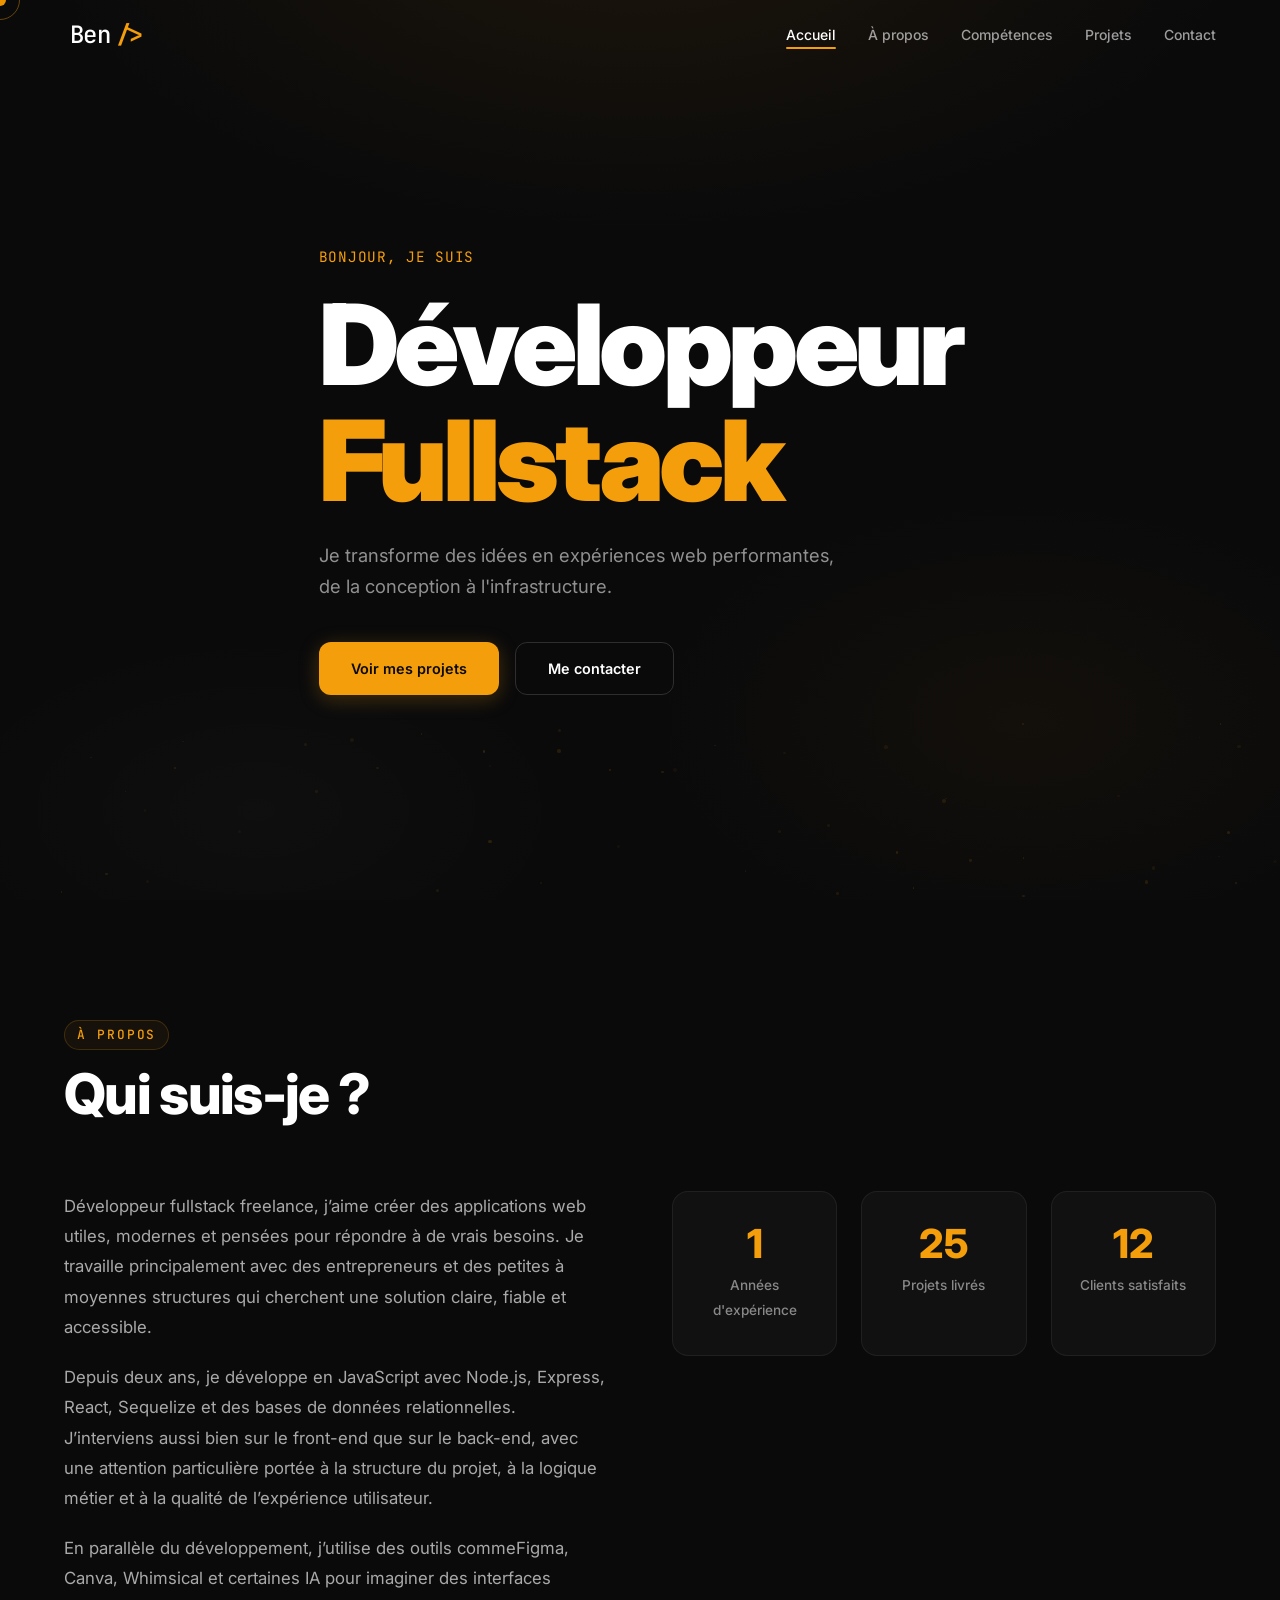
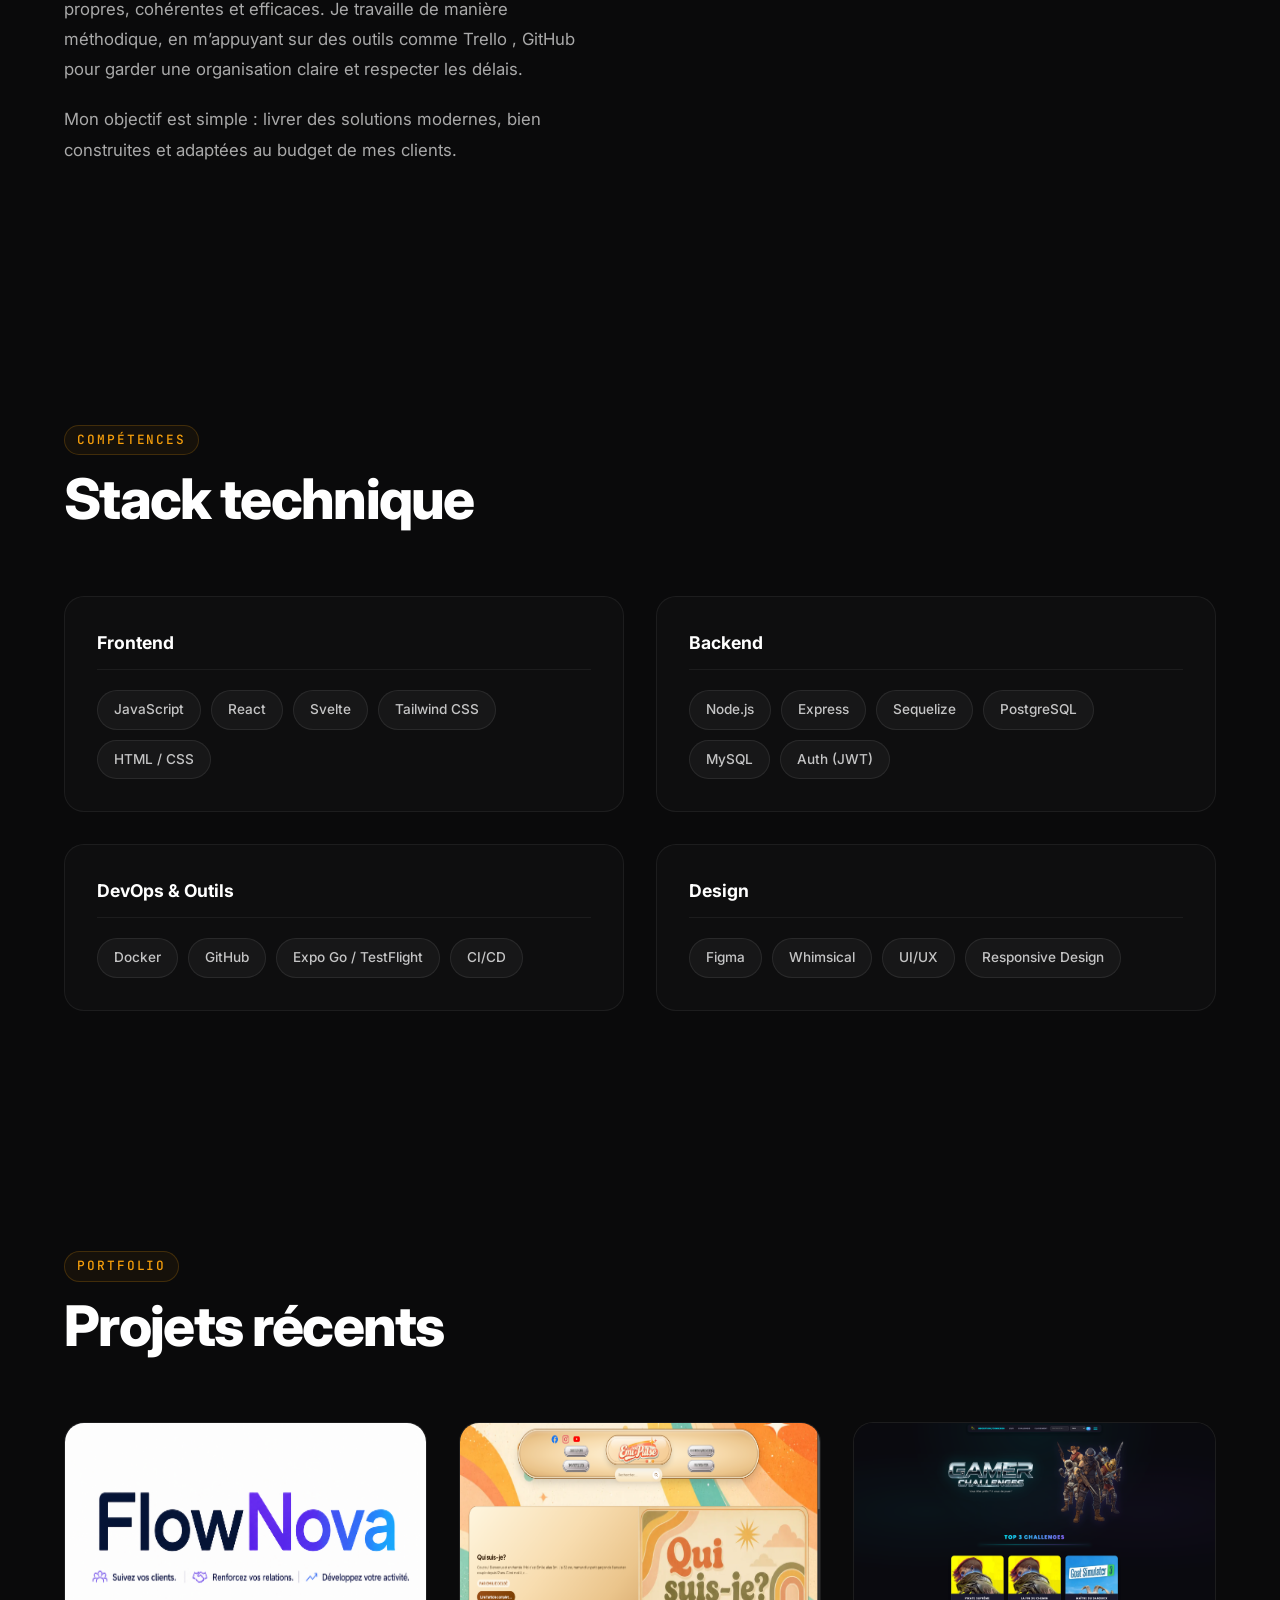
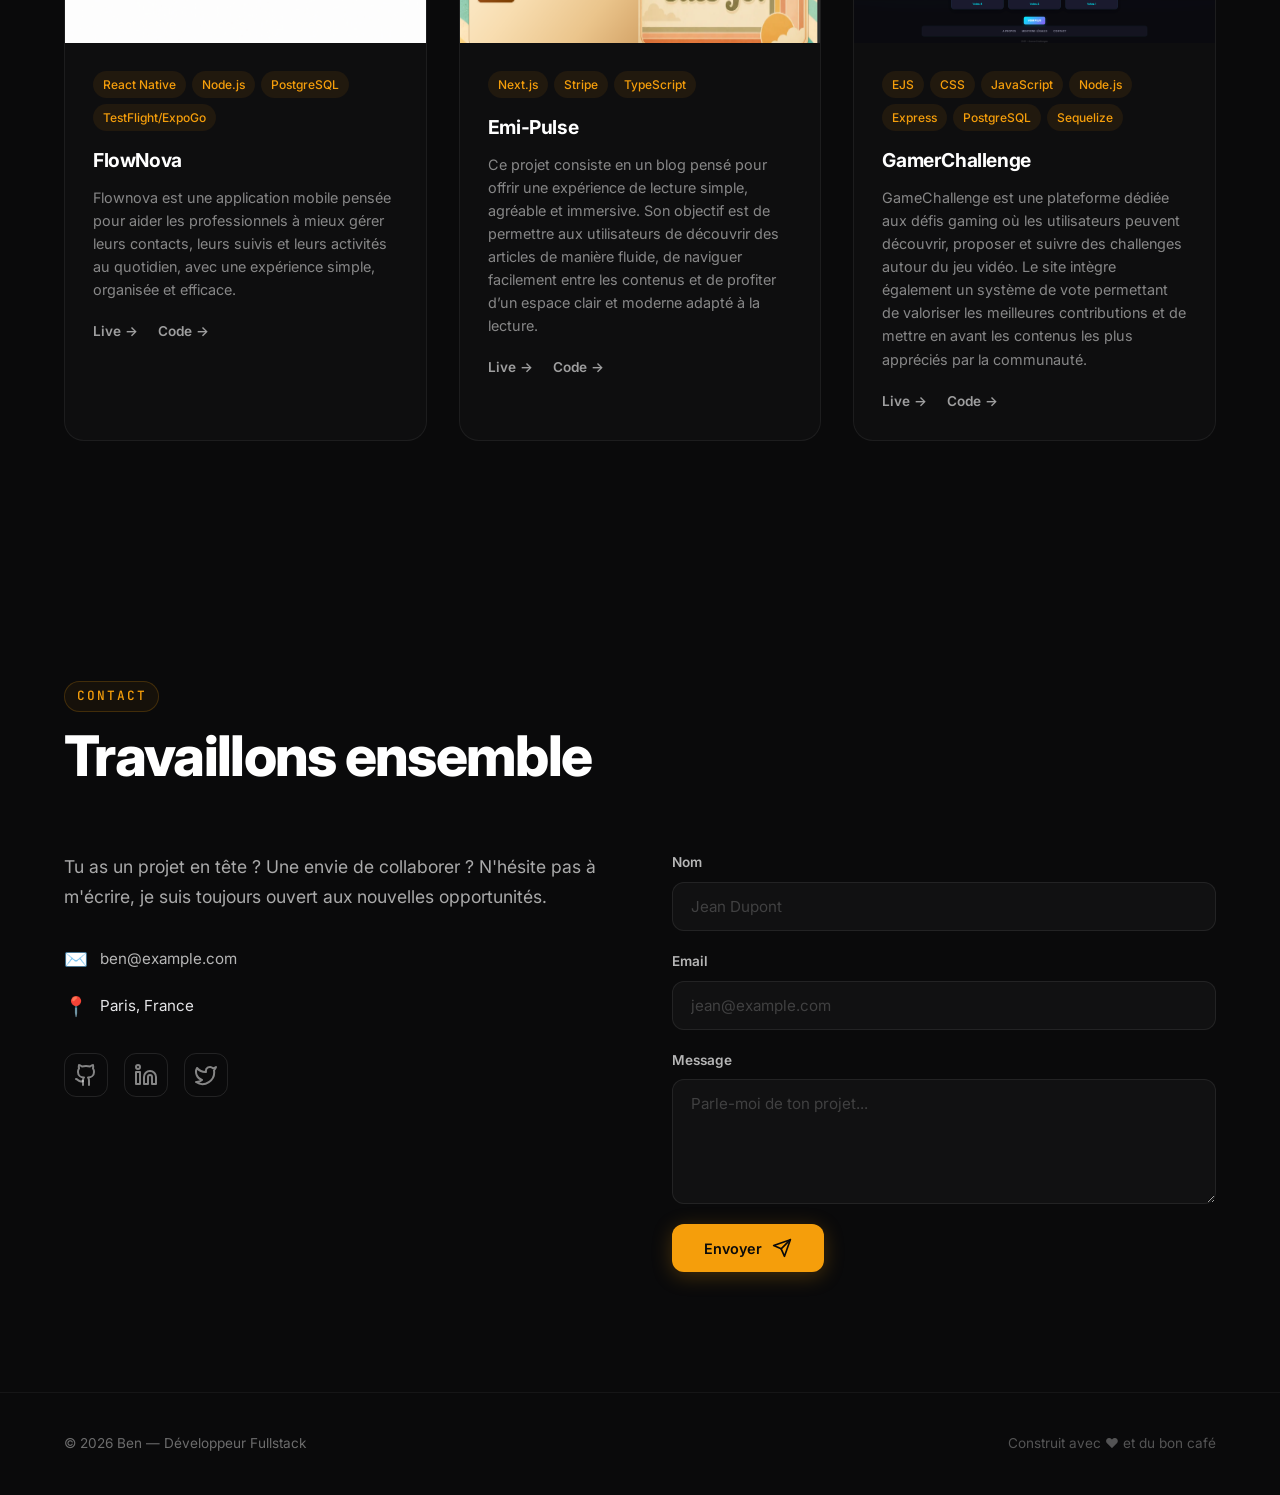
==== index.html @ 27ea61b9 "mise à jour portfolio" ====
<!doctype html>
<html lang="fr">
  <head>
    <meta charset="UTF-8" />
    <meta name="viewport" content="width=device-width, initial-scale=1.0" />
    <title>Portfolio | Développeur Fullstack</title>
    <link rel="icon" type="image/svg+xml" href="favicon.svg" />
    <link rel="stylesheet" href="style.css" />
    <link rel="preconnect" href="https://fonts.googleapis.com" />
    <link rel="preconnect" href="https://fonts.gstatic.com" crossorigin />
    <link
      href="https://fonts.googleapis.com/css2?family=Inter:wght@400;500;600;700;800;900&family=JetBrains+Mono:wght@400;500&display=swap"
      rel="stylesheet"
    />
  </head>
  <body>
    <!-- ===== CURSOR ===== -->
    <div class="cursor" id="cursor"></div>
    <div class="cursor-follower" id="cursorFollower"></div>

    <!-- ===== NAV ===== -->
    <nav class="nav" id="nav">
      <div class="nav__inner container">
        <a href="#" class="nav__logo">
          <span class="nav__logo-bracket"></span>
          <span class="nav__logo-text">Ben</span>
          <span class="nav__logo-bracket">/></span>
        </a>
        <ul class="nav__links" id="navLinks">
          <li><a href="#hero" class="nav__link active">Accueil</a></li>
          <li><a href="#about" class="nav__link">À propos</a></li>
          <li><a href="#skills" class="nav__link">Compétences</a></li>
          <li><a href="#projects" class="nav__link">Projets</a></li>
          <li><a href="#contact" class="nav__link">Contact</a></li>
        </ul>
        <button class="nav__toggle" id="navToggle" aria-label="Menu">
          <span></span><span></span><span></span>
        </button>
      </div>
    </nav>

    <!-- ===== HERO ===== -->
    <section class="hero" id="hero">
      <div class="hero__bg" id="heroBg"></div>
      <div class="hero__particles" id="particles"></div>
      <div class="hero__content container">
        <p class="hero__greeting reveal">Bonjour, je suis</p>
        <h1 class="hero__title reveal">
          <span class="hero__title-line">Développeur</span>
          <span class="hero__title-line hero__title-line--accent"
            >Fullstack</span
          >
        </h1>
        <p class="hero__subtitle reveal">
          Je transforme des idées en expériences web performantes,
          <br class="hide-mobile" />
          de la conception à l'infrastructure.
        </p>
        <div class="hero__actions reveal">
          <a href="#projects" class="btn btn--primary">Voir mes projets</a>
          <a href="#contact" class="btn btn--ghost">Me contacter</a>
        </div>
      </div>
    </section>

    <!-- ===== ABOUT ===== -->
    <section class="about section" id="about">
      <div class="container">
        <div class="section__header reveal">
          <span class="section__tag">À propos</span>
          <h2 class="section__title">Qui suis-je&nbsp;?</h2>
        </div>
        <div class="about__grid">
          <div class="about__text reveal">
            <p>
              Développeur fullstack freelance, j’aime créer des applications web
              utiles, modernes et pensées pour répondre à de vrais besoins. Je
              travaille principalement avec des entrepreneurs et des petites à
              moyennes structures qui cherchent une solution claire, fiable et
              accessible.
            </p>
            <p>
              Depuis deux ans, je développe en JavaScript avec Node.js, Express,
              React, Sequelize et des bases de données relationnelles.
              J’interviens aussi bien sur le front-end que sur le back-end, avec
              une attention particulière portée à la structure du projet, à la
              logique métier et à la qualité de l’expérience utilisateur.
            </p>
            <p>
              En parallèle du développement, j’utilise des outils commeFigma, Canva, Whimsical
              et certaines IA pour imaginer des interfaces propres, cohérentes
              et efficaces. Je travaille de manière méthodique, en m’appuyant
              sur des outils comme Trello , GitHub pour garder une organisation claire et
              respecter les délais.
            </p>
            <p>
              Mon objectif est simple : livrer des solutions modernes, bien
              construites et adaptées au budget de mes clients.
            </p>
          </div>
          <div class="about__stats reveal">
            <div class="stat-card">
              <span class="stat-card__number" data-count="2">0</span>
              <span class="stat-card__label">Années d'expérience</span>
            </div>
            <div class="stat-card">
              <span class="stat-card__number" data-count="30">0</span>
              <span class="stat-card__label">Projets livrés</span>
            </div>
            <div class="stat-card">
              <span class="stat-card__number" data-count="15">0</span>
              <span class="stat-card__label">Clients satisfaits</span>
            </div>
          </div>
        </div>
      </div>
    </section>

    <!-- ===== SKILLS ===== -->
    <section class="skills section" id="skills">
      <div class="container">
        <div class="section__header reveal">
          <span class="section__tag">Compétences</span>
          <h2 class="section__title">Stack technique</h2>
        </div>
        <div class="skills__grid">
          <div class="skill-group reveal">
            <h3 class="skill-group__title">Frontend</h3>
            <div class="skill-group__items">
              <span class="skill-tag">JavaScript</span>
              <span class="skill-tag">React</span>
              <span class="skill-tag">Svelte</span>
              <span class="skill-tag">Tailwind CSS</span>
              <span class="skill-tag">HTML / CSS</span>
            </div>
          </div>
          <div class="skill-group reveal">
            <h3 class="skill-group__title">Backend</h3>
            <div class="skill-group__items">
              <span class="skill-tag">Node.js</span>
              <span class="skill-tag">Express</span>
              <span class="skill-tag">Sequelize</span>
              <span class="skill-tag">PostgreSQL</span>
              <span class="skill-tag">MySQL</span>
              <span class="skill-tag">Auth (JWT)</span>
            </div>
          </div>
          <div class="skill-group reveal">
            <h3 class="skill-group__title">DevOps & Outils</h3>
            <div class="skill-group__items">
              <span class="skill-tag">Docker</span>
              <span class="skill-tag">GitHub</span>
              <span class="skill-tag">Expo Go / TestFlight</span>
              <span class="skill-tag">CI/CD</span>
            </div>
          </div>
          <div class="skill-group reveal">
            <h3 class="skill-group__title">Design</h3>
            <div class="skill-group__items">
              <span class="skill-tag">Figma</span>
              <span class="skill-tag">Whimsical</span>
              <span class="skill-tag">UI/UX</span>
              <span class="skill-tag">Responsive Design</span>
            </div>
          </div>
        </div>
      </div>
    </section>

    <!-- ===== PROJECTS ===== -->
    <section class="projects section" id="projects">
      <div class="container">
        <div class="section__header reveal">
          <span class="section__tag">Portfolio</span>
          <h2 class="section__title">Projets récents</h2>
        </div>
        <div class="projects__grid">
          <article class="project-card reveal">
            <div class="project-card__img">
              <div class="project-card__placeholder" style="--hue: 200">
                <img
                  src="/images/SCREENSHOT_FLOWNOVA.png"
                  alt="Application mobile FlowNova"
                />
              </div>
            </div>
            <div class="project-card__body">
              <div class="project-card__tags">
                <span>React Native</span><span>Node.js</span
                ><span>PostgreSQL</span><span>TestFlight/ExpoGo</span>
              </div>
              <h3 class="project-card__title">FlowNova</h3>
              <p class="project-card__desc">
                Flownova est une application mobile pensée pour aider les professionnels
                à mieux gérer leurs contacts, leurs suivis et leurs activités au
                quotidien, avec une expérience simple, organisée et efficace.
              </p>
              <div class="project-card__links">
                <a href="#" class="project-link">Live <span>→</span></a>
                <a href="#" class="project-link">Code <span>→</span></a>
              </div>
            </div>
          </article>
          <article class="project-card reveal">
            <div class="project-card__img">
              <div class="project-card__placeholder" style="--hue: 280">
                <img src="/images/SCREENSHOT_BLOG.png" alt="Blog" />
              </div>
            </div>
            <div class="project-card__body">
              <div class="project-card__tags">
                <span>Next.js</span><span>Stripe</span><span>TypeScript</span>
              </div>
              <h3 class="project-card__title">Emi-Pulse</h3>
              <p class="project-card__desc">
                Ce projet consiste en un blog pensé pour offrir une expérience
                de lecture simple, agréable et immersive. Son objectif est de
                permettre aux utilisateurs de découvrir des articles de manière
                fluide, de naviguer facilement entre les contenus et de profiter
                d’un espace clair et moderne adapté à la lecture.
              </p>
              <div class="project-card__links">
                <a
                  href="https://www.emi-pulse.fr"
                  class="project-link"
                  target="_blank"
                  rel="noopener noreferrer"
                >
                  Live <span>→</span>
                </a>
                <a
                  href="https://github.com/Gesland-Benjamin/BLOG"
                  class="project-link"
                  target="_blank"
                  rel="noopener noreferrer"
                >
                  Code <span>→</span>
                </a>
              </div>
            </div>
          </article>
          <article class="project-card reveal">
            <div class="project-card__img">
              <div class="project-card__placeholder" style="--hue: 340">
                <img
                  src="/images/SCREENSHOT_GAMERCHALLENGE.png"
                  alt="GamerChallenge"
                />
              </div>
            </div>
            <div class="project-card__body">
              <div class="project-card__tags">
                <span>EJS</span>
                <span>CSS</span>
                <span>JavaScript</span>
                <span>Node.js</span>
                <span>Express</span>
                <span>PostgreSQL</span>
                <span>Sequelize</span>
              </div>
              <h3 class="project-card__title">GamerChallenge</h3>
              <p class="project-card__desc">
                GameChallenge est une plateforme dédiée aux défis gaming où les
                utilisateurs peuvent découvrir, proposer et suivre des
                challenges autour du jeu vidéo. Le site intègre également un
                système de vote permettant de valoriser les meilleures
                contributions et de mettre en avant les contenus les plus
                appréciés par la communauté.
              </p>
              <div class="project-card__links">
                <a href="#" class="project-link">Live <span>→</span></a>
                <a href="#" class="project-link">Code <span>→</span></a>
              </div>
            </div>
          </article>
        </div>
      </div>
    </section>

    <!-- ===== CONTACT ===== -->
    <section class="contact section" id="contact">
      <div class="container">
        <div class="section__header reveal">
          <span class="section__tag">Contact</span>
          <h2 class="section__title">Travaillons ensemble</h2>
        </div>
        <div class="contact__grid">
          <div class="contact__info reveal">
            <p>
              Tu as un projet en tête&nbsp;? Une envie de collaborer&nbsp;?
              N'hésite pas à m'écrire, je suis toujours ouvert aux nouvelles
              opportunités.
            </p>
            <div class="contact__details">
              <div class="contact__item">
                <span class="contact__icon">✉️</span>
                <a href="mailto:ben@example.com">ben@example.com</a>
              </div>
              <div class="contact__item">
                <span class="contact__icon">📍</span>
                <span>Paris, France</span>
              </div>
            </div>
            <div class="contact__socials">
              <a href="#" class="social-link" aria-label="GitHub">
                <svg
                  width="24"
                  height="24"
                  viewBox="0 0 24 24"
                  fill="none"
                  stroke="currentColor"
                  stroke-width="2"
                  stroke-linecap="round"
                  stroke-linejoin="round"
                >
                  <path
                    d="M15 22v-4a4.8 4.8 0 0 0-1-3.5c3 0 6-2 6-5.5.08-1.25-.27-2.48-1-3.5.28-1.15.28-2.35 0-3.5 0 0-1 0-3 1.5-2.64-.5-5.36-.5-8 0C6 2 5 2 5 2c-.3 1.15-.3 2.35 0 3.5A5.403 5.403 0 0 0 4 9c0 3.5 3 5.5 6 5.5-.39.49-.68 1.05-.85 1.65-.17.6-.22 1.23-.15 1.85v4"
                  />
                  <path d="M9 18c-4.51 2-5-2-7-2" />
                </svg>
              </a>
              <a href="#" class="social-link" aria-label="LinkedIn">
                <svg
                  width="24"
                  height="24"
                  viewBox="0 0 24 24"
                  fill="none"
                  stroke="currentColor"
                  stroke-width="2"
                  stroke-linecap="round"
                  stroke-linejoin="round"
                >
                  <path
                    d="M16 8a6 6 0 0 1 6 6v7h-4v-7a2 2 0 0 0-2-2 2 2 0 0 0-2 2v7h-4v-7a6 6 0 0 1 6-6z"
                  />
                  <rect width="4" height="12" x="2" y="9" />
                  <circle cx="4" cy="4" r="2" />
                </svg>
              </a>
              <a href="#" class="social-link" aria-label="Twitter">
                <svg
                  width="24"
                  height="24"
                  viewBox="0 0 24 24"
                  fill="none"
                  stroke="currentColor"
                  stroke-width="2"
                  stroke-linecap="round"
                  stroke-linejoin="round"
                >
                  <path
                    d="M22 4s-.7 2.1-2 3.4c1.6 10-9.4 17.3-18 11.6 2.2.1 4.4-.6 6-2C3 15.5.5 9.6 3 5c2.2 2.6 5.6 4.1 9 4-.9-4.2 4-6.6 7-3.8 1.1 0 3-1.2 3-1.2z"
                  />
                </svg>
              </a>
            </div>
          </div>
          <form class="contact__form reveal" id="contactForm">
            <div class="form-group">
              <label for="name" class="form-label">Nom</label>
              <input
                type="text"
                id="name"
                class="form-input"
                placeholder="Jean Dupont"
                required
              />
            </div>
            <div class="form-group">
              <label for="email" class="form-label">Email</label>
              <input
                type="email"
                id="email"
                class="form-input"
                placeholder="jean@example.com"
                required
              />
            </div>
            <div class="form-group">
              <label for="message" class="form-label">Message</label>
              <textarea
                id="message"
                class="form-input form-textarea"
                rows="5"
                placeholder="Parle-moi de ton projet..."
                required
              ></textarea>
            </div>
            <button type="submit" class="btn btn--primary form__btn">
              Envoyer
              <svg
                width="20"
                height="20"
                viewBox="0 0 24 24"
                fill="none"
                stroke="currentColor"
                stroke-width="2"
                stroke-linecap="round"
                stroke-linejoin="round"
              >
                <line x1="22" y1="2" x2="11" y2="13" />
                <polygon points="22 2 15 22 11 13 2 9 22 2" />
              </svg>
            </button>
          </form>
        </div>
      </div>
    </section>

    <!-- ===== FOOTER ===== -->
    <footer class="footer">
      <div class="container">
        <div class="footer__inner">
          <p class="footer__copy">&copy; 2026 Ben — Développeur Fullstack</p>
          <p class="footer__tagline">Construit avec ❤️ et du bon café</p>
        </div>
      </div>
    </footer>

    <script src="script.js"></script>
  </body>
</html>
---- style.css ----
/* ========== RESET & BASE ========== */
*,
*::before,
*::after {
  margin: 0;
  padding: 0;
  box-sizing: border-box;
}

html {
  scroll-behavior: smooth;
  font-size: 16px;
  -webkit-font-smoothing: antialiased;
  -moz-osx-font-smoothing: grayscale;
}

body {
  font-family: 'Inter', -apple-system, BlinkMacSystemFont, sans-serif;
  background: #0a0a0b;
  color: #e4e4e7;
  line-height: 1.6;
  cursor: none;
  overflow-x: hidden;
}

::selection {
  background: rgba(245, 158, 11, 0.3);
  color: #fff;
}

a {
  color: inherit;
  text-decoration: none;
}

img {
  max-width: 100%;
  display: block;
}

/* ========== CURSOR ========== */
.cursor {
  position: fixed;
  top: 0;
  left: 0;
  width: 12px;
  height: 12px;
  background: #f59e0b;
  border-radius: 50%;
  pointer-events: none;
  z-index: 9999;
  transform: translate(-50%, -50%);
  transition: width 0.2s, height 0.2s, background 0.2s;
  mix-blend-mode: difference;
}

.cursor-follower {
  position: fixed;
  top: 0;
  left: 0;
  width: 40px;
  height: 40px;
  border: 1.5px solid rgba(245, 158, 11, 0.4);
  border-radius: 50%;
  pointer-events: none;
  z-index: 9998;
  transform: translate(-50%, -50%);
  transition: width 0.3s ease, height 0.3s ease, border-color 0.3s;
}

.cursor--active .cursor {
  width: 8px;
  height: 8px;
  background: #fff;
}

.cursor--active .cursor-follower {
  width: 56px;
  height: 56px;
  border-color: rgba(255, 255, 255, 0.6);
}

/* ========== CONTAINER ========== */
.container {
  max-width: 1200px;
  margin: 0 auto;
  padding: 0 24px;
}

/* ========== NAV ========== */
.nav {
  position: fixed;
  top: 0;
  left: 0;
  right: 0;
  z-index: 1000;
  padding: 16px 0;
  transition: background 0.4s ease, padding 0.4s ease, backdrop-filter 0.4s;
}

.nav--scrolled {
  background: rgba(10, 10, 11, 0.85);
  backdrop-filter: blur(20px) saturate(1.5);
  padding: 10px 0;
  border-bottom: 1px solid rgba(255, 255, 255, 0.05);
}

.nav__inner {
  display: flex;
  align-items: center;
  justify-content: space-between;
}

.nav__logo {
  display: flex;
  align-items: center;
  gap: 2px;
  font-family: 'JetBrains Mono', monospace;
  font-size: 1.5rem;
  font-weight: 500;
}

.nav__logo-bracket {
  color: #f59e0b;
  font-weight: 700;
  transition: transform 0.3s ease;
  display: inline-block;
}

.nav__logo:hover .nav__logo-bracket:first-child {
  transform: translateX(-2px);
}

.nav__logo:hover .nav__logo-bracket:last-child {
  transform: translateX(2px);
}

.nav__logo-text {
  color: #fff;
  letter-spacing: -0.03em;
  margin: 0 4px;
}

.nav__links {
  display: flex;
  list-style: none;
  gap: 32px;
}

.nav__link {
  font-size: 0.875rem;
  font-weight: 500;
  color: rgba(255, 255, 255, 0.6);
  position: relative;
  padding: 4px 0;
  transition: color 0.3s ease;
}

.nav__link::after {
  content: '';
  position: absolute;
  bottom: -2px;
  left: 0;
  width: 0;
  height: 2px;
  background: #f59e0b;
  transition: width 0.3s ease;
  border-radius: 2px;
}

.nav__link:hover,
.nav__link.active {
  color: #fff;
}

.nav__link:hover::after,
.nav__link.active::after {
  width: 100%;
}

.nav__toggle {
  display: none;
  flex-direction: column;
  gap: 5px;
  background: none;
  border: none;
  cursor: pointer;
  padding: 4px;
}

.nav__toggle span {
  display: block;
  width: 24px;
  height: 2px;
  background: #fff;
  border-radius: 2px;
  transition: transform 0.3s ease, opacity 0.3s ease;
}

.nav__toggle--active span:nth-child(1) {
  transform: translateY(7px) rotate(45deg);
}

.nav__toggle--active span:nth-child(2) {
  opacity: 0;
}

.nav__toggle--active span:nth-child(3) {
  transform: translateY(-7px) rotate(-45deg);
}

/* ========== HERO ========== */
.hero {
  position: relative;
  min-height: 100vh;
  display: flex;
  align-items: center;
  overflow: hidden;
}

.hero__bg {
  position: absolute;
  inset: 0;
  background:
    radial-gradient(ellipse 80% 60% at 50% -10%, rgba(245, 158, 11, 0.08) 0%, transparent 60%),
    radial-gradient(ellipse 60% 50% at 80% 80%, rgba(245, 158, 11, 0.04) 0%, transparent 50%),
    radial-gradient(ellipse 50% 40% at 20% 90%, rgba(255, 255, 255, 0.02) 0%, transparent 50%);
}

.hero__particles {
  position: absolute;
  inset: 0;
  pointer-events: none;
  overflow: hidden;
}

.particle {
  position: absolute;
  width: 3px;
  height: 3px;
  background: rgba(245, 158, 11, 0.4);
  border-radius: 50%;
  animation: particleFloat linear infinite;
}

@keyframes particleFloat {
  0% {
    transform: translateY(0) translateX(0);
    opacity: 0;
  }
  10% {
    opacity: 1;
  }
  90% {
    opacity: 1;
  }
  100% {
    transform: translateY(-100vh) translateX(40px);
    opacity: 0;
  }
}

.hero__content {
  position: relative;
  z-index: 2;
  padding: 120px 0 80px;
}

.hero__greeting {
  font-family: 'JetBrains Mono', monospace;
  font-size: 0.9rem;
  color: #f59e0b;
  margin-bottom: 20px;
  letter-spacing: 0.05em;
  text-transform: uppercase;
  opacity: 0;
  animation: fadeInUp 0.6s ease forwards;
}

.hero__title {
  display: flex;
  flex-direction: column;
  gap: 4px;
  margin-bottom: 24px;
}

.hero__title-line {
  font-size: clamp(3rem, 10vw, 7rem);
  font-weight: 900;
  line-height: 1;
  letter-spacing: -0.04em;
  color: #fff;
  opacity: 0;
  animation: fadeInUp 0.6s ease 0.15s forwards;
}

.hero__title-line--accent {
  color: #f59e0b;
  animation: fadeInUp 0.6s ease 0.3s forwards;
}

.hero__subtitle {
  font-size: 1.15rem;
  color: rgba(255, 255, 255, 0.55);
  max-width: 560px;
  margin-bottom: 40px;
  line-height: 1.7;
  opacity: 0;
  animation: fadeInUp 0.6s ease 0.45s forwards;
}

.hero__actions {
  display: flex;
  gap: 16px;
  flex-wrap: wrap;
  opacity: 0;
  animation: fadeInUp 0.6s ease 0.6s forwards;
}

.hero__scroll {
  position: absolute;
  bottom: 40px;
  left: 50%;
  transform: translateX(-50%);
  display: flex;
  flex-direction: column;
  align-items: center;
  gap: 8px;
  color: rgba(255, 255, 255, 0.35);
  font-size: 0.75rem;
  font-weight: 500;
  letter-spacing: 0.1em;
  text-transform: uppercase;
  animation: fadeInUp 0.6s ease 0.8s forwards;
  opacity: 0;
}

.hero__scroll-line {
  width: 1px;
  height: 40px;
  background: linear-gradient(to bottom, rgba(255, 255, 255, 0.3), transparent);
  animation: scrollPulse 2s ease-in-out infinite;
}

@keyframes scrollPulse {
  0%, 100% { opacity: 0.3; transform: scaleY(1); }
  50% { opacity: 1; transform: scaleY(1.5); }
}

/* ========== BUTTONS ========== */
.btn {
  display: inline-flex;
  align-items: center;
  gap: 10px;
  padding: 14px 32px;
  font-family: 'Inter', sans-serif;
  font-size: 0.9rem;
  font-weight: 600;
  border-radius: 12px;
  border: none;
  cursor: none;
  transition: all 0.3s ease;
  position: relative;
  overflow: hidden;
}

.btn--primary {
  background: #f59e0b;
  color: #0a0a0b;
  box-shadow: 0 4px 20px rgba(245, 158, 11, 0.25);
}

.btn--primary:hover {
  background: #d97706;
  transform: translateY(-2px);
  box-shadow: 0 8px 30px rgba(245, 158, 11, 0.35);
}

.btn--ghost {
  background: transparent;
  color: #fff;
  border: 1.5px solid rgba(255, 255, 255, 0.15);
}

.btn--ghost:hover {
  border-color: rgba(255, 255, 255, 0.4);
  background: rgba(255, 255, 255, 0.05);
  transform: translateY(-2px);
}

/* ========== SECTION ========== */
.section {
  padding: 120px 0;
  position: relative;
}

.section__header {
  margin-bottom: 64px;
}

.section__tag {
  display: inline-block;
  font-family: 'JetBrains Mono', monospace;
  font-size: 0.8rem;
  font-weight: 500;
  color: #f59e0b;
  text-transform: uppercase;
  letter-spacing: 0.15em;
  margin-bottom: 12px;
  padding: 4px 12px;
  border: 1px solid rgba(245, 158, 11, 0.2);
  border-radius: 100px;
  background: rgba(245, 158, 11, 0.05);
}

.section__title {
  font-size: clamp(2rem, 5vw, 3.5rem);
  font-weight: 800;
  color: #fff;
  letter-spacing: -0.03em;
  line-height: 1.15;
}

/* ========== ABOUT ========== */
.about__grid {
  display: grid;
  grid-template-columns: 1fr 1fr;
  gap: 64px;
  align-items: start;
}

.about__text p {
  color: rgba(255, 255, 255, 0.65);
  margin-bottom: 20px;
  font-size: 1.05rem;
  line-height: 1.8;
}

.about__text strong {
  color: #fff;
  font-weight: 600;
}

.about__stats {
  display: grid;
  grid-template-columns: repeat(3, 1fr);
  gap: 24px;
}

.stat-card {
  background: rgba(255, 255, 255, 0.03);
  border: 1px solid rgba(255, 255, 255, 0.06);
  border-radius: 16px;
  padding: 32px 20px;
  text-align: center;
  transition: border-color 0.3s ease, transform 0.3s ease;
}

.stat-card:hover {
  border-color: rgba(245, 158, 11, 0.3);
  transform: translateY(-4px);
}

.stat-card__number {
  display: block;
  font-size: 2.5rem;
  font-weight: 800;
  color: #f59e0b;
  line-height: 1;
  margin-bottom: 8px;
}

.stat-card__label {
  font-size: 0.85rem;
  color: rgba(255, 255, 255, 0.5);
  font-weight: 500;
}

/* ========== SKILLS ========== */
.skills__grid {
  display: grid;
  grid-template-columns: repeat(2, 1fr);
  gap: 32px;
}

.skill-group {
  background: rgba(255, 255, 255, 0.02);
  border: 1px solid rgba(255, 255, 255, 0.06);
  border-radius: 20px;
  padding: 32px;
  transition: border-color 0.3s ease, transform 0.3s ease;
}

.skill-group:hover {
  border-color: rgba(245, 158, 11, 0.2);
  transform: translateY(-2px);
}

.skill-group__title {
  font-size: 1.1rem;
  font-weight: 700;
  color: #fff;
  margin-bottom: 20px;
  padding-bottom: 12px;
  border-bottom: 1px solid rgba(255, 255, 255, 0.06);
}

.skill-group__items {
  display: flex;
  flex-wrap: wrap;
  gap: 10px;
}

.skill-tag {
  padding: 8px 16px;
  background: rgba(255, 255, 255, 0.04);
  border: 1px solid rgba(255, 255, 255, 0.08);
  border-radius: 100px;
  font-size: 0.85rem;
  font-weight: 500;
  color: rgba(255, 255, 255, 0.75);
  transition: all 0.3s ease;
}

.skill-tag:hover {
  background: rgba(245, 158, 11, 0.1);
  border-color: rgba(245, 158, 11, 0.3);
  color: #f59e0b;
}

/* ========== PROJECTS ========== */
.projects__grid {
  display: grid;
  grid-template-columns: repeat(3, 1fr);
  gap: 32px;
}

.project-card {
  background: rgba(255, 255, 255, 0.02);
  border: 1px solid rgba(255, 255, 255, 0.06);
  border-radius: 20px;
  overflow: hidden;
  transition: all 0.4s ease;
}

.project-card:hover {
  transform: translateY(-8px);
  border-color: rgba(245, 158, 11, 0.2);
  box-shadow: 0 20px 60px rgba(0, 0, 0, 0.4);
}

.project-card__img {
  position: relative;
  overflow: hidden;
  
}

.project-card__placeholder {
  width: 100%;
  aspect-ratio: 16/9;
  height: 220px; /* fallback for older browsers */
  overflow: hidden;
  display: flex;
  align-items: center;
  justify-content: center;
  font-size: 3rem;
  transition: transform 0.5s ease;
  background: rgba(255, 255, 255, 0.02);
}

.project-card__placeholder img {
  width: 100%;
  height: 100%;
  display: block;
}



.project-card__body {
  padding: 28px;
}

.project-card__tags {
  display: flex;
  flex-wrap: wrap;
  gap: 6px;
  margin-bottom: 14px;
}

.project-card__tags span {
  padding: 4px 10px;
  font-size: 0.75rem;
  font-weight: 500;
  background: rgba(245, 158, 11, 0.08);
  color: #f59e0b;
  border-radius: 100px;
}

.project-card__title {
  font-size: 1.2rem;
  font-weight: 700;
  color: #fff;
  margin-bottom: 10px;
  letter-spacing: -0.02em;
}

.project-card__desc {
  font-size: 0.9rem;
  color: rgba(255, 255, 255, 0.5);
  line-height: 1.6;
  margin-bottom: 20px;
}

.project-card__links {
  display: flex;
  gap: 20px;
}

.project-link {
  font-size: 0.85rem;
  font-weight: 600;
  color: rgba(255, 255, 255, 0.6);
  display: inline-flex;
  align-items: center;
  gap: 4px;
  transition: color 0.3s ease;
}

.project-link:hover {
  color: #f59e0b;
}

.project-link span {
  transition: transform 0.3s ease;
}

.project-link:hover span {
  transform: translateX(4px);
}

/* ========== CONTACT ========== */
.contact__grid {
  display: grid;
  grid-template-columns: 1fr 1fr;
  gap: 64px;
}

.contact__info p {
  font-size: 1.1rem;
  color: rgba(255, 255, 255, 0.65);
  line-height: 1.7;
  margin-bottom: 32px;
}

.contact__details {
  display: flex;
  flex-direction: column;
  gap: 16px;
  margin-bottom: 32px;
}

.contact__item {
  display: flex;
  align-items: center;
  gap: 12px;
  font-size: 0.95rem;
}

.contact__icon {
  font-size: 1.2rem;
}

.contact__item a {
  color: rgba(255, 255, 255, 0.7);
  transition: color 0.3s ease;
}

.contact__item a:hover {
  color: #f59e0b;
}

.contact__socials {
  display: flex;
  gap: 16px;
}

.social-link {
  width: 44px;
  height: 44px;
  display: flex;
  align-items: center;
  justify-content: center;
  border: 1px solid rgba(255, 255, 255, 0.1);
  border-radius: 12px;
  color: rgba(255, 255, 255, 0.5);
  transition: all 0.3s ease;
}

.social-link:hover {
  border-color: #f59e0b;
  color: #f59e0b;
  transform: translateY(-3px);
  box-shadow: 0 4px 20px rgba(245, 158, 11, 0.15);
}

.contact__form {
  display: flex;
  flex-direction: column;
  gap: 20px;
}

.form-group {
  display: flex;
  flex-direction: column;
  gap: 8px;
}

.form-label {
  font-size: 0.85rem;
  font-weight: 600;
  color: rgba(255, 255, 255, 0.7);
}

.form-input {
  padding: 14px 18px;
  background: rgba(255, 255, 255, 0.03);
  border: 1px solid rgba(255, 255, 255, 0.08);
  border-radius: 12px;
  font-family: 'Inter', sans-serif;
  font-size: 0.95rem;
  color: #fff;
  outline: none;
  transition: all 0.3s ease;
}

.form-input::placeholder {
  color: rgba(255, 255, 255, 0.2);
}

.form-input:focus {
  border-color: #f59e0b;
  background: rgba(245, 158, 11, 0.05);
  box-shadow: 0 0 0 3px rgba(245, 158, 11, 0.1);
}

.form-textarea {
  resize: vertical;
  min-height: 120px;
}

.form__btn {
  align-self: flex-start;
  cursor: none;
}

/* ========== FOOTER ========== */
.footer {
  border-top: 1px solid rgba(255, 255, 255, 0.05);
  padding: 40px 0;
}

.footer__inner {
  display: flex;
  justify-content: space-between;
  align-items: center;
}

.footer__copy {
  font-size: 0.85rem;
  color: rgba(255, 255, 255, 0.4);
}

.footer__tagline {
  font-size: 0.85rem;
  color: rgba(255, 255, 255, 0.3);
}

/* ========== REVEAL ANIMATION ========== */
.reveal {
  opacity: 0;
  transform: translateY(30px);
  transition: opacity 0.8s ease, transform 0.8s ease;
}

.reveal--visible {
  opacity: 1;
  transform: translateY(0);
}

.reveal--visible:nth-child(2) { transition-delay: 0.1s; }
.reveal--visible:nth-child(3) { transition-delay: 0.2s; }

/* ========== ANIMATIONS ========== */
@keyframes fadeInUp {
  to {
    opacity: 1;
    transform: translateY(0);
  }
}

/* ========== RESPONSIVE ========== */
@media (max-width: 1024px) {
  .about__grid {
    grid-template-columns: 1fr;
    gap: 40px;
  }

  .projects__grid {
    grid-template-columns: 1fr 1fr;
  }

  .contact__grid {
    grid-template-columns: 1fr;
    gap: 48px;
  }
}

@media (max-width: 768px) {
  body {
    cursor: auto;
  }

  .cursor,
  .cursor-follower {
    display: none;
  }

  .btn {
    cursor: pointer;
  }

  .form__btn {
    cursor: pointer;
  }

  .nav__links {
    position: fixed;
    top: 0;
    right: -100%;
    width: 75%;
    max-width: 320px;
    height: 100vh;
    background: rgba(10, 10, 11, 0.98);
    backdrop-filter: blur(20px);
    flex-direction: column;
    justify-content: center;
    align-items: center;
    gap: 40px;
    transition: right 0.4s ease;
    border-left: 1px solid rgba(255, 255, 255, 0.06);
  }

  .nav__links--open {
    right: 0;
  }

  .nav__link {
    font-size: 1.2rem;
  }

  .nav__toggle {
    display: flex;
  }

  .section {
    padding: 80px 0;
  }

  .hero__title-line {
    font-size: clamp(2.5rem, 15vw, 4rem);
  }

  .hero__subtitle {
    font-size: 1rem;
  }

  .about__stats {
    grid-template-columns: 1fr;
  }

  .skills__grid {
    grid-template-columns: 1fr;
  }

  .projects__grid {
    grid-template-columns: 1fr;
  }

  .footer__inner {
    flex-direction: column;
    gap: 8px;
    text-align: center;
  }

  .hide-mobile {
    display: none;
  }
}

@media (max-width: 480px) {
  .container {
    padding: 0 16px;
  }

  .hero__actions {
    flex-direction: column;
  }

  .btn {
    width: 100%;
    justify-content: center;
  }
}

/* ========== SCROLLBAR ========== */
::-webkit-scrollbar {
  width: 6px;
}

::-webkit-scrollbar-track {
  background: #0a0a0b;
}

::-webkit-scrollbar-thumb {
  background: rgba(245, 158, 11, 0.3);
  border-radius: 3px;
}

::-webkit-scrollbar-thumb:hover {
  background: rgba(245, 158, 11, 0.5);
}
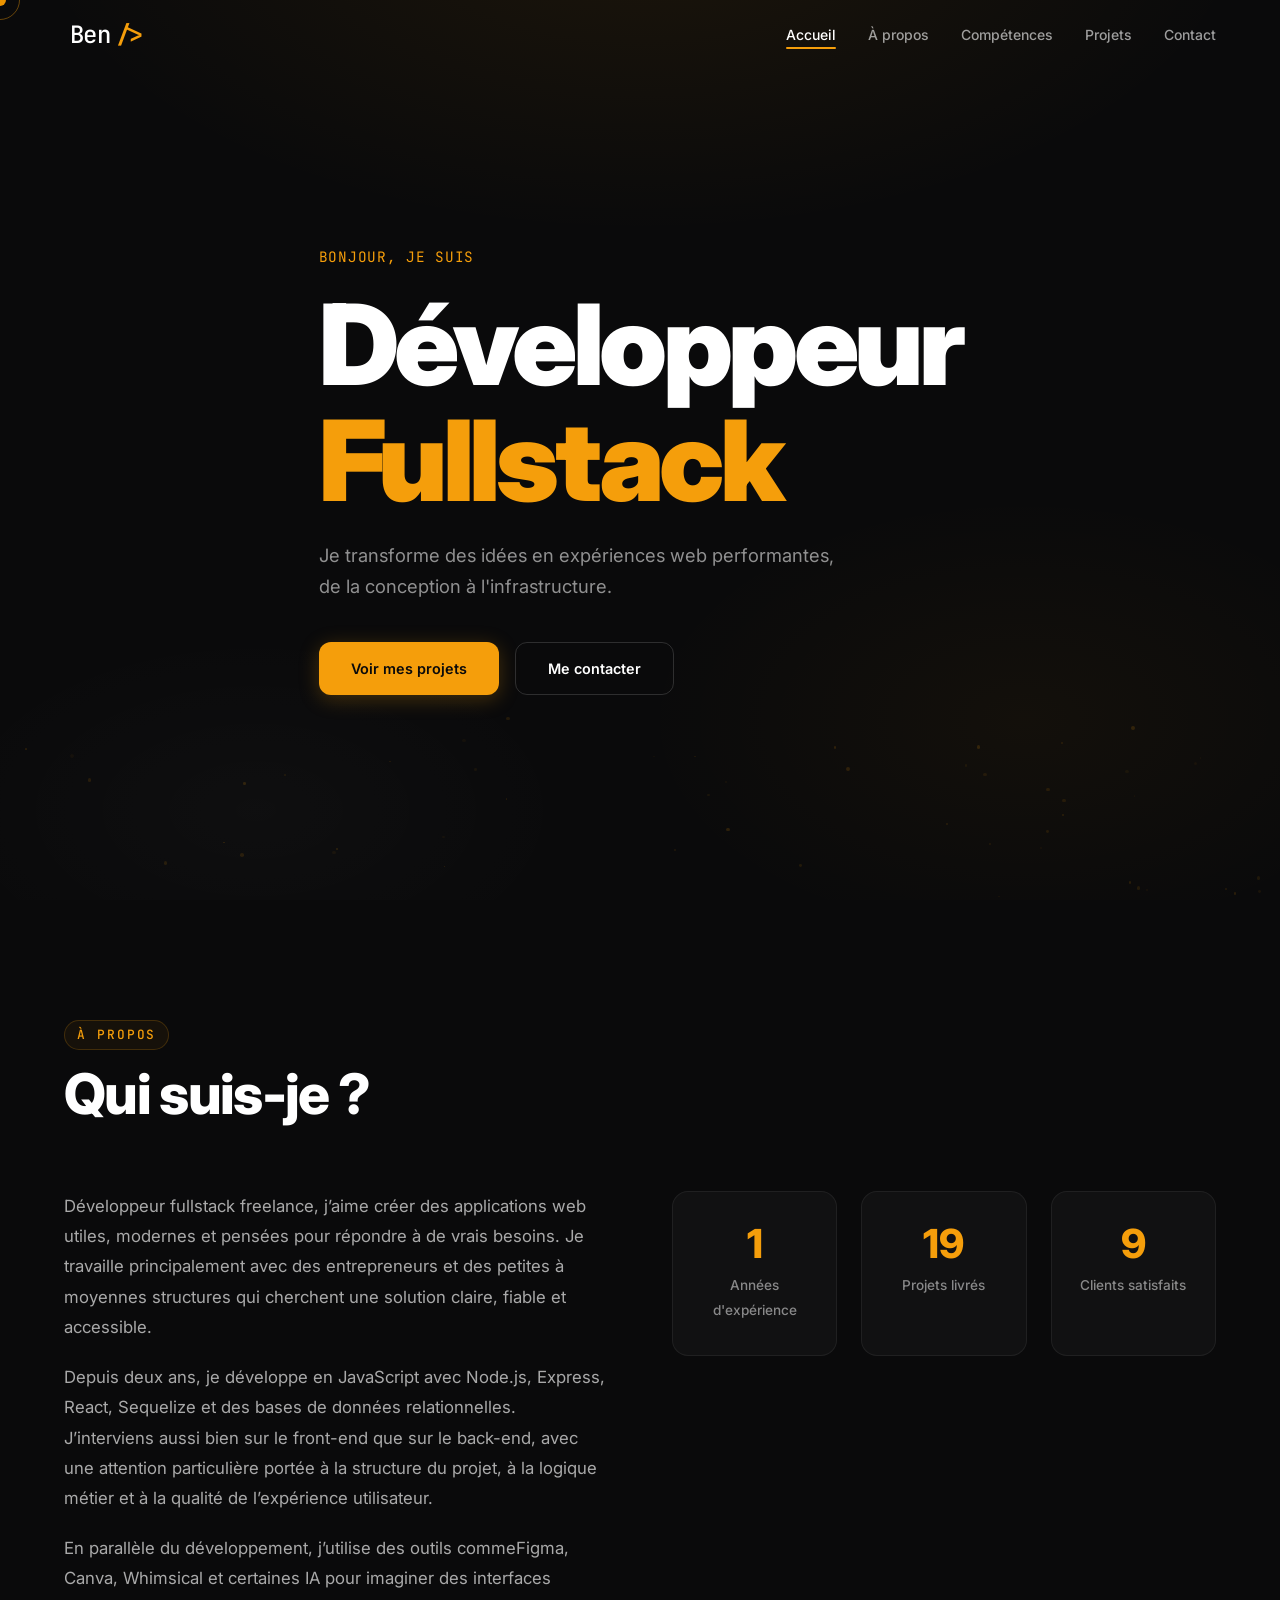
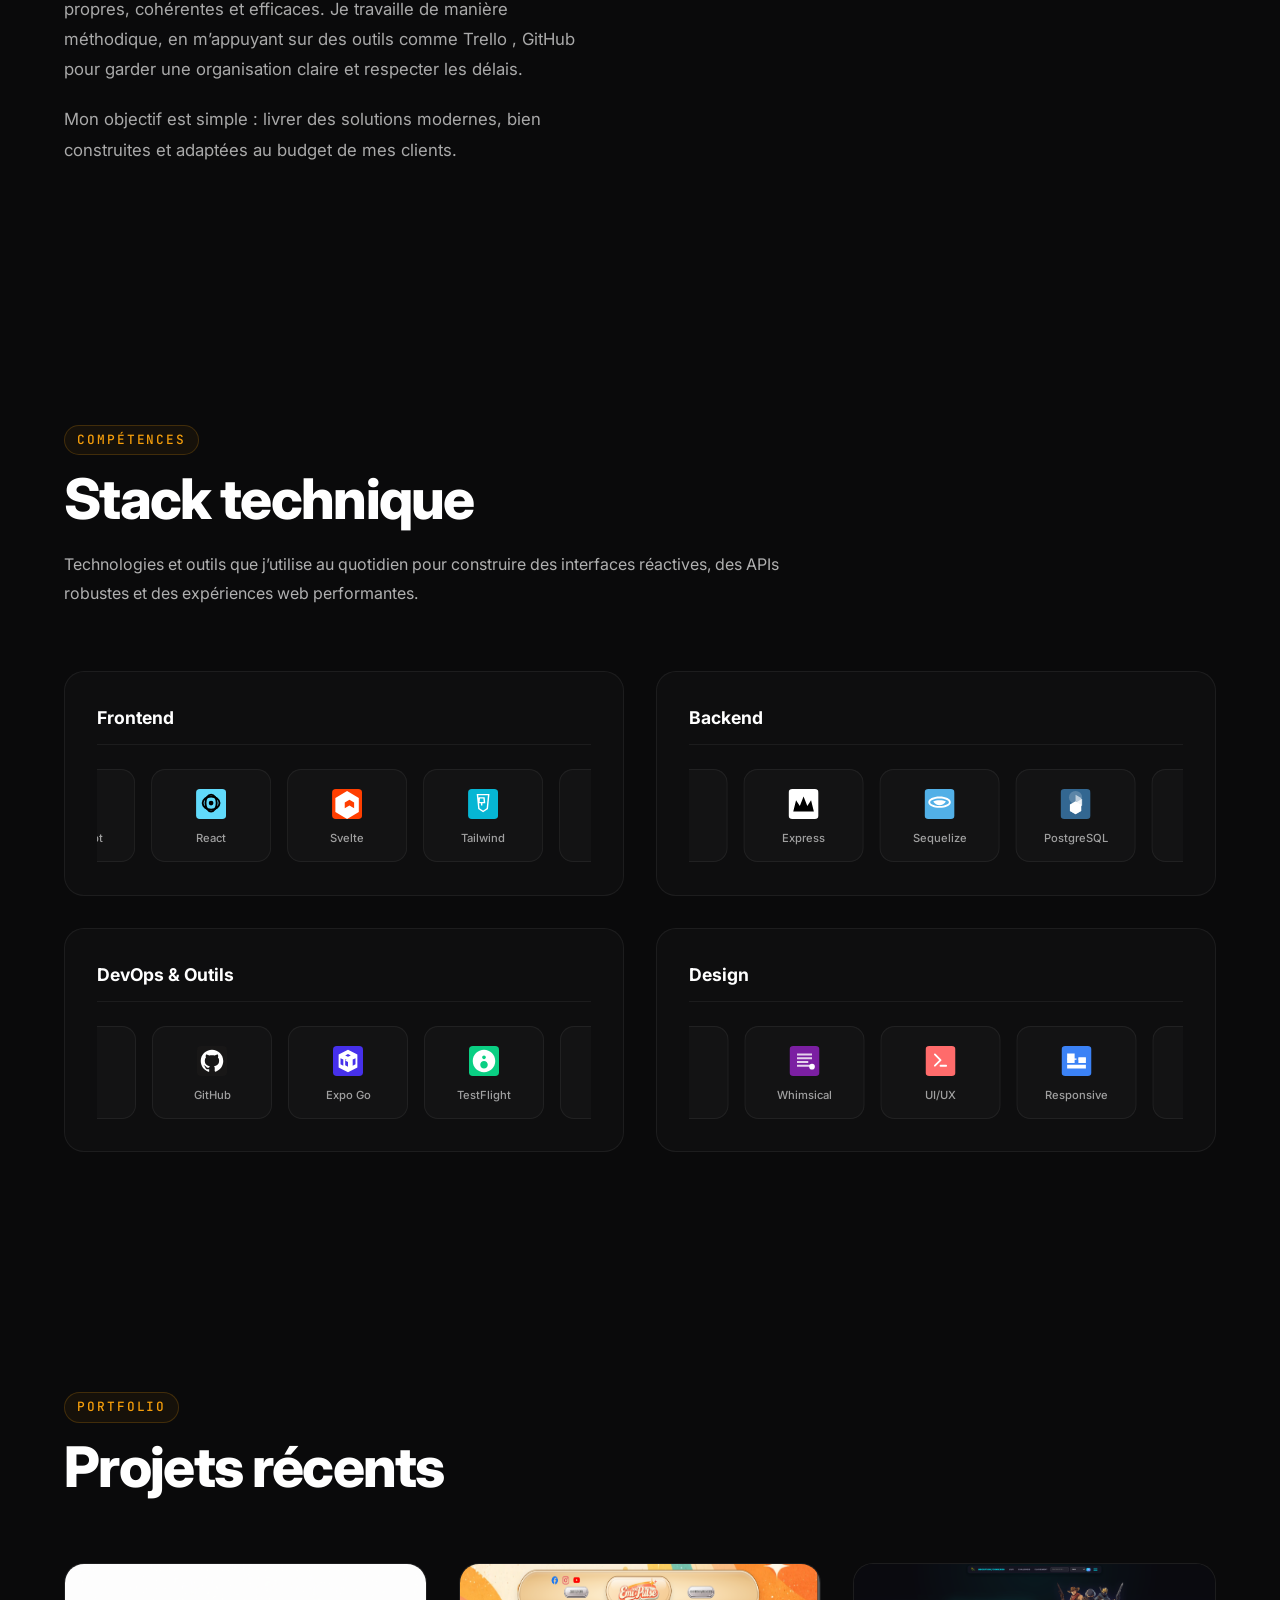
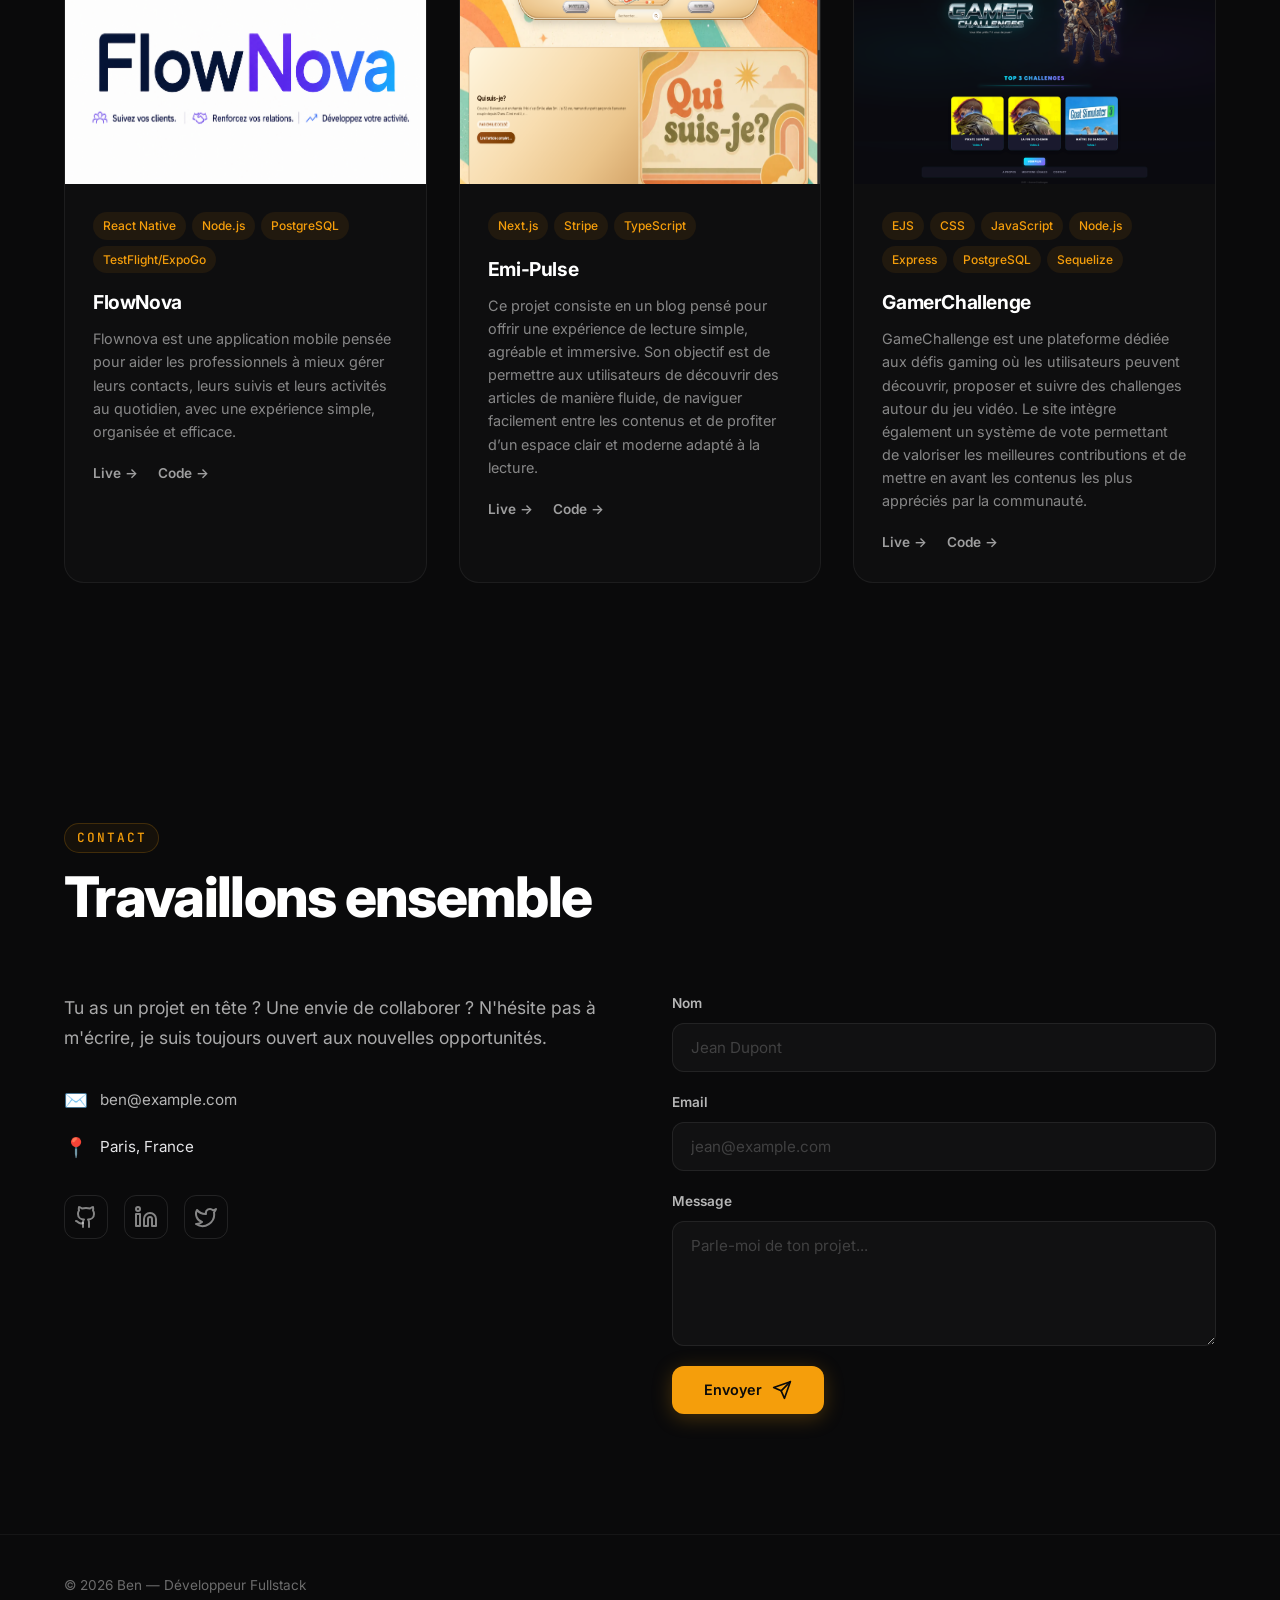
==== commit b008f96d: "ajout carroousel stack technoiques" ====
--- a/index.html
+++ b/index.html
@@ -122,45 +122,185 @@
         <div class="section__header reveal">
           <span class="section__tag">Compétences</span>
           <h2 class="section__title">Stack technique</h2>
+          <p class="skills__intro">
+            Technologies et outils que j’utilise au quotidien pour construire des
+            interfaces réactives, des APIs robustes et des expériences web
+            performantes.
+          </p>
         </div>
         <div class="skills__grid">
+          <!-- Frontend -->
           <div class="skill-group reveal">
             <h3 class="skill-group__title">Frontend</h3>
-            <div class="skill-group__items">
-              <span class="skill-tag">JavaScript</span>
-              <span class="skill-tag">React</span>
-              <span class="skill-tag">Svelte</span>
-              <span class="skill-tag">Tailwind CSS</span>
-              <span class="skill-tag">HTML / CSS</span>
-            </div>
-          </div>
+            <div class="skill-logo-grid">
+              <div class="skill-logo-card">
+                <div class="skill-logo-card__icon">
+                  <svg viewBox="0 0 32 32" fill="none" xmlns="http://www.w3.org/2000/svg"><rect width="32" height="32" rx="4" fill="#F7DF1E"/><path d="M21.469 23.907c.772.772 1.49 1.424 2.932 1.424 1.222 0 2.005-.615 2.005-1.468 0-.983-.797-1.33-2.145-1.902l-.732-.314c-2.12-.907-3.52-2.04-3.52-4.435 0-2.205 1.67-3.886 4.285-3.886 1.84 0 3.162.647 4.106 2.33l-2.24 1.446c-.486-.87-1.03-1.213-1.866-1.213-.862 0-1.41.55-1.41 1.213 0 .878.55 1.235 1.818 1.78l.732.314c2.48 1.07 3.88 2.16 3.88 4.615 0 2.645-2.07 4.094-4.85 4.094-2.72 0-4.475-1.305-5.332-3.02l2.293-1.352zM13.043 24.356c.542.543 1.038 1.003 1.996 1.003 1.03 0 1.68-.4 1.68-1.966v-10.27h3.154v10.27c0 3.236-1.895 4.704-4.66 4.704-2.488 0-3.937-1.28-4.67-2.82l2.5-1.92z" fill="#000"/></svg>
+                </div>
+                <span class="skill-logo-card__label">JavaScript</span>
+              </div>
+              <div class="skill-logo-card">
+                <div class="skill-logo-card__icon">
+                  <svg viewBox="0 0 32 32" fill="none" xmlns="http://www.w3.org/2000/svg"><rect width="32" height="32" rx="4" fill="#61DAFB"/><circle cx="16" cy="15" r="2.5" fill="#000"/><path d="M16 22c-4.97 0-9-3.13-9-7s4.03-7 9-7 9 3.13 9 7-4.03 7-9 7z" stroke="#000" stroke-width="2" fill="none"/><path d="M10 15c0 4.97 2.68 9 6 9s6-4.03 6-9" stroke="#000" stroke-width="2" fill="none"/><path d="M10 15c0-4.97 2.68-9 6-9s6 4.03 6 9" stroke="#000" stroke-width="2" fill="none"/></svg>
+                </div>
+                <span class="skill-logo-card__label">React</span>
+              </div>
+              <div class="skill-logo-card">
+                <div class="skill-logo-card__icon">
+                  <svg viewBox="0 0 32 32" fill="none" xmlns="http://www.w3.org/2000/svg"><rect width="32" height="32" rx="4" fill="#FF3E00"/><path d="M16 2l12.5 7.5v15L16 32 3.5 24.5v-15L16 2zm7.5 12.5l-5-3-5 3v6l5-3 5 3v-6zM12 22.5l-2.5-1.5V16l2.5 1.5v5z" fill="#fff"/></svg>
+                </div>
+                <span class="skill-logo-card__label">Svelte</span>
+              </div>
+              <div class="skill-logo-card">
+                <div class="skill-logo-card__icon">
+                  <svg viewBox="0 0 32 32" fill="none" xmlns="http://www.w3.org/2000/svg"><rect width="32" height="32" rx="4" fill="#06B6D4"/><path d="M10 6l1.5 15L16 24l4.5-3L22 6H10zm4.5 8.5h-3l.5-5h5l.5 5h-3zm0 0v3" stroke="#fff" stroke-width="1.5" fill="none"/></svg>
+                </div>
+                <span class="skill-logo-card__label">Tailwind</span>
+              </div>
+              <div class="skill-logo-card">
+                <div class="skill-logo-card__icon">
+                  <svg viewBox="0 0 32 32" fill="none" xmlns="http://www.w3.org/2000/svg"><rect width="32" height="32" rx="4" fill="#E34F26"/><path d="M7 4l2 22 7 3 7-3 2-22H7zm17 4l-.3 3H12.5l.3 3.5h11l-.7 8L16 24l-7.3-2-.4-4h3.6l.2 2 4 1 4-1 .3-4H8.3L7 8h17z" fill="#fff"/></svg>
+                </div>
+                <span class="skill-logo-card__label">HTML5</span>
+              </div>
+              <div class="skill-logo-card">
+                <div class="skill-logo-card__icon">
+                  <svg viewBox="0 0 32 32" fill="none" xmlns="http://www.w3.org/2000/svg"><rect width="32" height="32" rx="4" fill="#1572B6"/><path d="M7 4l2 22 7 3 7-3 2-22H7zm17 4l-.3 3H12.3l.3 3.5h11l-.7 8L16 24l-7.3-2-.4-4h3.6l.2 2 4 1 4-1 .3-4H8.3L7 8h17z" fill="#fff"/></svg>
+                </div>
+                <span class="skill-logo-card__label">CSS3</span>
+              </div>
+              <div class="skill-logo-card">
+                <div class="skill-logo-card__icon">
+                  <svg viewBox="0 0 32 32" fill="none" xmlns="http://www.w3.org/2000/svg"><rect width="32" height="32" rx="4" fill="#3178C6"/><path d="M10 8h12v4H12v4h10v4H10v-4h6v-4H10V8z" fill="#fff"/></svg>
+                </div>
+                <span class="skill-logo-card__label">TypeScript</span>
+              </div>
+              <div class="skill-logo-card">
+                <div class="skill-logo-card__icon">
+                  <svg viewBox="0 0 32 32" fill="none" xmlns="http://www.w3.org/2000/svg"><rect width="32" height="32" rx="4" fill="#000"/><path d="M10 22v-12h12v12H10zm9-8h-2.5v2.5H19V14zm0 4.5h-2.5V20H19v-1.5z" fill="#fff"/><path d="M14 14h-4v8h4v-8z" fill="#fff" opacity="0.75"/></svg>
+                </div>
+                <span class="skill-logo-card__label">Next.js</span>
+              </div>
+            </div>
+          </div>
+          <!-- Backend -->
           <div class="skill-group reveal">
             <h3 class="skill-group__title">Backend</h3>
-            <div class="skill-group__items">
-              <span class="skill-tag">Node.js</span>
-              <span class="skill-tag">Express</span>
-              <span class="skill-tag">Sequelize</span>
-              <span class="skill-tag">PostgreSQL</span>
-              <span class="skill-tag">MySQL</span>
-              <span class="skill-tag">Auth (JWT)</span>
-            </div>
-          </div>
+            <div class="skill-logo-grid">
+              <div class="skill-logo-card">
+                <div class="skill-logo-card__icon">
+                  <svg viewBox="0 0 32 32" fill="none" xmlns="http://www.w3.org/2000/svg"><rect width="32" height="32" rx="4" fill="#339933"/><path d="M11.5 7l-9 9v5.5l9 9h5.5l9-9v-5.5l-9-9h-5.5z" fill="#fff"/><path d="M12 22l-2-2 4-4-4-4 2-2 6 6-6 6zM20 22l-2 2-6-6 6-6 2 2-4 4 4 4z" fill="#339933"/></svg>
+                </div>
+                <span class="skill-logo-card__label">Node.js</span>
+              </div>
+              <div class="skill-logo-card">
+                <div class="skill-logo-card__icon">
+                  <svg viewBox="0 0 32 32" fill="none" xmlns="http://www.w3.org/2000/svg"><rect width="32" height="32" rx="4" fill="#fff"/><path d="M5 24l3-12 4 6 4-10 4 10 4-6 3 12H5z" fill="#000"/></svg>
+                </div>
+                <span class="skill-logo-card__label">Express</span>
+              </div>
+              <div class="skill-logo-card">
+                <div class="skill-logo-card__icon">
+                  <svg viewBox="0 0 32 32" fill="none" xmlns="http://www.w3.org/2000/svg"><rect width="32" height="32" rx="4" fill="#52B0E7"/><path d="M16 8C9.5 8 4 10.5 4 14s5.5 6 12 6 12-2.5 12-6-5.5-6-12-6zm0 10c-5.5 0-10-2-10-4s4.5-4 10-4 10 2 10 4-4.5 4-10 4zm0-6c-2.8 0-5.2.5-6.8 1.2 1.6 2.5 4.2 4 6.8 4s5.2-1.5 6.8-4C21.2 12.5 18.8 12 16 12z" fill="#fff"/></svg>
+                </div>
+                <span class="skill-logo-card__label">Sequelize</span>
+              </div>
+              <div class="skill-logo-card">
+                <div class="skill-logo-card__icon">
+                  <svg viewBox="0 0 32 32" fill="none" xmlns="http://www.w3.org/2000/svg"><rect width="32" height="32" rx="4" fill="#336791"/><path d="M22 16.5l-6 3.5v7l6-3.5v-7zM16 20l-6-3.5v7l6 3.5V20zM10 16.5l6 3.5 6-3.5-6-3.5-6 3.5z" fill="#fff"/><path d="M16 27l6-3.5v-7l-6 3.5v7zM10 23.5l6 3.5v-7l-6-3.5v7zM16 13l6 3.5v-7L16 6v7z" fill="#fff" opacity="0.6"/><circle cx="16" cy="9" r="7" fill="#fff" opacity="0.2"/><path d="M23 10.5l-6 3.5v7l6-3.5v-7z" fill="#fff" opacity="0.8"/></svg>
+                </div>
+                <span class="skill-logo-card__label">PostgreSQL</span>
+              </div>
+              <div class="skill-logo-card">
+                <div class="skill-logo-card__icon">
+                  <svg viewBox="0 0 32 32" fill="none" xmlns="http://www.w3.org/2000/svg"><rect width="32" height="32" rx="4" fill="#00758F"/><path d="M13 26l-1 3h6l-1-3H13z" fill="#F29111"/><path d="M22 14c-1 3-2 8-4 12h-4c-2-4-3-9-4-12l4-2 2-6 2 6 4 2z" fill="#005C75"/><circle cx="16" cy="6" r="2" fill="#F29111"/></svg>
+                </div>
+                <span class="skill-logo-card__label">MySQL</span>
+              </div>
+              <div class="skill-logo-card">
+                <div class="skill-logo-card__icon">
+                  <svg viewBox="0 0 32 32" fill="none" xmlns="http://www.w3.org/2000/svg"><rect width="32" height="32" rx="4" fill="#000"/><path d="M16 7a4 4 0 014 4h-2a2 2 0 00-4 0H4v2h10a2 2 0 004 0h10v-2H20a4 4 0 00-4-4z" fill="#FF4081"/><path d="M16 25a4 4 0 01-4-4h2a2 2 0 014 0h10v-2H18a2 2 0 00-4 0H4v2h10a4 4 0 004 4z" fill="#00E676"/></svg>
+                </div>
+                <span class="skill-logo-card__label">JWT</span>
+              </div>
+            </div>
+          </div>
+          <!-- DevOps & Outils -->
           <div class="skill-group reveal">
             <h3 class="skill-group__title">DevOps & Outils</h3>
-            <div class="skill-group__items">
-              <span class="skill-tag">Docker</span>
-              <span class="skill-tag">GitHub</span>
-              <span class="skill-tag">Expo Go / TestFlight</span>
-              <span class="skill-tag">CI/CD</span>
-            </div>
-          </div>
+            <div class="skill-logo-grid">
+              <div class="skill-logo-card">
+                <div class="skill-logo-card__icon">
+                  <svg viewBox="0 0 32 32" fill="none" xmlns="http://www.w3.org/2000/svg"><rect width="32" height="32" rx="4" fill="#2496ED"/><path d="M25 19c-1.2 0-2.2.5-3 1.2l-4.5-2.2c.3-.7.5-1.4.5-2s-.2-1.3-.5-2l4.5-2.2c.8.7 1.8 1.2 3 1.2 2.5 0 4.5-2 4.5-4.5S27.5 4 25 4s-4.5 2-4.5 4.5c0 .7.2 1.4.5 2l-4.5 2.2c-.8-.7-1.8-1.2-3-1.2-1.2 0-2.2.5-3 1.2L6 10.5c.3-.6.5-1.3.5-2C6.5 6 4.5 4 2 4S-2.5 6-2.5 8.5 -0.5 13 2 13c1.2 0 2.2-.5 3-1.2l4.5 2.2c-.3.7-.5 1.4-.5 2s.2 1.3.5 2L5 18.2c-.8-.7-1.8-1.2-3-1.2-2.5 0-4.5 2-4.5 4.5S-0.5 26 2 26s4.5-2 4.5-4.5c0-.7-.2-1.4-.5-2l4.5-2.2c.8.7 1.8 1.2 3 1.2 1.2 0 2.2-.5 3-1.2l4.5 2.2c-.3.6-.5 1.3-.5 2C21 24.5 23 26.5 25 26.5s4.5-2 4.5-4.5S27.5 19 25 19z" fill="#fff"/></svg>
+                </div>
+                <span class="skill-logo-card__label">Docker</span>
+              </div>
+              <div class="skill-logo-card">
+                <div class="skill-logo-card__icon">
+                  <svg viewBox="0 0 32 32" fill="none" xmlns="http://www.w3.org/2000/svg"><rect width="32" height="32" rx="4" fill="#181717"/><path d="M16 4C9.373 4 4 9.373 4 16c0 5.302 3.438 9.8 8.207 11.387.6.113.793-.26.793-.578 0-.285-.01-1.04-.015-2.04-3.338.724-4.042-1.61-4.042-1.61-.546-1.387-1.333-1.756-1.333-1.756-1.09-.745.082-.73.082-.73 1.205.085 1.84 1.237 1.84 1.237 1.07 1.834 2.807 1.304 3.492.997.108-.775.418-1.305.762-1.604-2.665-.305-5.467-1.334-5.467-5.933 0-1.31.465-2.38 1.235-3.22-.135-.303-.54-1.523.105-3.176 0 0 1.005-.322 3.3 1.23.96-.267 1.98-.399 3-.405 1.02.006 2.04.138 3 .405 2.28-1.552 3.285-1.23 3.285-1.23.645 1.653.24 2.873.12 3.176.765.84 1.23 1.91 1.23 3.22 0 4.61-2.805 5.625-5.475 5.92.42.36.81 1.096.81 2.22 0 1.606-.015 2.896-.015 3.286 0 .315.192.694.8.576C24.565 25.795 28 21.3 28 16c0-6.627-5.373-12-12-12z" fill="#fff"/></svg>
+                </div>
+                <span class="skill-logo-card__label">GitHub</span>
+              </div>
+              <div class="skill-logo-card">
+                <div class="skill-logo-card__icon">
+                  <svg viewBox="0 0 32 32" fill="none" xmlns="http://www.w3.org/2000/svg"><rect width="32" height="32" rx="4" fill="#4630EB"/><path d="M16 4L6 9v14l10 5 10-5V9l-10-5zm0 4.5l3 1.5-3 1.5-3-1.5 3-1.5zM8 19.5V13l3 1.5v6.5l-3-1.5zm16 0l-3 1.5v-6.5l3-1.5v6.5zm-8 2.5l-3-1.5v-6.5l3 1.5v6.5zm0-5l3-1.5-3-1.5-3 1.5 3 1.5z" fill="#fff"/></svg>
+                </div>
+                <span class="skill-logo-card__label">Expo Go</span>
+              </div>
+              <div class="skill-logo-card">
+                <div class="skill-logo-card__icon">
+                  <svg viewBox="0 0 32 32" fill="none" xmlns="http://www.w3.org/2000/svg"><rect width="32" height="32" rx="4" fill="#0ACF83"/><path d="M16 4C9.37 4 4 9.37 4 16s5.37 12 12 12 12-5.37 12-12S22.63 4 16 4zm0 6c1.1 0 2 .9 2 2s-.9 2-2 2-2-.9-2-2 .9-2 2-2zm0 14c-2.21 0-4-1.79-4-4s1.79-4 4-4 4 1.79 4 4-1.79 4-4 4z" fill="#fff"/></svg>
+                </div>
+                <span class="skill-logo-card__label">TestFlight</span>
+              </div>
+              <div class="skill-logo-card">
+                <div class="skill-logo-card__icon">
+                  <svg viewBox="0 0 32 32" fill="none" xmlns="http://www.w3.org/2000/svg"><rect width="32" height="32" rx="4" fill="#FC6D26"/><path d="M16 4L4 20h6l6-9.5L22 20h6L16 4z" fill="#fff"/><path d="M16 16.5L12 24h8l-4-7.5z" fill="#E24329"/></svg>
+                </div>
+                <span class="skill-logo-card__label">CI/CD</span>
+              </div>
+              <div class="skill-logo-card">
+                <div class="skill-logo-card__icon">
+                  <svg viewBox="0 0 32 32" fill="none" xmlns="http://www.w3.org/2000/svg"><rect width="32" height="32" rx="4" fill="#F1502F"/><path d="M11 8l10 8-10 8V8z" fill="#fff"/></svg>
+                </div>
+                <span class="skill-logo-card__label">Git</span>
+              </div>
+              <div class="skill-logo-card">
+                <div class="skill-logo-card__icon">
+                  <svg viewBox="0 0 32 32" fill="none" xmlns="http://www.w3.org/2000/svg"><rect width="32" height="32" rx="4" fill="#0052CC"/><rect x="8" y="10" width="4" height="12" rx="1" fill="#fff"/><rect x="14" y="10" width="4" height="5" rx="1" fill="#fff"/><rect x="20" y="10" width="4" height="8" rx="1" fill="#fff"/></svg>
+                </div>
+                <span class="skill-logo-card__label">Trello</span>
+              </div>
+            </div>
+          </div>
+          <!-- Design -->
           <div class="skill-group reveal">
             <h3 class="skill-group__title">Design</h3>
-            <div class="skill-group__items">
-              <span class="skill-tag">Figma</span>
-              <span class="skill-tag">Whimsical</span>
-              <span class="skill-tag">UI/UX</span>
-              <span class="skill-tag">Responsive Design</span>
+            <div class="skill-logo-grid">
+              <div class="skill-logo-card">
+                <div class="skill-logo-card__icon">
+                  <svg viewBox="0 0 32 32" fill="none" xmlns="http://www.w3.org/2000/svg"><rect width="32" height="32" rx="4" fill="#F24E1E"/><path d="M16 16c0-2.21 1.79-4 4-4s4 1.79 4 4-1.79 4-4 4-4-1.79-4-4z" fill="#FF7262"/><path d="M8 24c0-2.21 1.79-4 4-4h4v4c0 2.21-1.79 4-4 4s-4-1.79-4-4z" fill="#A259FF"/><path d="M16 8v8h4c2.21 0 4-1.79 4-4s-1.79-4-4-4h-4z" fill="#F24E1E"/><path d="M8 12c0 2.21 1.79 4 4 4h4V8h-4c-2.21 0-4 1.79-4 4z" fill="#0ACF83"/></svg>
+                </div>
+                <span class="skill-logo-card__label">Figma</span>
+              </div>
+              <div class="skill-logo-card">
+                <div class="skill-logo-card__icon">
+                  <svg viewBox="0 0 32 32" fill="none" xmlns="http://www.w3.org/2000/svg"><rect width="32" height="32" rx="4" fill="#7B1FA2"/><path d="M8 8h16v2H8V8zm0 4h16v2H8v-2zm0 4h12v2H8v-2zm0 4h14v2H8v-2z" fill="#fff" opacity="0.8"/><circle cx="24" cy="22" r="3" fill="#fff"/></svg>
+                </div>
+                <span class="skill-logo-card__label">Whimsical</span>
+              </div>
+              <div class="skill-logo-card">
+                <div class="skill-logo-card__icon">
+                  <svg viewBox="0 0 32 32" fill="none" xmlns="http://www.w3.org/2000/svg"><rect width="32" height="32" rx="4" fill="#FF6B6B"/><path d="M10 9l6 6-6 6" stroke="#fff" stroke-width="2" stroke-linecap="round" stroke-linejoin="round"/><path d="M16 21h6" stroke="#fff" stroke-width="2" stroke-linecap="round"/></svg>
+                </div>
+                <span class="skill-logo-card__label">UI/UX</span>
+              </div>
+              <div class="skill-logo-card">
+                <div class="skill-logo-card__icon">
+                  <svg viewBox="0 0 32 32" fill="none" xmlns="http://www.w3.org/2000/svg"><rect width="32" height="32" rx="4" fill="#3B82F6"/><path d="M6 18h8V8H6v10zm0 6h20v-4H6v4zm12-6h8v-6h-8v6z" fill="#fff"/><path d="M6 14h10M18 14h8" stroke="#fff" stroke-width="1.5"/></svg>
+                </div>
+                <span class="skill-logo-card__label">Responsive</span>
+              </div>
             </div>
           </div>
         </div>
@@ -412,7 +552,7 @@
       <div class="container">
         <div class="footer__inner">
           <p class="footer__copy">&copy; 2026 Ben — Développeur Fullstack</p>
-          <p class="footer__tagline">Construit avec ❤️ et du bon café</p>
+        
         </div>
       </div>
     </footer>
--- a/style.css
+++ b/style.css
@@ -421,6 +421,14 @@
   line-height: 1.15;
 }
 
+.skills__intro {
+  max-width: 720px;
+  margin-top: 18px;
+  color: rgba(255, 255, 255, 0.68);
+  font-size: 1rem;
+  line-height: 1.8;
+}
+
 /* ========== ABOUT ========== */
 .about__grid {
   display: grid;
@@ -489,6 +497,7 @@
   border-radius: 20px;
   padding: 32px;
   transition: border-color 0.3s ease, transform 0.3s ease;
+  overflow: hidden;
 }
 
 .skill-group:hover {
@@ -500,31 +509,84 @@
   font-size: 1.1rem;
   font-weight: 700;
   color: #fff;
-  margin-bottom: 20px;
+  margin-bottom: 24px;
   padding-bottom: 12px;
   border-bottom: 1px solid rgba(255, 255, 255, 0.06);
 }
 
-.skill-group__items {
-  display: flex;
-  flex-wrap: wrap;
+@keyframes skill-carousel {
+  0% {
+    transform: translateX(0);
+  }
+  100% {
+    transform: translateX(-50%);
+  }
+}
+
+.skill-logo-grid {
+  position: relative;
+  overflow: hidden;
+}
+
+.skill-logo-track {
+  display: flex;
+  gap: 16px;
+  align-items: center;
+  will-change: transform;
+}
+
+.skill-logo-grid:hover .skill-logo-track {
+  animation-play-state: paused;
+}
+
+.skill-logo-track > .skill-logo-card {
+  flex: 0 0 auto;
+  min-width: 120px;
+}
+
+.skill-logo-card {
+  display: flex;
+  flex-direction: column;
+  align-items: center;
   gap: 10px;
-}
-
-.skill-tag {
-  padding: 8px 16px;
-  background: rgba(255, 255, 255, 0.04);
-  border: 1px solid rgba(255, 255, 255, 0.08);
-  border-radius: 100px;
-  font-size: 0.85rem;
+  padding: 16px 8px;
+  background: rgba(255, 255, 255, 0.025);
+  border: 1px solid rgba(255, 255, 255, 0.06);
+  border-radius: 14px;
+  transition: all 0.3s ease;
+}
+
+.skill-logo-card:hover {
+  background: rgba(245, 158, 11, 0.06);
+  border-color: rgba(245, 158, 11, 0.25);
+  transform: translateY(-3px);
+  box-shadow: 0 8px 24px rgba(0, 0, 0, 0.3);
+}
+
+.skill-logo-card__icon {
+  width: 36px;
+  height: 36px;
+  display: flex;
+  align-items: center;
+  justify-content: center;
+}
+
+.skill-logo-card__icon svg {
+  width: 30px;
+  height: 30px;
+  display: block;
+}
+
+.skill-logo-card__label {
+  font-size: 0.7rem;
   font-weight: 500;
-  color: rgba(255, 255, 255, 0.75);
-  transition: all 0.3s ease;
-}
-
-.skill-tag:hover {
-  background: rgba(245, 158, 11, 0.1);
-  border-color: rgba(245, 158, 11, 0.3);
+  color: rgba(255, 255, 255, 0.6);
+  text-align: center;
+  line-height: 1.2;
+  transition: color 0.3s ease;
+}
+
+.skill-logo-card:hover .skill-logo-card__label {
   color: #f59e0b;
 }
 
@@ -812,6 +874,19 @@
   .contact__grid {
     grid-template-columns: 1fr;
     gap: 48px;
+  }
+
+  .skills__grid {
+    display: grid;
+    grid-template-columns: repeat(2, 1fr);
+    gap: 32px;
+  }
+
+  .skill-logo-grid {
+    display: grid;
+    grid-template-columns: repeat(auto-fill, minmax(72px, 1fr));
+    gap: 12px;
+    animation: none;
   }
 }
 
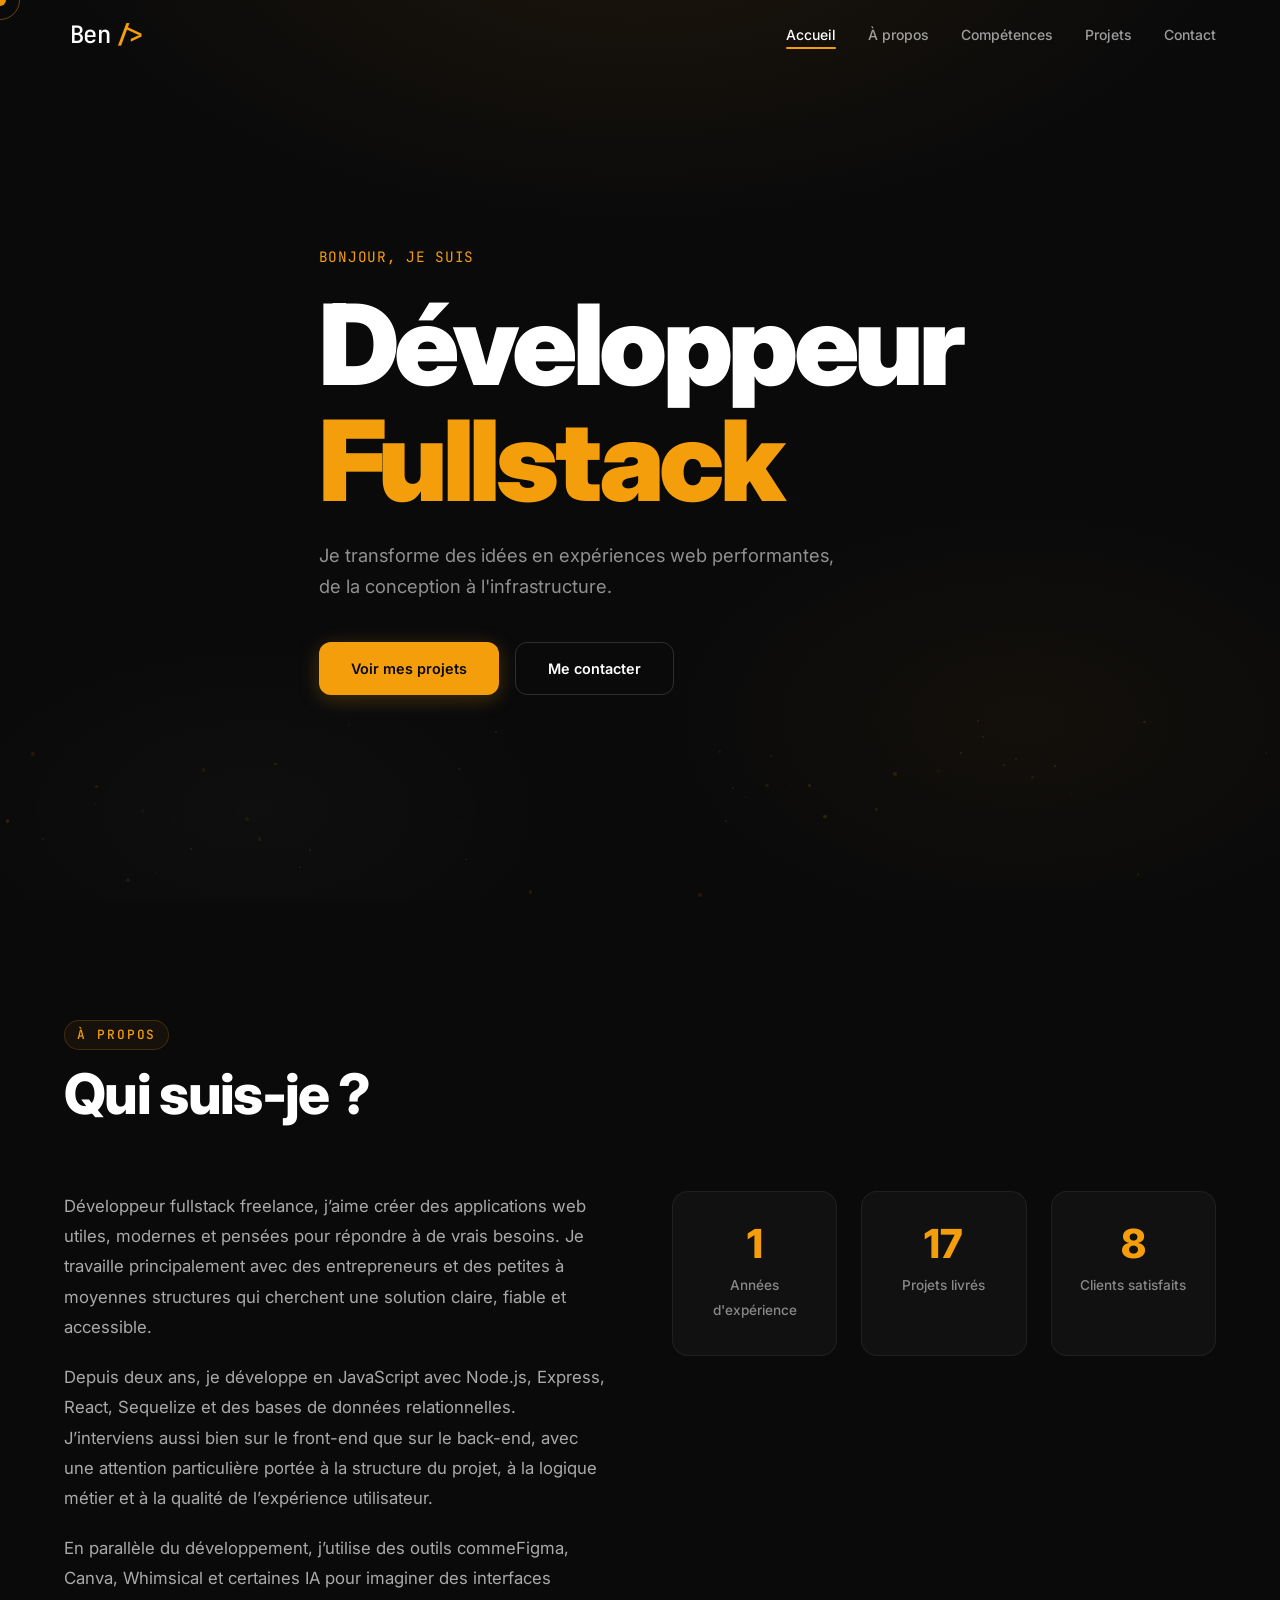
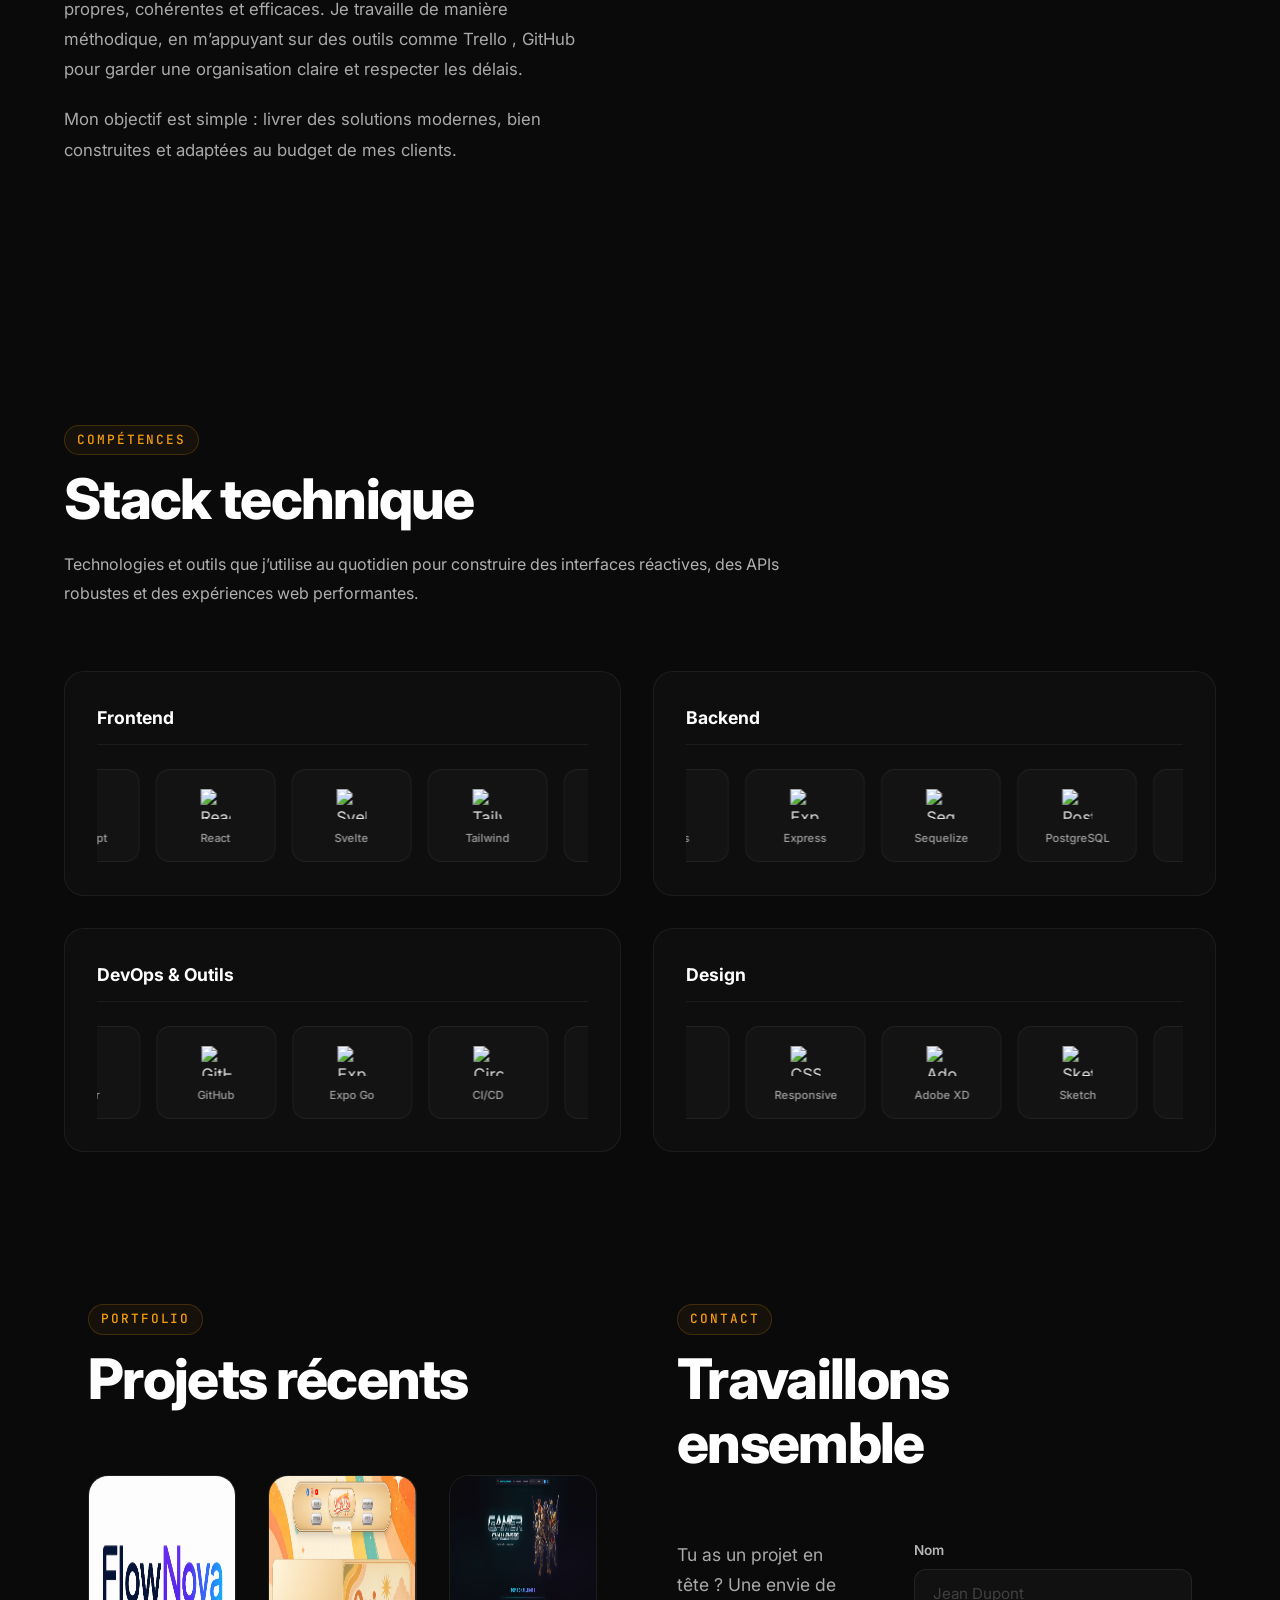
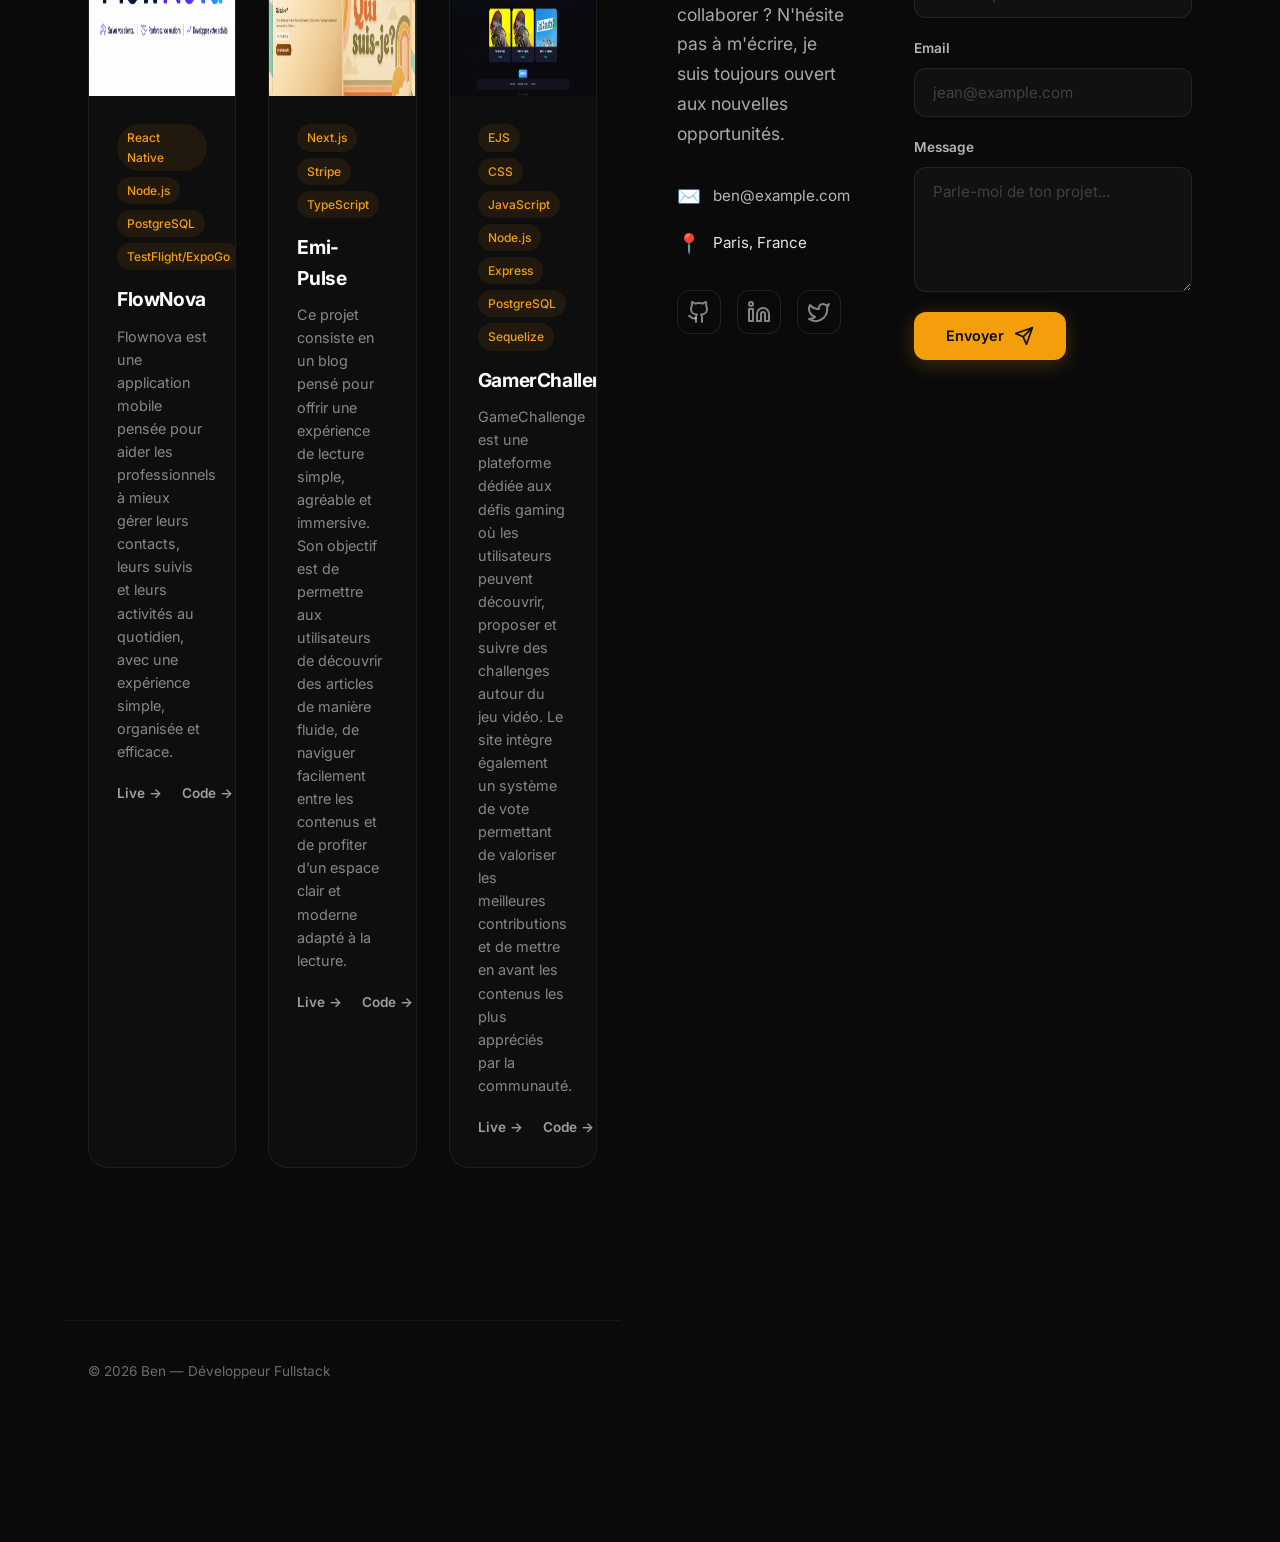
==== commit f1ce9138: "ajout des logos originaux stact techniques" ====
--- a/index.html
+++ b/index.html
@@ -135,49 +135,49 @@
             <div class="skill-logo-grid">
               <div class="skill-logo-card">
                 <div class="skill-logo-card__icon">
-                  <svg viewBox="0 0 32 32" fill="none" xmlns="http://www.w3.org/2000/svg"><rect width="32" height="32" rx="4" fill="#F7DF1E"/><path d="M21.469 23.907c.772.772 1.49 1.424 2.932 1.424 1.222 0 2.005-.615 2.005-1.468 0-.983-.797-1.33-2.145-1.902l-.732-.314c-2.12-.907-3.52-2.04-3.52-4.435 0-2.205 1.67-3.886 4.285-3.886 1.84 0 3.162.647 4.106 2.33l-2.24 1.446c-.486-.87-1.03-1.213-1.866-1.213-.862 0-1.41.55-1.41 1.213 0 .878.55 1.235 1.818 1.78l.732.314c2.48 1.07 3.88 2.16 3.88 4.615 0 2.645-2.07 4.094-4.85 4.094-2.72 0-4.475-1.305-5.332-3.02l2.293-1.352zM13.043 24.356c.542.543 1.038 1.003 1.996 1.003 1.03 0 1.68-.4 1.68-1.966v-10.27h3.154v10.27c0 3.236-1.895 4.704-4.66 4.704-2.488 0-3.937-1.28-4.67-2.82l2.5-1.92z" fill="#000"/></svg>
+                  <img src="https://cdn.jsdelivr.net/npm/simple-icons@latest/icons/javascript.svg" alt="JavaScript logo" />
                 </div>
                 <span class="skill-logo-card__label">JavaScript</span>
               </div>
               <div class="skill-logo-card">
                 <div class="skill-logo-card__icon">
-                  <svg viewBox="0 0 32 32" fill="none" xmlns="http://www.w3.org/2000/svg"><rect width="32" height="32" rx="4" fill="#61DAFB"/><circle cx="16" cy="15" r="2.5" fill="#000"/><path d="M16 22c-4.97 0-9-3.13-9-7s4.03-7 9-7 9 3.13 9 7-4.03 7-9 7z" stroke="#000" stroke-width="2" fill="none"/><path d="M10 15c0 4.97 2.68 9 6 9s6-4.03 6-9" stroke="#000" stroke-width="2" fill="none"/><path d="M10 15c0-4.97 2.68-9 6-9s6 4.03 6 9" stroke="#000" stroke-width="2" fill="none"/></svg>
+                  <img src="https://cdn.jsdelivr.net/npm/simple-icons@latest/icons/react.svg" alt="React logo" />
                 </div>
                 <span class="skill-logo-card__label">React</span>
               </div>
               <div class="skill-logo-card">
                 <div class="skill-logo-card__icon">
-                  <svg viewBox="0 0 32 32" fill="none" xmlns="http://www.w3.org/2000/svg"><rect width="32" height="32" rx="4" fill="#FF3E00"/><path d="M16 2l12.5 7.5v15L16 32 3.5 24.5v-15L16 2zm7.5 12.5l-5-3-5 3v6l5-3 5 3v-6zM12 22.5l-2.5-1.5V16l2.5 1.5v5z" fill="#fff"/></svg>
+                  <img src="https://cdn.jsdelivr.net/npm/simple-icons@latest/icons/svelte.svg" alt="Svelte logo" />
                 </div>
                 <span class="skill-logo-card__label">Svelte</span>
               </div>
               <div class="skill-logo-card">
                 <div class="skill-logo-card__icon">
-                  <svg viewBox="0 0 32 32" fill="none" xmlns="http://www.w3.org/2000/svg"><rect width="32" height="32" rx="4" fill="#06B6D4"/><path d="M10 6l1.5 15L16 24l4.5-3L22 6H10zm4.5 8.5h-3l.5-5h5l.5 5h-3zm0 0v3" stroke="#fff" stroke-width="1.5" fill="none"/></svg>
+                  <img src="https://cdn.jsdelivr.net/npm/simple-icons@latest/icons/tailwindcss.svg" alt="Tailwind logo" />
                 </div>
                 <span class="skill-logo-card__label">Tailwind</span>
               </div>
               <div class="skill-logo-card">
                 <div class="skill-logo-card__icon">
-                  <svg viewBox="0 0 32 32" fill="none" xmlns="http://www.w3.org/2000/svg"><rect width="32" height="32" rx="4" fill="#E34F26"/><path d="M7 4l2 22 7 3 7-3 2-22H7zm17 4l-.3 3H12.5l.3 3.5h11l-.7 8L16 24l-7.3-2-.4-4h3.6l.2 2 4 1 4-1 .3-4H8.3L7 8h17z" fill="#fff"/></svg>
+                  <img src="https://cdn.jsdelivr.net/npm/simple-icons@latest/icons/html5.svg" alt="HTML5 logo" />
                 </div>
                 <span class="skill-logo-card__label">HTML5</span>
               </div>
               <div class="skill-logo-card">
                 <div class="skill-logo-card__icon">
-                  <svg viewBox="0 0 32 32" fill="none" xmlns="http://www.w3.org/2000/svg"><rect width="32" height="32" rx="4" fill="#1572B6"/><path d="M7 4l2 22 7 3 7-3 2-22H7zm17 4l-.3 3H12.3l.3 3.5h11l-.7 8L16 24l-7.3-2-.4-4h3.6l.2 2 4 1 4-1 .3-4H8.3L7 8h17z" fill="#fff"/></svg>
+                  <img src="https://cdn.jsdelivr.net/npm/simple-icons@latest/icons/css3.svg" alt="CSS3 logo" />
                 </div>
                 <span class="skill-logo-card__label">CSS3</span>
               </div>
               <div class="skill-logo-card">
                 <div class="skill-logo-card__icon">
-                  <svg viewBox="0 0 32 32" fill="none" xmlns="http://www.w3.org/2000/svg"><rect width="32" height="32" rx="4" fill="#3178C6"/><path d="M10 8h12v4H12v4h10v4H10v-4h6v-4H10V8z" fill="#fff"/></svg>
+                  <img src="https://cdn.jsdelivr.net/npm/simple-icons@latest/icons/typescript.svg" alt="TypeScript logo" />
                 </div>
                 <span class="skill-logo-card__label">TypeScript</span>
               </div>
               <div class="skill-logo-card">
                 <div class="skill-logo-card__icon">
-                  <svg viewBox="0 0 32 32" fill="none" xmlns="http://www.w3.org/2000/svg"><rect width="32" height="32" rx="4" fill="#000"/><path d="M10 22v-12h12v12H10zm9-8h-2.5v2.5H19V14zm0 4.5h-2.5V20H19v-1.5z" fill="#fff"/><path d="M14 14h-4v8h4v-8z" fill="#fff" opacity="0.75"/></svg>
+                  <img src="https://cdn.jsdelivr.net/npm/simple-icons@latest/icons/nextdotjs.svg" alt="Next.js logo" />
                 </div>
                 <span class="skill-logo-card__label">Next.js</span>
               </div>
@@ -189,85 +189,79 @@
             <div class="skill-logo-grid">
               <div class="skill-logo-card">
                 <div class="skill-logo-card__icon">
-                  <svg viewBox="0 0 32 32" fill="none" xmlns="http://www.w3.org/2000/svg"><rect width="32" height="32" rx="4" fill="#339933"/><path d="M11.5 7l-9 9v5.5l9 9h5.5l9-9v-5.5l-9-9h-5.5z" fill="#fff"/><path d="M12 22l-2-2 4-4-4-4 2-2 6 6-6 6zM20 22l-2 2-6-6 6-6 2 2-4 4 4 4z" fill="#339933"/></svg>
+                  <img src="https://cdn.jsdelivr.net/npm/simple-icons@latest/icons/nodedotjs.svg" alt="Node.js logo" />
                 </div>
                 <span class="skill-logo-card__label">Node.js</span>
               </div>
               <div class="skill-logo-card">
                 <div class="skill-logo-card__icon">
-                  <svg viewBox="0 0 32 32" fill="none" xmlns="http://www.w3.org/2000/svg"><rect width="32" height="32" rx="4" fill="#fff"/><path d="M5 24l3-12 4 6 4-10 4 10 4-6 3 12H5z" fill="#000"/></svg>
+                  <img src="https://cdn.jsdelivr.net/npm/simple-icons@latest/icons/express.svg" alt="Express logo" />
                 </div>
                 <span class="skill-logo-card__label">Express</span>
               </div>
               <div class="skill-logo-card">
                 <div class="skill-logo-card__icon">
-                  <svg viewBox="0 0 32 32" fill="none" xmlns="http://www.w3.org/2000/svg"><rect width="32" height="32" rx="4" fill="#52B0E7"/><path d="M16 8C9.5 8 4 10.5 4 14s5.5 6 12 6 12-2.5 12-6-5.5-6-12-6zm0 10c-5.5 0-10-2-10-4s4.5-4 10-4 10 2 10 4-4.5 4-10 4zm0-6c-2.8 0-5.2.5-6.8 1.2 1.6 2.5 4.2 4 6.8 4s5.2-1.5 6.8-4C21.2 12.5 18.8 12 16 12z" fill="#fff"/></svg>
+                  <img src="https://cdn.jsdelivr.net/npm/simple-icons@latest/icons/sequelize.svg" alt="Sequelize logo" />
                 </div>
                 <span class="skill-logo-card__label">Sequelize</span>
               </div>
               <div class="skill-logo-card">
                 <div class="skill-logo-card__icon">
-                  <svg viewBox="0 0 32 32" fill="none" xmlns="http://www.w3.org/2000/svg"><rect width="32" height="32" rx="4" fill="#336791"/><path d="M22 16.5l-6 3.5v7l6-3.5v-7zM16 20l-6-3.5v7l6 3.5V20zM10 16.5l6 3.5 6-3.5-6-3.5-6 3.5z" fill="#fff"/><path d="M16 27l6-3.5v-7l-6 3.5v7zM10 23.5l6 3.5v-7l-6-3.5v7zM16 13l6 3.5v-7L16 6v7z" fill="#fff" opacity="0.6"/><circle cx="16" cy="9" r="7" fill="#fff" opacity="0.2"/><path d="M23 10.5l-6 3.5v7l6-3.5v-7z" fill="#fff" opacity="0.8"/></svg>
+                  <img src="https://cdn.jsdelivr.net/npm/simple-icons@latest/icons/postgresql.svg" alt="PostgreSQL logo" />
                 </div>
                 <span class="skill-logo-card__label">PostgreSQL</span>
               </div>
               <div class="skill-logo-card">
                 <div class="skill-logo-card__icon">
-                  <svg viewBox="0 0 32 32" fill="none" xmlns="http://www.w3.org/2000/svg"><rect width="32" height="32" rx="4" fill="#00758F"/><path d="M13 26l-1 3h6l-1-3H13z" fill="#F29111"/><path d="M22 14c-1 3-2 8-4 12h-4c-2-4-3-9-4-12l4-2 2-6 2 6 4 2z" fill="#005C75"/><circle cx="16" cy="6" r="2" fill="#F29111"/></svg>
+                  <img src="https://cdn.jsdelivr.net/npm/simple-icons@latest/icons/mysql.svg" alt="MySQL logo" />
                 </div>
                 <span class="skill-logo-card__label">MySQL</span>
               </div>
               <div class="skill-logo-card">
                 <div class="skill-logo-card__icon">
-                  <svg viewBox="0 0 32 32" fill="none" xmlns="http://www.w3.org/2000/svg"><rect width="32" height="32" rx="4" fill="#000"/><path d="M16 7a4 4 0 014 4h-2a2 2 0 00-4 0H4v2h10a2 2 0 004 0h10v-2H20a4 4 0 00-4-4z" fill="#FF4081"/><path d="M16 25a4 4 0 01-4-4h2a2 2 0 014 0h10v-2H18a2 2 0 00-4 0H4v2h10a4 4 0 004 4z" fill="#00E676"/></svg>
+                  <img src="https://cdn.jsdelivr.net/npm/simple-icons@latest/icons/jsonwebtokens.svg" alt="JWT logo" />
                 </div>
                 <span class="skill-logo-card__label">JWT</span>
               </div>
             </div>
           </div>
-          <!-- DevOps & Outils -->
+                    <!-- DevOps & Outils -->
           <div class="skill-group reveal">
             <h3 class="skill-group__title">DevOps & Outils</h3>
             <div class="skill-logo-grid">
               <div class="skill-logo-card">
                 <div class="skill-logo-card__icon">
-                  <svg viewBox="0 0 32 32" fill="none" xmlns="http://www.w3.org/2000/svg"><rect width="32" height="32" rx="4" fill="#2496ED"/><path d="M25 19c-1.2 0-2.2.5-3 1.2l-4.5-2.2c.3-.7.5-1.4.5-2s-.2-1.3-.5-2l4.5-2.2c.8.7 1.8 1.2 3 1.2 2.5 0 4.5-2 4.5-4.5S27.5 4 25 4s-4.5 2-4.5 4.5c0 .7.2 1.4.5 2l-4.5 2.2c-.8-.7-1.8-1.2-3-1.2-1.2 0-2.2.5-3 1.2L6 10.5c.3-.6.5-1.3.5-2C6.5 6 4.5 4 2 4S-2.5 6-2.5 8.5 -0.5 13 2 13c1.2 0 2.2-.5 3-1.2l4.5 2.2c-.3.7-.5 1.4-.5 2s.2 1.3.5 2L5 18.2c-.8-.7-1.8-1.2-3-1.2-2.5 0-4.5 2-4.5 4.5S-0.5 26 2 26s4.5-2 4.5-4.5c0-.7-.2-1.4-.5-2l4.5-2.2c.8.7 1.8 1.2 3 1.2 1.2 0 2.2-.5 3-1.2l4.5 2.2c-.3.6-.5 1.3-.5 2C21 24.5 23 26.5 25 26.5s4.5-2 4.5-4.5S27.5 19 25 19z" fill="#fff"/></svg>
+                  <img src="https://cdn.jsdelivr.net/npm/simple-icons@latest/icons/docker.svg" alt="Docker logo" />
                 </div>
                 <span class="skill-logo-card__label">Docker</span>
               </div>
               <div class="skill-logo-card">
                 <div class="skill-logo-card__icon">
-                  <svg viewBox="0 0 32 32" fill="none" xmlns="http://www.w3.org/2000/svg"><rect width="32" height="32" rx="4" fill="#181717"/><path d="M16 4C9.373 4 4 9.373 4 16c0 5.302 3.438 9.8 8.207 11.387.6.113.793-.26.793-.578 0-.285-.01-1.04-.015-2.04-3.338.724-4.042-1.61-4.042-1.61-.546-1.387-1.333-1.756-1.333-1.756-1.09-.745.082-.73.082-.73 1.205.085 1.84 1.237 1.84 1.237 1.07 1.834 2.807 1.304 3.492.997.108-.775.418-1.305.762-1.604-2.665-.305-5.467-1.334-5.467-5.933 0-1.31.465-2.38 1.235-3.22-.135-.303-.54-1.523.105-3.176 0 0 1.005-.322 3.3 1.23.96-.267 1.98-.399 3-.405 1.02.006 2.04.138 3 .405 2.28-1.552 3.285-1.23 3.285-1.23.645 1.653.24 2.873.12 3.176.765.84 1.23 1.91 1.23 3.22 0 4.61-2.805 5.625-5.475 5.92.42.36.81 1.096.81 2.22 0 1.606-.015 2.896-.015 3.286 0 .315.192.694.8.576C24.565 25.795 28 21.3 28 16c0-6.627-5.373-12-12-12z" fill="#fff"/></svg>
+                  <img src="https://cdn.jsdelivr.net/npm/simple-icons@latest/icons/github.svg" alt="GitHub logo" />
                 </div>
                 <span class="skill-logo-card__label">GitHub</span>
               </div>
               <div class="skill-logo-card">
                 <div class="skill-logo-card__icon">
-                  <svg viewBox="0 0 32 32" fill="none" xmlns="http://www.w3.org/2000/svg"><rect width="32" height="32" rx="4" fill="#4630EB"/><path d="M16 4L6 9v14l10 5 10-5V9l-10-5zm0 4.5l3 1.5-3 1.5-3-1.5 3-1.5zM8 19.5V13l3 1.5v6.5l-3-1.5zm16 0l-3 1.5v-6.5l3-1.5v6.5zm-8 2.5l-3-1.5v-6.5l3 1.5v6.5zm0-5l3-1.5-3-1.5-3 1.5 3 1.5z" fill="#fff"/></svg>
+                  <img src="https://cdn.jsdelivr.net/npm/simple-icons@latest/icons/expo.svg" alt="Expo Go logo" />
                 </div>
                 <span class="skill-logo-card__label">Expo Go</span>
               </div>
               <div class="skill-logo-card">
                 <div class="skill-logo-card__icon">
-                  <svg viewBox="0 0 32 32" fill="none" xmlns="http://www.w3.org/2000/svg"><rect width="32" height="32" rx="4" fill="#0ACF83"/><path d="M16 4C9.37 4 4 9.37 4 16s5.37 12 12 12 12-5.37 12-12S22.63 4 16 4zm0 6c1.1 0 2 .9 2 2s-.9 2-2 2-2-.9-2-2 .9-2 2-2zm0 14c-2.21 0-4-1.79-4-4s1.79-4 4-4 4 1.79 4 4-1.79 4-4 4z" fill="#fff"/></svg>
-                </div>
-                <span class="skill-logo-card__label">TestFlight</span>
-              </div>
-              <div class="skill-logo-card">
-                <div class="skill-logo-card__icon">
-                  <svg viewBox="0 0 32 32" fill="none" xmlns="http://www.w3.org/2000/svg"><rect width="32" height="32" rx="4" fill="#FC6D26"/><path d="M16 4L4 20h6l6-9.5L22 20h6L16 4z" fill="#fff"/><path d="M16 16.5L12 24h8l-4-7.5z" fill="#E24329"/></svg>
+                  <img src="https://cdn.jsdelivr.net/npm/simple-icons@latest/icons/circleci.svg" alt="CircleCI logo" />
                 </div>
                 <span class="skill-logo-card__label">CI/CD</span>
               </div>
               <div class="skill-logo-card">
                 <div class="skill-logo-card__icon">
-                  <svg viewBox="0 0 32 32" fill="none" xmlns="http://www.w3.org/2000/svg"><rect width="32" height="32" rx="4" fill="#F1502F"/><path d="M11 8l10 8-10 8V8z" fill="#fff"/></svg>
+                  <img src="https://cdn.jsdelivr.net/npm/simple-icons@latest/icons/git.svg" alt="Git logo" />
                 </div>
                 <span class="skill-logo-card__label">Git</span>
               </div>
               <div class="skill-logo-card">
                 <div class="skill-logo-card__icon">
-                  <svg viewBox="0 0 32 32" fill="none" xmlns="http://www.w3.org/2000/svg"><rect width="32" height="32" rx="4" fill="#0052CC"/><rect x="8" y="10" width="4" height="12" rx="1" fill="#fff"/><rect x="14" y="10" width="4" height="5" rx="1" fill="#fff"/><rect x="20" y="10" width="4" height="8" rx="1" fill="#fff"/></svg>
+                  <img src="https://cdn.jsdelivr.net/npm/simple-icons@latest/icons/trello.svg" alt="Trello logo" />
                 </div>
                 <span class="skill-logo-card__label">Trello</span>
               </div>
@@ -279,35 +273,31 @@
             <div class="skill-logo-grid">
               <div class="skill-logo-card">
                 <div class="skill-logo-card__icon">
-                  <svg viewBox="0 0 32 32" fill="none" xmlns="http://www.w3.org/2000/svg"><rect width="32" height="32" rx="4" fill="#F24E1E"/><path d="M16 16c0-2.21 1.79-4 4-4s4 1.79 4 4-1.79 4-4 4-4-1.79-4-4z" fill="#FF7262"/><path d="M8 24c0-2.21 1.79-4 4-4h4v4c0 2.21-1.79 4-4 4s-4-1.79-4-4z" fill="#A259FF"/><path d="M16 8v8h4c2.21 0 4-1.79 4-4s-1.79-4-4-4h-4z" fill="#F24E1E"/><path d="M8 12c0 2.21 1.79 4 4 4h4V8h-4c-2.21 0-4 1.79-4 4z" fill="#0ACF83"/></svg>
-                </div>
-                <span class="skill-logo-card__label">Figma</span>
-              </div>
-              <div class="skill-logo-card">
-                <div class="skill-logo-card__icon">
-                  <svg viewBox="0 0 32 32" fill="none" xmlns="http://www.w3.org/2000/svg"><rect width="32" height="32" rx="4" fill="#7B1FA2"/><path d="M8 8h16v2H8V8zm0 4h16v2H8v-2zm0 4h12v2H8v-2zm0 4h14v2H8v-2z" fill="#fff" opacity="0.8"/><circle cx="24" cy="22" r="3" fill="#fff"/></svg>
-                </div>
-                <span class="skill-logo-card__label">Whimsical</span>
-              </div>
-              <div class="skill-logo-card">
-                <div class="skill-logo-card__icon">
-                  <svg viewBox="0 0 32 32" fill="none" xmlns="http://www.w3.org/2000/svg"><rect width="32" height="32" rx="4" fill="#FF6B6B"/><path d="M10 9l6 6-6 6" stroke="#fff" stroke-width="2" stroke-linecap="round" stroke-linejoin="round"/><path d="M16 21h6" stroke="#fff" stroke-width="2" stroke-linecap="round"/></svg>
+                  <img src="https://cdn.jsdelivr.net/npm/simple-icons@latest/icons/figma.svg" alt="Figma logo" />
                 </div>
                 <span class="skill-logo-card__label">UI/UX</span>
               </div>
               <div class="skill-logo-card">
                 <div class="skill-logo-card__icon">
-                  <svg viewBox="0 0 32 32" fill="none" xmlns="http://www.w3.org/2000/svg"><rect width="32" height="32" rx="4" fill="#3B82F6"/><path d="M6 18h8V8H6v10zm0 6h20v-4H6v4zm12-6h8v-6h-8v6z" fill="#fff"/><path d="M6 14h10M18 14h8" stroke="#fff" stroke-width="1.5"/></svg>
+                  <img src="https://cdn.jsdelivr.net/npm/simple-icons@latest/icons/css3.svg" alt="CSS3 logo" />
                 </div>
                 <span class="skill-logo-card__label">Responsive</span>
               </div>
-            </div>
-          </div>
-        </div>
-      </div>
-    </section>
-
-    <!-- ===== PROJECTS ===== -->
+              <div class="skill-logo-card">
+                <div class="skill-logo-card__icon">
+                  <img src="https://cdn.jsdelivr.net/npm/simple-icons@latest/icons/adobexd.svg" alt="Adobe XD logo" />
+                </div>
+                <span class="skill-logo-card__label">Adobe XD</span>
+              </div>
+              <div class="skill-logo-card">
+                <div class="skill-logo-card__icon">
+                  <img src="https://cdn.jsdelivr.net/npm/simple-icons@latest/icons/sketch.svg" alt="Sketch logo" />
+                </div>
+                <span class="skill-logo-card__label">Sketch</span>
+              </div>
+            </div>
+          </div>
+<!-- ===== PROJECTS ===== -->
     <section class="projects section" id="projects">
       <div class="container">
         <div class="section__header reveal">
--- a/style.css
+++ b/style.css
@@ -569,6 +569,19 @@
   display: flex;
   align-items: center;
   justify-content: center;
+}
+
+.skill-logo-card__icon svg {
+  width: 30px;
+  height: 30px;
+  display: block;
+}
+
+.skill-logo-card__icon img {
+  width: 30px;
+  height: 30px;
+  display: block;
+  object-fit: contain;
 }
 
 .skill-logo-card__icon svg {
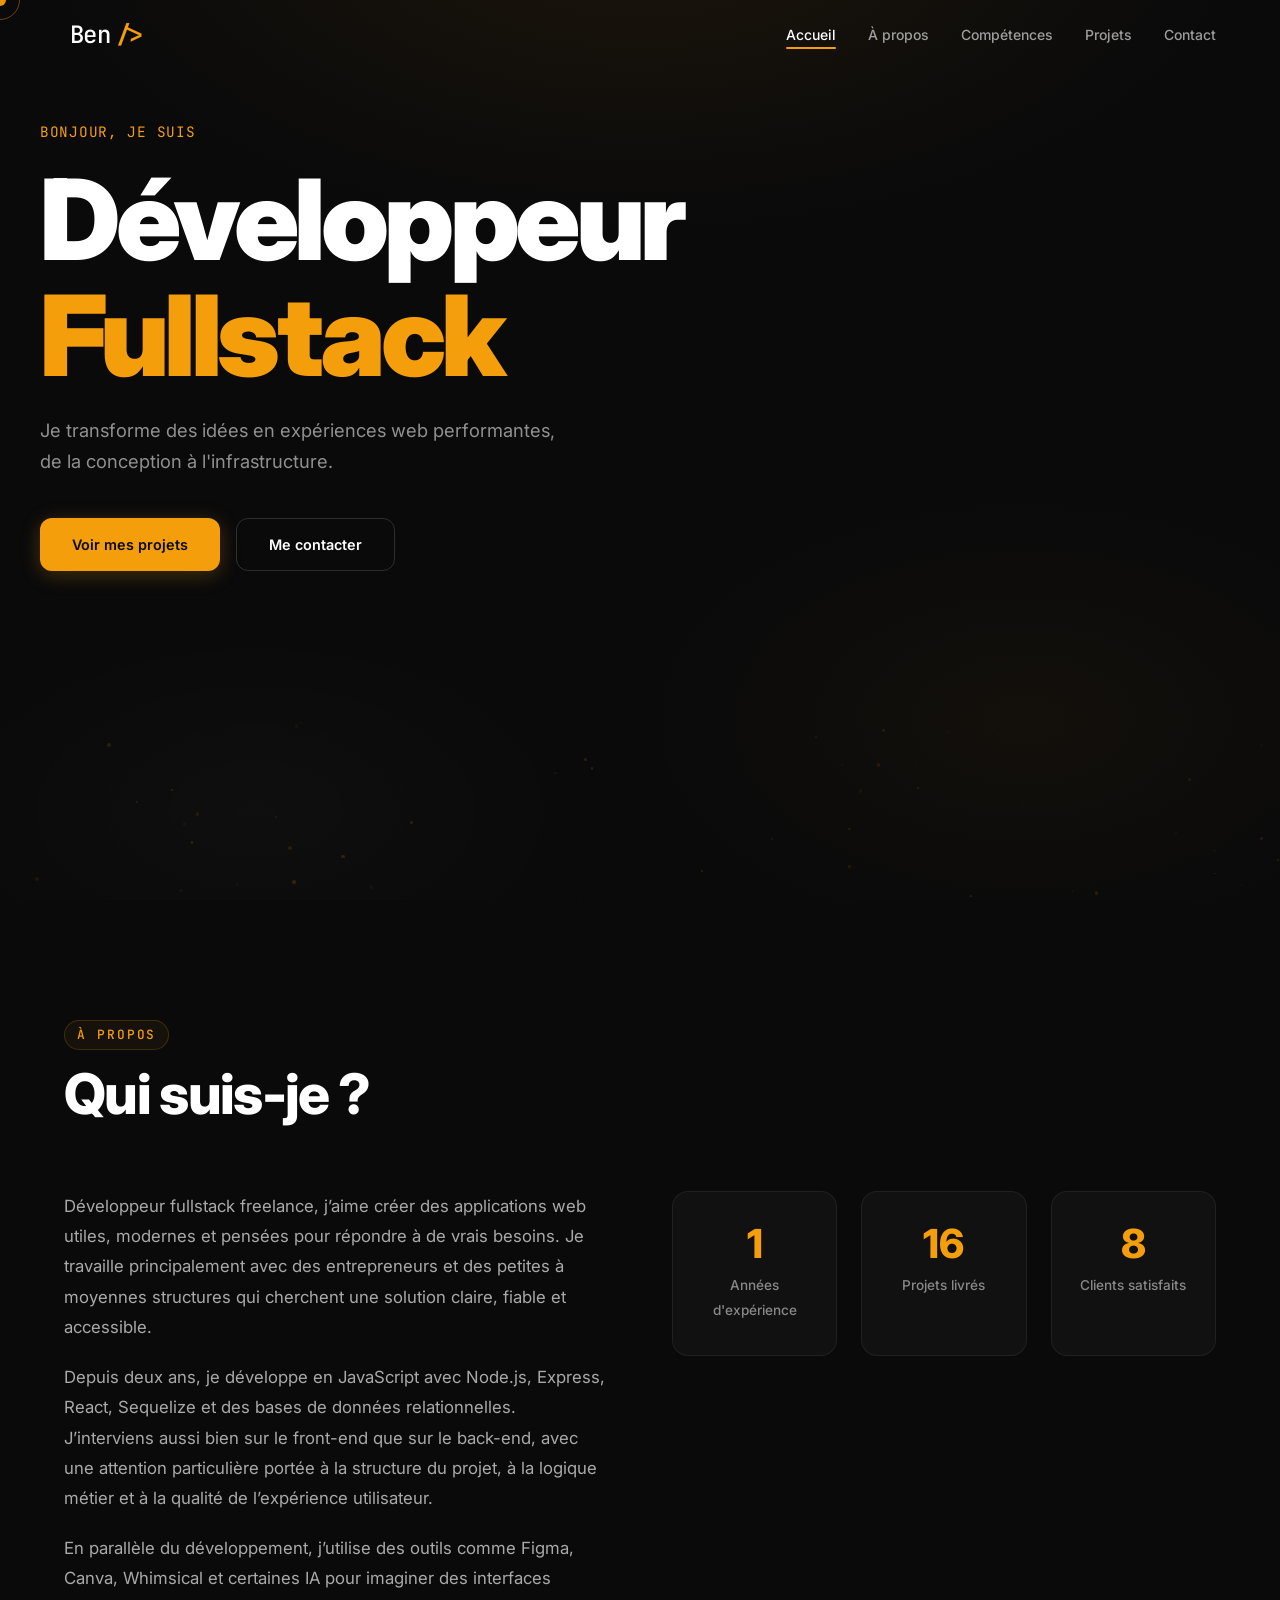
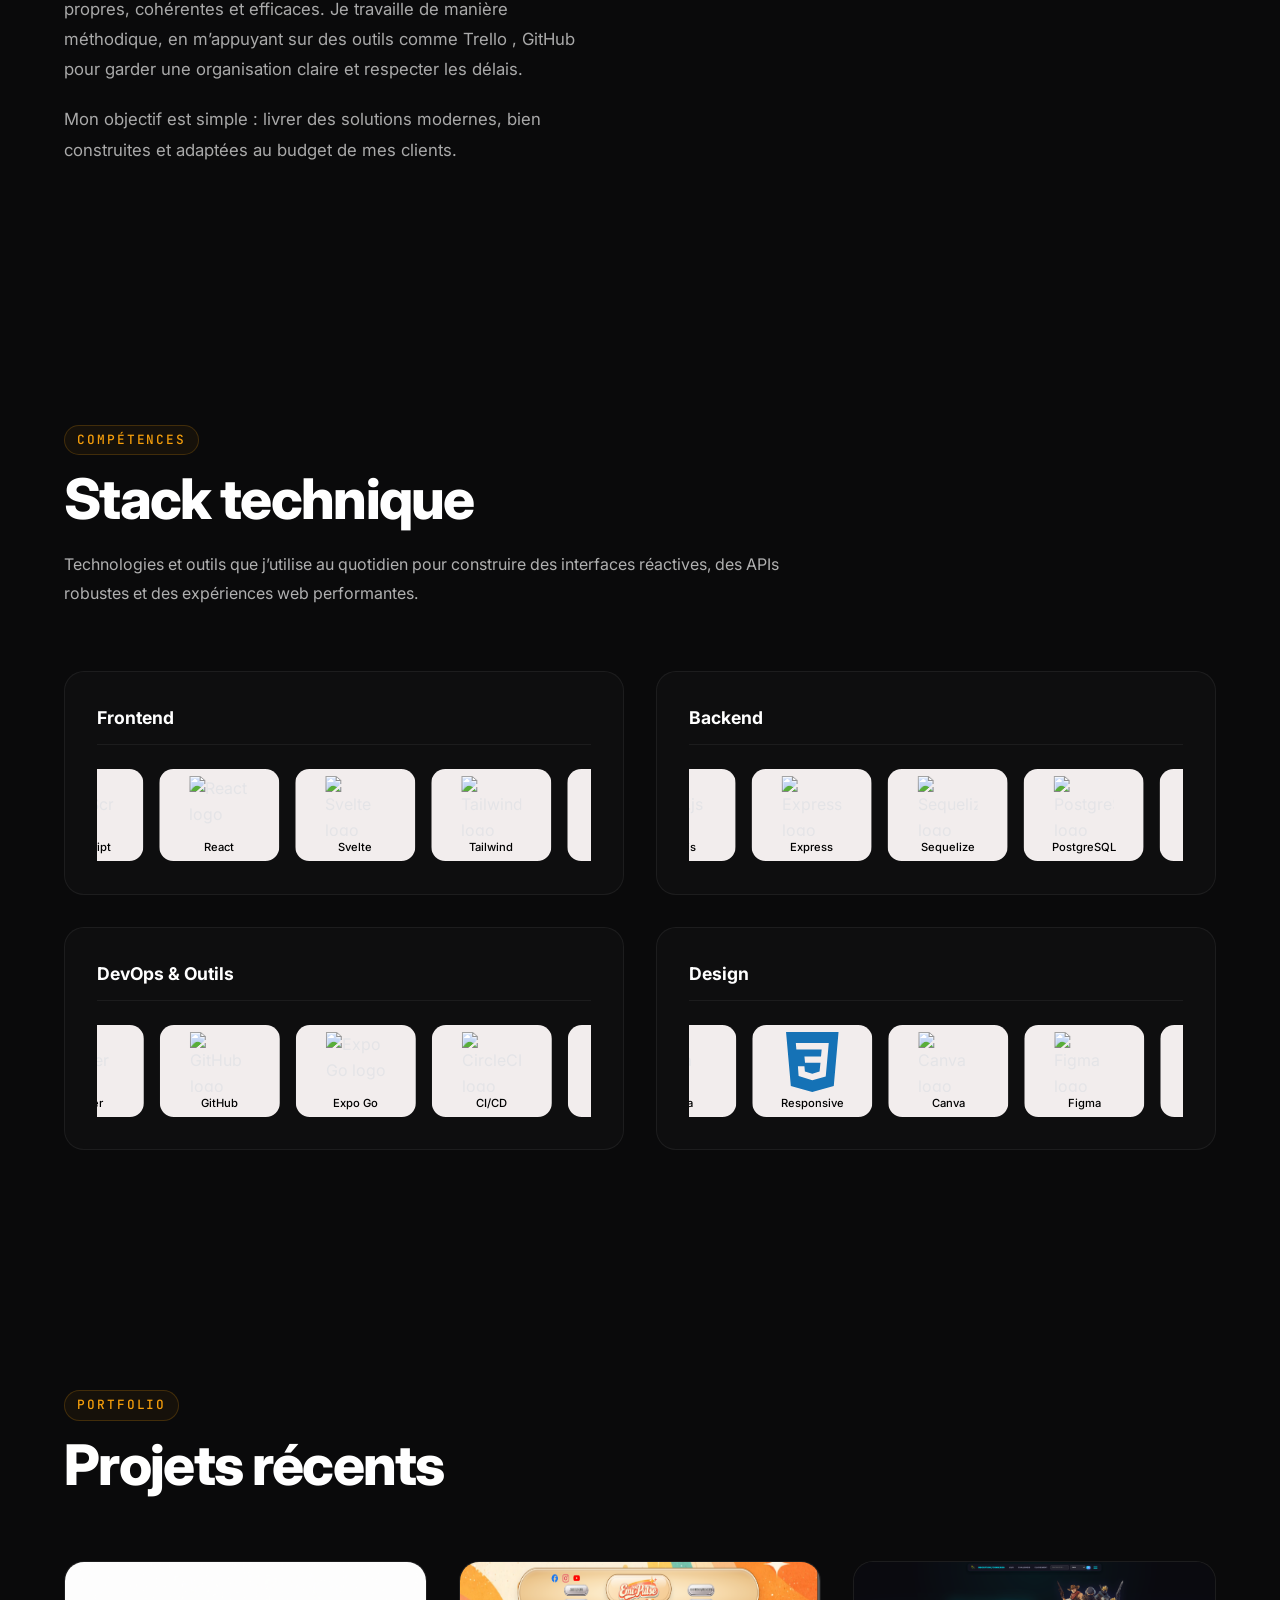
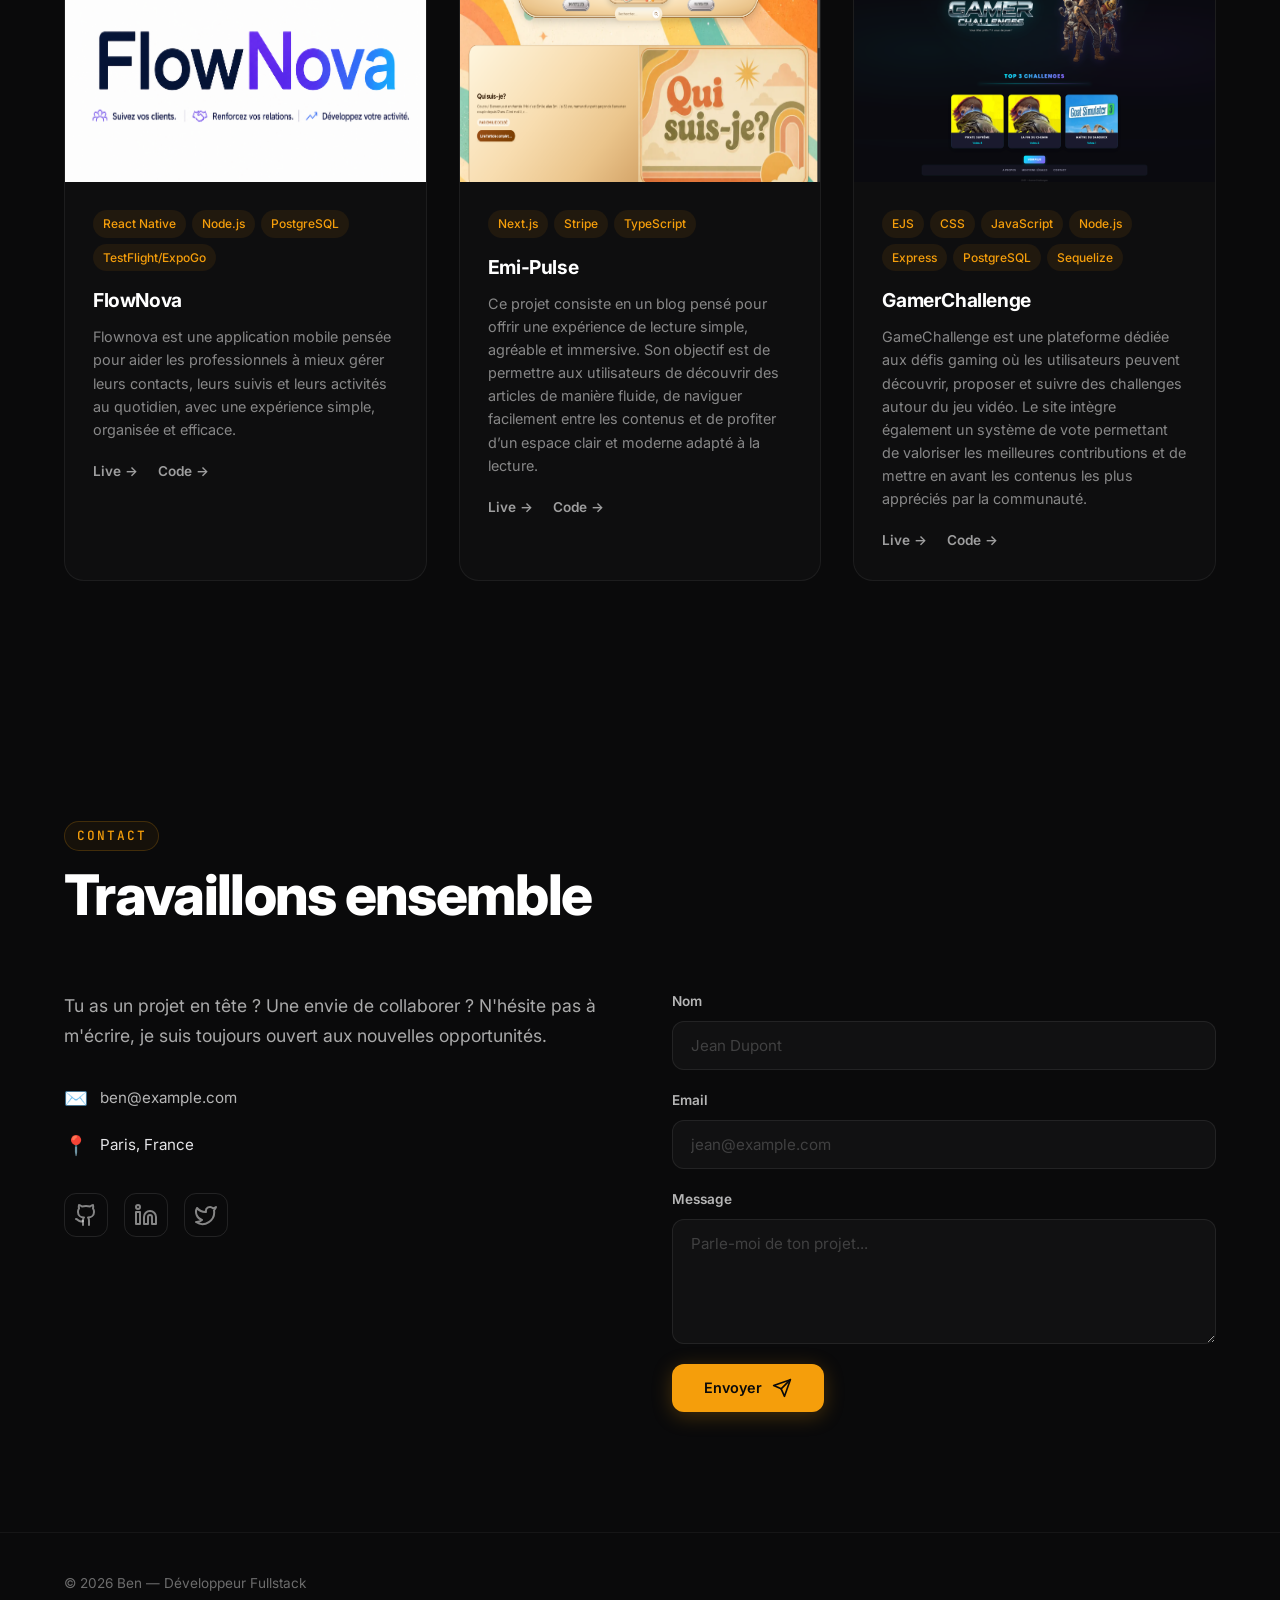
==== commit 6a2391cc: "ajout logo technos original" ====
--- a/index.html
+++ b/index.html
@@ -87,7 +87,7 @@
               logique métier et à la qualité de l’expérience utilisateur.
             </p>
             <p>
-              En parallèle du développement, j’utilise des outils commeFigma, Canva, Whimsical
+              En parallèle du développement, j’utilise des outils comme Figma, Canva, Whimsical
               et certaines IA pour imaginer des interfaces propres, cohérentes
               et efficaces. Je travaille de manière méthodique, en m’appuyant
               sur des outils comme Trello , GitHub pour garder une organisation claire et
@@ -135,49 +135,49 @@
             <div class="skill-logo-grid">
               <div class="skill-logo-card">
                 <div class="skill-logo-card__icon">
-                  <img src="https://cdn.jsdelivr.net/npm/simple-icons@latest/icons/javascript.svg" alt="JavaScript logo" />
+                  <img src="https://cdn.simpleicons.org/javascript/F7DF1E" alt="JavaScript logo" />
                 </div>
                 <span class="skill-logo-card__label">JavaScript</span>
               </div>
               <div class="skill-logo-card">
                 <div class="skill-logo-card__icon">
-                  <img src="https://cdn.jsdelivr.net/npm/simple-icons@latest/icons/react.svg" alt="React logo" />
+                  <img src="https://cdn.simpleicons.org/react/61DAFB" alt="React logo" />
                 </div>
                 <span class="skill-logo-card__label">React</span>
               </div>
               <div class="skill-logo-card">
                 <div class="skill-logo-card__icon">
-                  <img src="https://cdn.jsdelivr.net/npm/simple-icons@latest/icons/svelte.svg" alt="Svelte logo" />
+                  <img src="https://cdn.simpleicons.org/svelte/FF3E00" alt="Svelte logo" />
                 </div>
                 <span class="skill-logo-card__label">Svelte</span>
               </div>
               <div class="skill-logo-card">
                 <div class="skill-logo-card__icon">
-                  <img src="https://cdn.jsdelivr.net/npm/simple-icons@latest/icons/tailwindcss.svg" alt="Tailwind logo" />
+                  <img src="https://cdn.simpleicons.org/tailwindcss/06B6D4" alt="Tailwind logo" />
                 </div>
                 <span class="skill-logo-card__label">Tailwind</span>
               </div>
               <div class="skill-logo-card">
                 <div class="skill-logo-card__icon">
-                  <img src="https://cdn.jsdelivr.net/npm/simple-icons@latest/icons/html5.svg" alt="HTML5 logo" />
+                  <img src="https://cdn.simpleicons.org/html5/E34F26" alt="HTML5 logo" />
                 </div>
                 <span class="skill-logo-card__label">HTML5</span>
               </div>
               <div class="skill-logo-card">
                 <div class="skill-logo-card__icon">
-                  <img src="https://cdn.jsdelivr.net/npm/simple-icons@latest/icons/css3.svg" alt="CSS3 logo" />
+                  <img src="images/css3.svg" alt="CSS3 logo" />
                 </div>
                 <span class="skill-logo-card__label">CSS3</span>
               </div>
               <div class="skill-logo-card">
                 <div class="skill-logo-card__icon">
-                  <img src="https://cdn.jsdelivr.net/npm/simple-icons@latest/icons/typescript.svg" alt="TypeScript logo" />
+                  <img src="https://cdn.simpleicons.org/typescript/3178C6" alt="TypeScript logo" />
                 </div>
                 <span class="skill-logo-card__label">TypeScript</span>
               </div>
               <div class="skill-logo-card">
                 <div class="skill-logo-card__icon">
-                  <img src="https://cdn.jsdelivr.net/npm/simple-icons@latest/icons/nextdotjs.svg" alt="Next.js logo" />
+                  <img src="https://cdn.simpleicons.org/nextdotjs/F59E0B" alt="Next.js logo" />
                 </div>
                 <span class="skill-logo-card__label">Next.js</span>
               </div>
@@ -189,37 +189,37 @@
             <div class="skill-logo-grid">
               <div class="skill-logo-card">
                 <div class="skill-logo-card__icon">
-                  <img src="https://cdn.jsdelivr.net/npm/simple-icons@latest/icons/nodedotjs.svg" alt="Node.js logo" />
+                  <img src="https://cdn.simpleicons.org/nodedotjs/5FA04E" alt="Node.js logo" />
                 </div>
                 <span class="skill-logo-card__label">Node.js</span>
               </div>
               <div class="skill-logo-card">
                 <div class="skill-logo-card__icon">
-                  <img src="https://cdn.jsdelivr.net/npm/simple-icons@latest/icons/express.svg" alt="Express logo" />
+                  <img src="https://cdn.simpleicons.org/express/00A8E1" alt="Express logo" />
                 </div>
                 <span class="skill-logo-card__label">Express</span>
               </div>
               <div class="skill-logo-card">
                 <div class="skill-logo-card__icon">
-                  <img src="https://cdn.jsdelivr.net/npm/simple-icons@latest/icons/sequelize.svg" alt="Sequelize logo" />
+                  <img src="https://cdn.simpleicons.org/sequelize/52B0E7" alt="Sequelize logo" />
                 </div>
                 <span class="skill-logo-card__label">Sequelize</span>
               </div>
               <div class="skill-logo-card">
                 <div class="skill-logo-card__icon">
-                  <img src="https://cdn.jsdelivr.net/npm/simple-icons@latest/icons/postgresql.svg" alt="PostgreSQL logo" />
+                  <img src="https://cdn.simpleicons.org/postgresql/4169E1" alt="PostgreSQL logo" />
                 </div>
                 <span class="skill-logo-card__label">PostgreSQL</span>
               </div>
               <div class="skill-logo-card">
                 <div class="skill-logo-card__icon">
-                  <img src="https://cdn.jsdelivr.net/npm/simple-icons@latest/icons/mysql.svg" alt="MySQL logo" />
+                  <img src="https://cdn.simpleicons.org/mysql/4479A1" alt="MySQL logo" />
                 </div>
                 <span class="skill-logo-card__label">MySQL</span>
               </div>
               <div class="skill-logo-card">
                 <div class="skill-logo-card__icon">
-                  <img src="https://cdn.jsdelivr.net/npm/simple-icons@latest/icons/jsonwebtokens.svg" alt="JWT logo" />
+                  <img src="https://cdn.simpleicons.org/jsonwebtokens/FFB020" alt="JWT logo" />
                 </div>
                 <span class="skill-logo-card__label">JWT</span>
               </div>
@@ -231,37 +231,37 @@
             <div class="skill-logo-grid">
               <div class="skill-logo-card">
                 <div class="skill-logo-card__icon">
-                  <img src="https://cdn.jsdelivr.net/npm/simple-icons@latest/icons/docker.svg" alt="Docker logo" />
+                  <img src="https://cdn.simpleicons.org/docker/2496ED" alt="Docker logo" />
                 </div>
                 <span class="skill-logo-card__label">Docker</span>
               </div>
               <div class="skill-logo-card">
                 <div class="skill-logo-card__icon">
-                  <img src="https://cdn.jsdelivr.net/npm/simple-icons@latest/icons/github.svg" alt="GitHub logo" />
+                  <img src="https://cdn.simpleicons.org/github/6E5494" alt="GitHub logo" />
                 </div>
                 <span class="skill-logo-card__label">GitHub</span>
               </div>
               <div class="skill-logo-card">
                 <div class="skill-logo-card__icon">
-                  <img src="https://cdn.jsdelivr.net/npm/simple-icons@latest/icons/expo.svg" alt="Expo Go logo" />
+                  <img src="https://cdn.simpleicons.org/expo/1C2024" alt="Expo Go logo" />
                 </div>
                 <span class="skill-logo-card__label">Expo Go</span>
               </div>
               <div class="skill-logo-card">
                 <div class="skill-logo-card__icon">
-                  <img src="https://cdn.jsdelivr.net/npm/simple-icons@latest/icons/circleci.svg" alt="CircleCI logo" />
+                  <img src="https://cdn.simpleicons.org/circleci/06B6D4" alt="CircleCI logo" />
                 </div>
                 <span class="skill-logo-card__label">CI/CD</span>
               </div>
               <div class="skill-logo-card">
                 <div class="skill-logo-card__icon">
-                  <img src="https://cdn.jsdelivr.net/npm/simple-icons@latest/icons/git.svg" alt="Git logo" />
+                  <img src="https://cdn.simpleicons.org/git/F05032" alt="Git logo" />
                 </div>
                 <span class="skill-logo-card__label">Git</span>
               </div>
               <div class="skill-logo-card">
                 <div class="skill-logo-card__icon">
-                  <img src="https://cdn.jsdelivr.net/npm/simple-icons@latest/icons/trello.svg" alt="Trello logo" />
+                  <img src="https://cdn.simpleicons.org/trello/0052CC" alt="Trello logo" />
                 </div>
                 <span class="skill-logo-card__label">Trello</span>
               </div>
@@ -273,32 +273,30 @@
             <div class="skill-logo-grid">
               <div class="skill-logo-card">
                 <div class="skill-logo-card__icon">
-                  <img src="https://cdn.jsdelivr.net/npm/simple-icons@latest/icons/figma.svg" alt="Figma logo" />
-                </div>
-                <span class="skill-logo-card__label">UI/UX</span>
-              </div>
-              <div class="skill-logo-card">
-                <div class="skill-logo-card__icon">
-                  <img src="https://cdn.jsdelivr.net/npm/simple-icons@latest/icons/css3.svg" alt="CSS3 logo" />
+                  <img src="https://cdn.simpleicons.org/figma/F24E1E" alt="Figma logo" />
+                </div>
+                <span class="skill-logo-card__label">Figma</span>
+              </div>
+              <div class="skill-logo-card">
+                <div class="skill-logo-card__icon">
+                  <img src="images/css3.svg" alt="CSS3 logo" />
                 </div>
                 <span class="skill-logo-card__label">Responsive</span>
               </div>
               <div class="skill-logo-card">
                 <div class="skill-logo-card__icon">
-                  <img src="https://cdn.jsdelivr.net/npm/simple-icons@latest/icons/adobexd.svg" alt="Adobe XD logo" />
-                </div>
-                <span class="skill-logo-card__label">Adobe XD</span>
-              </div>
-              <div class="skill-logo-card">
-                <div class="skill-logo-card__icon">
-                  <img src="https://cdn.jsdelivr.net/npm/simple-icons@latest/icons/sketch.svg" alt="Sketch logo" />
-                </div>
-                <span class="skill-logo-card__label">Sketch</span>
-              </div>
-            </div>
-          </div>
+                  <img src="https://cdn.simpleicons.org/canvas/00C4CC" alt="Canva logo" />
+                </div>
+                <span class="skill-logo-card__label">Canva</span>
+              </div>
+              
+            </div>
+          </div>
+          </div>
+        </div>
+      </section>
 <!-- ===== PROJECTS ===== -->
-    <section class="projects section" id="projects">
+  <section class="projects section" id="projects">
       <div class="container">
         <div class="section__header reveal">
           <span class="section__tag">Portfolio</span>
@@ -536,6 +534,7 @@
         </div>
       </div>
     </section>
+    
 
     <!-- ===== FOOTER ===== -->
     <footer class="footer">
--- a/style.css
+++ b/style.css
@@ -390,6 +390,9 @@
 
 /* ========== SECTION ========== */
 .section {
+  display: block;
+  width: 100%;
+  clear: both;
   padding: 120px 0;
   position: relative;
 }
@@ -548,9 +551,9 @@
   display: flex;
   flex-direction: column;
   align-items: center;
-  gap: 10px;
-  padding: 16px 8px;
-  background: rgba(255, 255, 255, 0.025);
+  gap: 5px;
+  padding: 6px 2px;
+  background-color: rgb(242, 237, 237);
   border: 1px solid rgba(255, 255, 255, 0.06);
   border-radius: 14px;
   transition: all 0.3s ease;
@@ -564,8 +567,8 @@
 }
 
 .skill-logo-card__icon {
-  width: 36px;
-  height: 36px;
+  width: 60px;
+  height: 60px;
   display: flex;
   align-items: center;
   justify-content: center;
@@ -578,8 +581,8 @@
 }
 
 .skill-logo-card__icon img {
-  width: 30px;
-  height: 30px;
+  width: 60px;
+  height: 60px;
   display: block;
   object-fit: contain;
 }
@@ -593,7 +596,7 @@
 .skill-logo-card__label {
   font-size: 0.7rem;
   font-weight: 500;
-  color: rgba(255, 255, 255, 0.6);
+  color: rgb(0, 0, 0);
   text-align: center;
   line-height: 1.2;
   transition: color 0.3s ease;
@@ -1000,6 +1003,15 @@
   }
 }
 
+/* Force sections to stack vertically (override potential overrides) */
+#projects,
+#contact,
+section {
+  display: block !important;
+  width: 100% !important;
+  clear: both !important;
+}
+
 /* ========== SCROLLBAR ========== */
 ::-webkit-scrollbar {
   width: 6px;
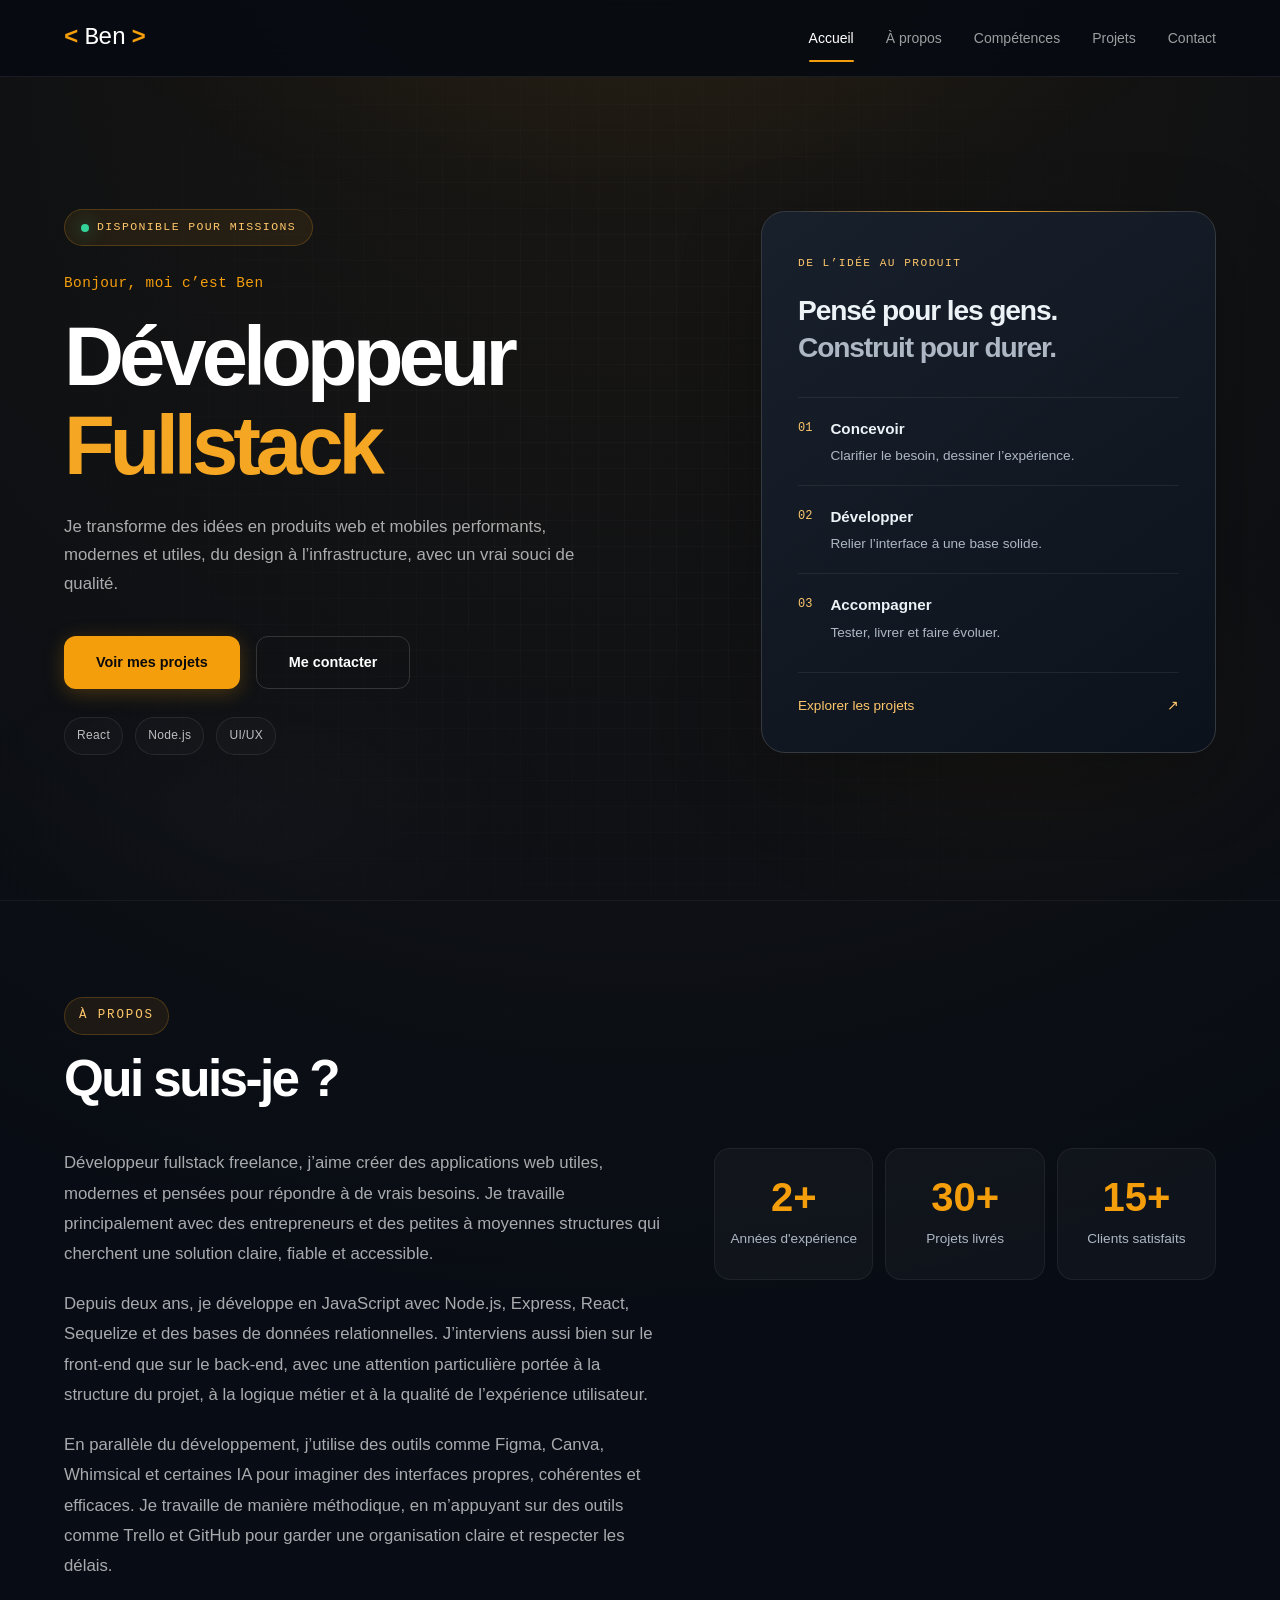
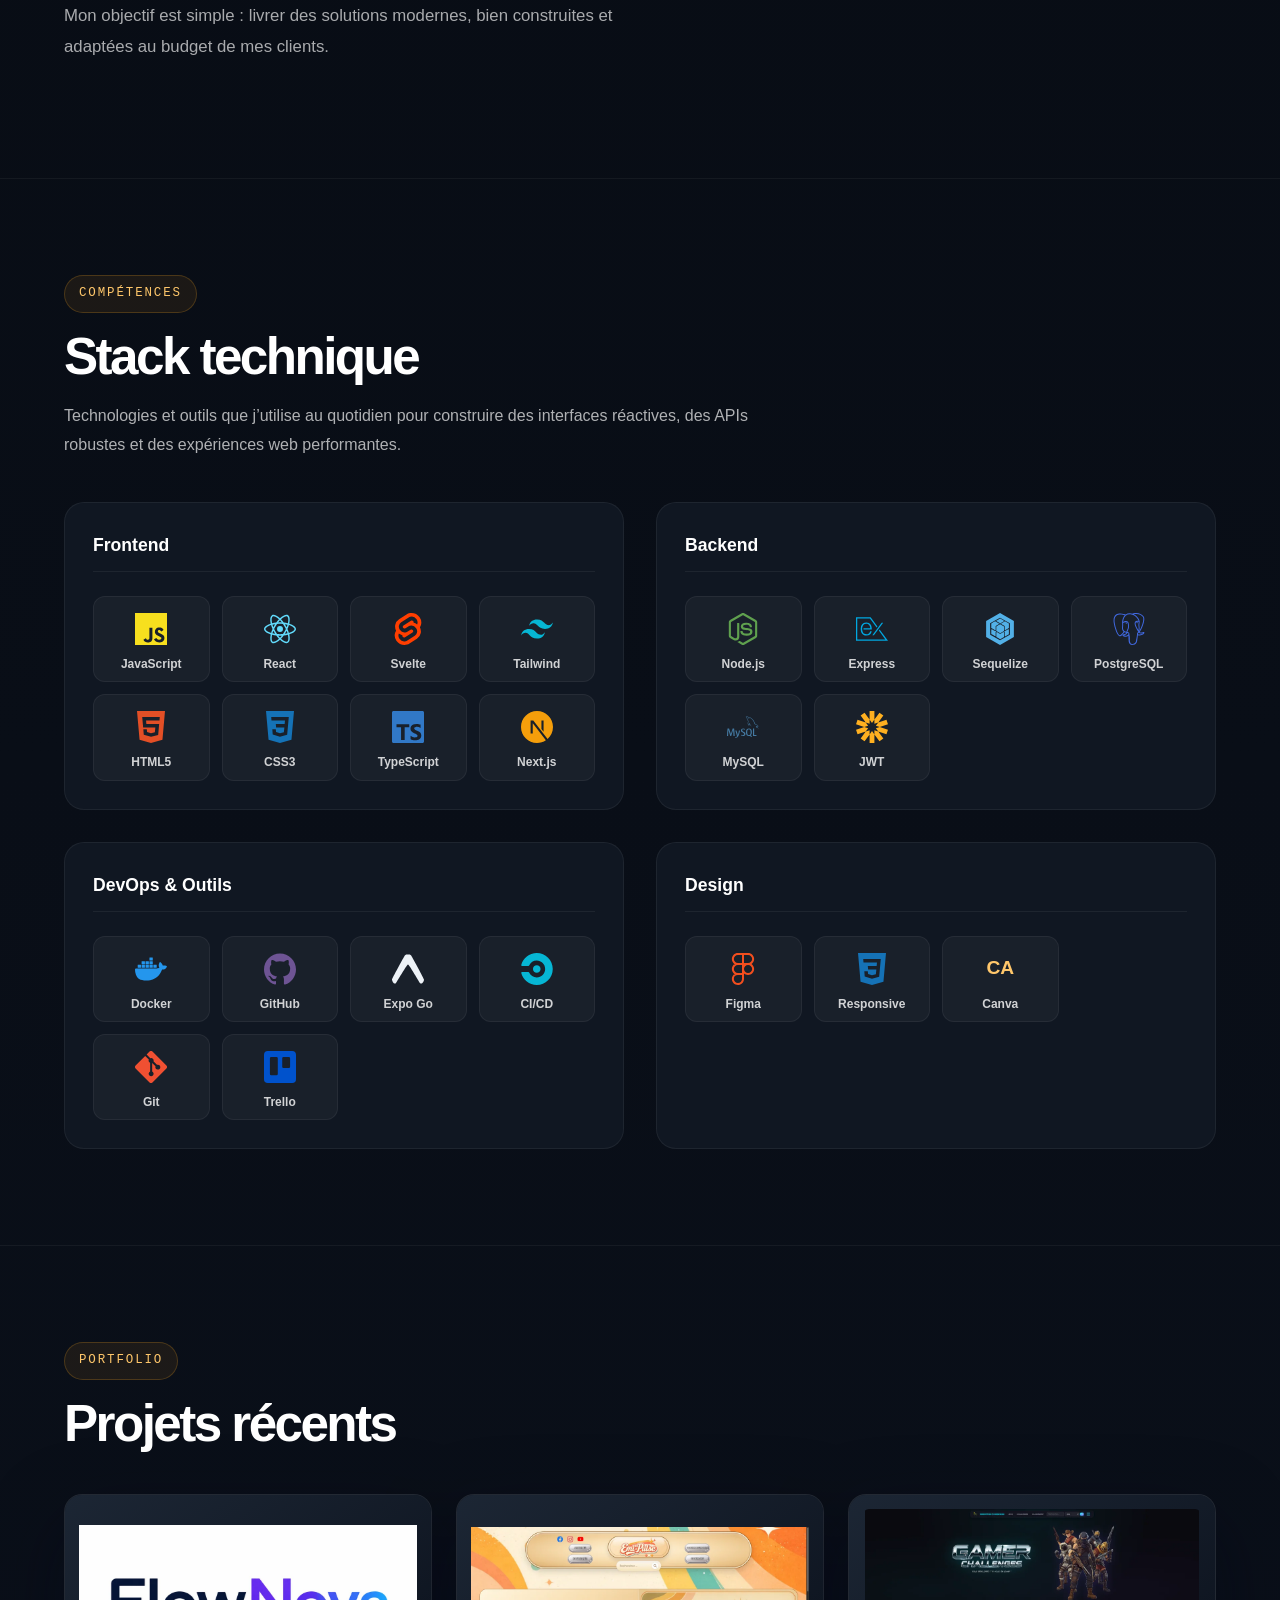
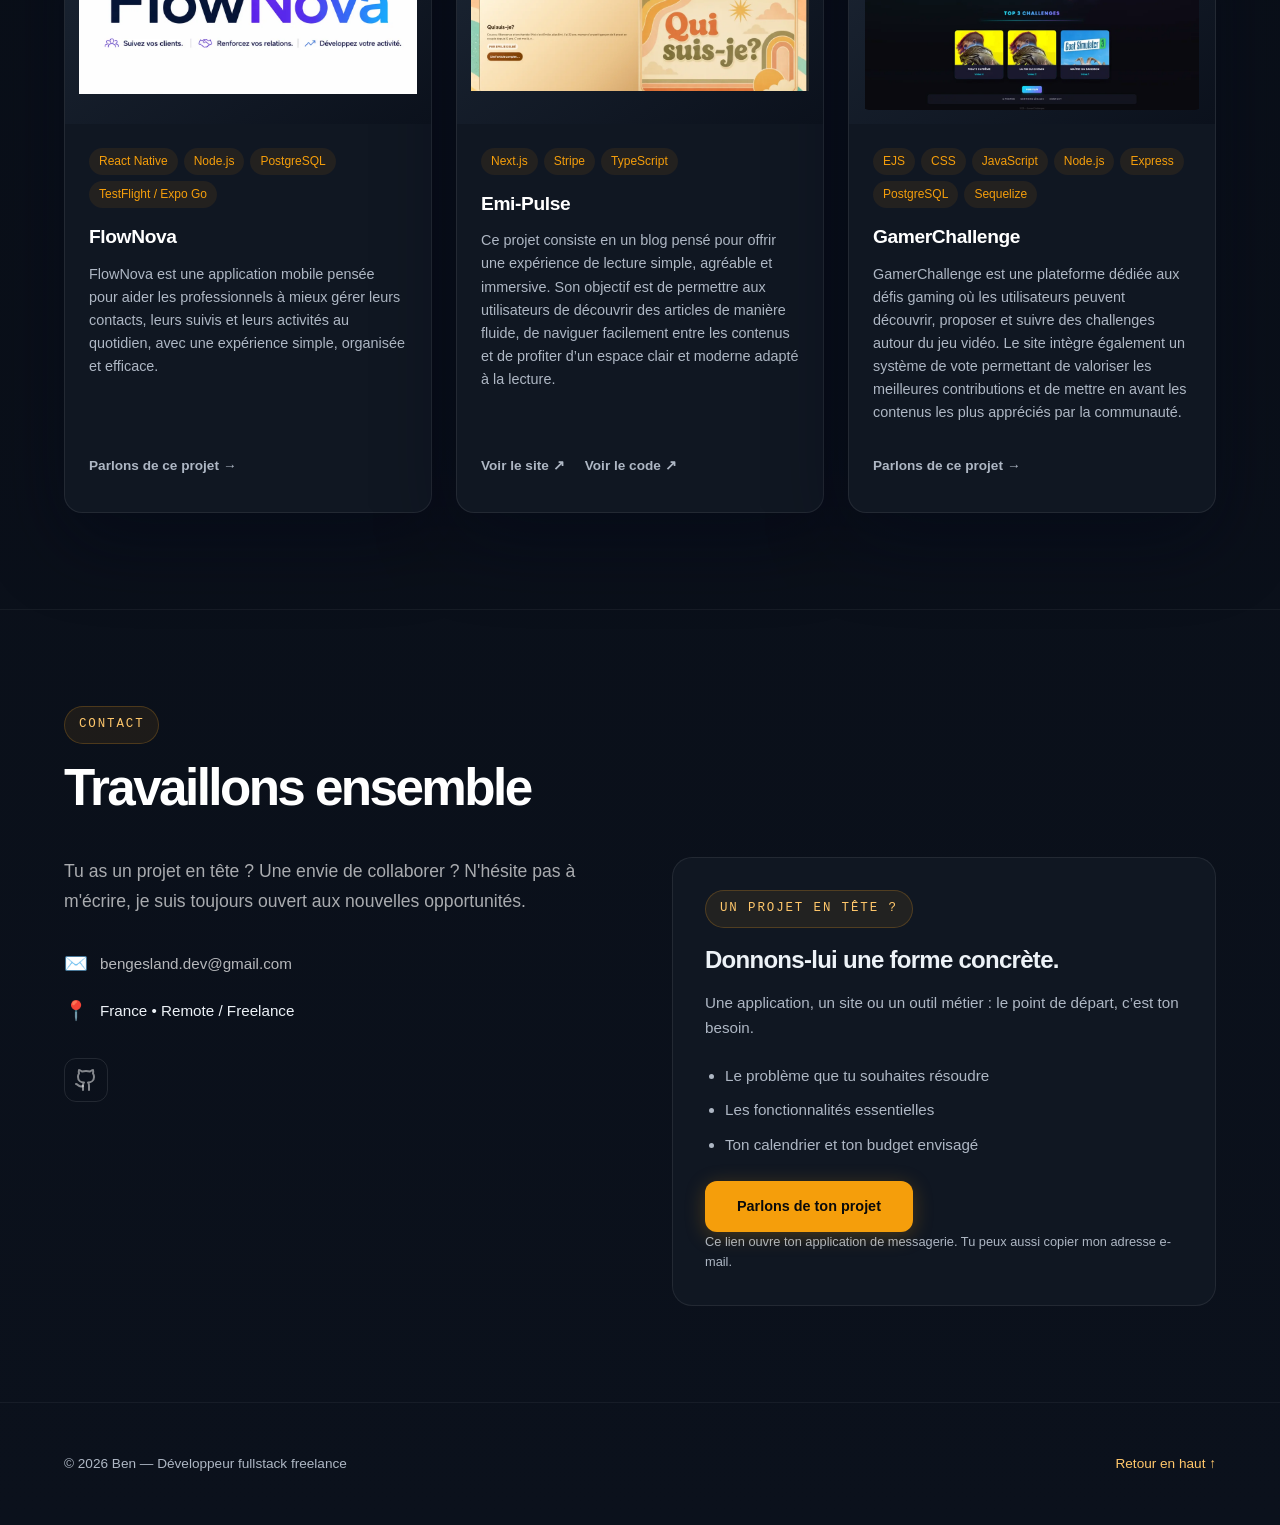
==== commit daac32fa: "premiere refonte avant deploiement" ====
--- a/index.html
+++ b/index.html
@@ -3,28 +3,26 @@
   <head>
     <meta charset="UTF-8" />
     <meta name="viewport" content="width=device-width, initial-scale=1.0" />
-    <title>Portfolio | Développeur Fullstack</title>
+    <title>Ben — Développeur fullstack freelance | Web &amp; mobile</title>
+    <meta name="description" content="Ben, développeur fullstack freelance en France. Conception d’applications web et mobiles : React, Node.js et PostgreSQL. Découvrez mes projets." />
+    <meta name="theme-color" content="#070b12" />
+    <meta property="og:type" content="website" />
+    <meta property="og:locale" content="fr_FR" />
+    <meta property="og:title" content="Ben — Développeur fullstack freelance" />
+    <meta property="og:description" content="Des idées aux applications web et mobiles. Découvrez mes projets et mon approche du développement." />
     <link rel="icon" type="image/svg+xml" href="favicon.svg" />
     <link rel="stylesheet" href="style.css" />
-    <link rel="preconnect" href="https://fonts.googleapis.com" />
-    <link rel="preconnect" href="https://fonts.gstatic.com" crossorigin />
-    <link
-      href="https://fonts.googleapis.com/css2?family=Inter:wght@400;500;600;700;800;900&family=JetBrains+Mono:wght@400;500&display=swap"
-      rel="stylesheet"
-    />
   </head>
   <body>
-    <!-- ===== CURSOR ===== -->
-    <div class="cursor" id="cursor"></div>
-    <div class="cursor-follower" id="cursorFollower"></div>
+    <a class="skip-link" href="#main">Aller au contenu</a>
 
     <!-- ===== NAV ===== -->
-    <nav class="nav" id="nav">
+    <nav class="nav" id="nav" aria-label="Navigation principale">
       <div class="nav__inner container">
-        <a href="#" class="nav__logo">
-          <span class="nav__logo-bracket"></span>
+        <a href="#hero" class="nav__logo" aria-label="Ben — accueil">
+          <span class="nav__logo-bracket">&lt;</span>
           <span class="nav__logo-text">Ben</span>
-          <span class="nav__logo-bracket">/></span>
+          <span class="nav__logo-bracket">&gt;</span>
         </a>
         <ul class="nav__links" id="navLinks">
           <li><a href="#hero" class="nav__link active">Accueil</a></li>
@@ -33,34 +31,48 @@
           <li><a href="#projects" class="nav__link">Projets</a></li>
           <li><a href="#contact" class="nav__link">Contact</a></li>
         </ul>
-        <button class="nav__toggle" id="navToggle" aria-label="Menu">
+        <button class="nav__toggle" id="navToggle" aria-label="Ouvrir le menu" aria-expanded="false" aria-controls="navLinks" type="button">
           <span></span><span></span><span></span>
         </button>
       </div>
     </nav>
 
+    <main id="main" tabindex="-1">
     <!-- ===== HERO ===== -->
     <section class="hero" id="hero">
-      <div class="hero__bg" id="heroBg"></div>
-      <div class="hero__particles" id="particles"></div>
+      <div class="hero__bg" aria-hidden="true"></div>
       <div class="hero__content container">
-        <p class="hero__greeting reveal">Bonjour, je suis</p>
+        <div class="hero__badge reveal">Disponible pour missions</div>
+        <p class="hero__greeting reveal">Bonjour, moi c’est Ben</p>
         <h1 class="hero__title reveal">
           <span class="hero__title-line">Développeur</span>
-          <span class="hero__title-line hero__title-line--accent"
-            >Fullstack</span
-          >
+          <span class="hero__title-line hero__title-line--accent">Fullstack</span>
         </h1>
         <p class="hero__subtitle reveal">
-          Je transforme des idées en expériences web performantes,
-          <br class="hide-mobile" />
-          de la conception à l'infrastructure.
+          Je transforme des idées en produits web et mobiles performants, modernes et utiles,
+
+          du design à l’infrastructure, avec un vrai souci de qualité.
         </p>
         <div class="hero__actions reveal">
           <a href="#projects" class="btn btn--primary">Voir mes projets</a>
           <a href="#contact" class="btn btn--ghost">Me contacter</a>
         </div>
-      </div>
+        <div class="hero__meta reveal">
+          <span>React</span>
+          <span>Node.js</span>
+          <span>UI/UX</span>
+        </div>
+      </div>
+      <aside class="hero__studio" aria-label="Mon approche">
+        <span class="studio__eyebrow">De l’idée au produit</span>
+        <p class="studio__title">Pensé pour les gens.<br /><span>Construit pour durer.</span></p>
+        <ol class="studio__steps">
+          <li><span>01</span><div><strong>Concevoir</strong><p>Clarifier le besoin, dessiner l’expérience.</p></div></li>
+          <li><span>02</span><div><strong>Développer</strong><p>Relier l’interface à une base solide.</p></div></li>
+          <li><span>03</span><div><strong>Accompagner</strong><p>Tester, livrer et faire évoluer.</p></div></li>
+        </ol>
+        <a href="#projects" class="studio__link">Explorer les projets <span aria-hidden="true">↗</span></a>
+      </aside>
     </section>
 
     <!-- ===== ABOUT ===== -->
@@ -90,7 +102,7 @@
               En parallèle du développement, j’utilise des outils comme Figma, Canva, Whimsical
               et certaines IA pour imaginer des interfaces propres, cohérentes
               et efficaces. Je travaille de manière méthodique, en m’appuyant
-              sur des outils comme Trello , GitHub pour garder une organisation claire et
+              sur des outils comme Trello et GitHub pour garder une organisation claire et
               respecter les délais.
             </p>
             <p>
@@ -100,15 +112,15 @@
           </div>
           <div class="about__stats reveal">
             <div class="stat-card">
-              <span class="stat-card__number" data-count="2">0</span>
+              <span class="stat-card__number" data-count="2">2+</span>
               <span class="stat-card__label">Années d'expérience</span>
             </div>
             <div class="stat-card">
-              <span class="stat-card__number" data-count="30">0</span>
+              <span class="stat-card__number" data-count="30">30+</span>
               <span class="stat-card__label">Projets livrés</span>
             </div>
             <div class="stat-card">
-              <span class="stat-card__number" data-count="15">0</span>
+              <span class="stat-card__number" data-count="15">15+</span>
               <span class="stat-card__label">Clients satisfaits</span>
             </div>
           </div>
@@ -135,49 +147,49 @@
             <div class="skill-logo-grid">
               <div class="skill-logo-card">
                 <div class="skill-logo-card__icon">
-                  <img src="https://cdn.simpleicons.org/javascript/F7DF1E" alt="JavaScript logo" />
+                  <img loading="lazy" decoding="async" src="images/icons/javascript.svg" alt="" width="32" height="32" />
                 </div>
                 <span class="skill-logo-card__label">JavaScript</span>
               </div>
               <div class="skill-logo-card">
                 <div class="skill-logo-card__icon">
-                  <img src="https://cdn.simpleicons.org/react/61DAFB" alt="React logo" />
+                  <img loading="lazy" decoding="async" src="images/icons/react.svg" alt="" width="32" height="32" />
                 </div>
                 <span class="skill-logo-card__label">React</span>
               </div>
               <div class="skill-logo-card">
                 <div class="skill-logo-card__icon">
-                  <img src="https://cdn.simpleicons.org/svelte/FF3E00" alt="Svelte logo" />
+                  <img loading="lazy" decoding="async" src="images/icons/svelte.svg" alt="" width="32" height="32" />
                 </div>
                 <span class="skill-logo-card__label">Svelte</span>
               </div>
               <div class="skill-logo-card">
                 <div class="skill-logo-card__icon">
-                  <img src="https://cdn.simpleicons.org/tailwindcss/06B6D4" alt="Tailwind logo" />
+                  <img loading="lazy" decoding="async" src="images/icons/tailwindcss.svg" alt="" width="32" height="32" />
                 </div>
                 <span class="skill-logo-card__label">Tailwind</span>
               </div>
               <div class="skill-logo-card">
                 <div class="skill-logo-card__icon">
-                  <img src="https://cdn.simpleicons.org/html5/E34F26" alt="HTML5 logo" />
+                  <img loading="lazy" decoding="async" src="images/icons/html5.svg" alt="" width="32" height="32" />
                 </div>
                 <span class="skill-logo-card__label">HTML5</span>
               </div>
               <div class="skill-logo-card">
                 <div class="skill-logo-card__icon">
-                  <img src="images/css3.svg" alt="CSS3 logo" />
+                  <img loading="lazy" decoding="async" src="images/css3.svg" alt="" width="32" height="32" />
                 </div>
                 <span class="skill-logo-card__label">CSS3</span>
               </div>
               <div class="skill-logo-card">
                 <div class="skill-logo-card__icon">
-                  <img src="https://cdn.simpleicons.org/typescript/3178C6" alt="TypeScript logo" />
+                  <img loading="lazy" decoding="async" src="images/icons/typescript.svg" alt="" width="32" height="32" />
                 </div>
                 <span class="skill-logo-card__label">TypeScript</span>
               </div>
               <div class="skill-logo-card">
                 <div class="skill-logo-card__icon">
-                  <img src="https://cdn.simpleicons.org/nextdotjs/F59E0B" alt="Next.js logo" />
+                  <img loading="lazy" decoding="async" src="images/icons/nextdotjs.svg" alt="" width="32" height="32" />
                 </div>
                 <span class="skill-logo-card__label">Next.js</span>
               </div>
@@ -189,37 +201,37 @@
             <div class="skill-logo-grid">
               <div class="skill-logo-card">
                 <div class="skill-logo-card__icon">
-                  <img src="https://cdn.simpleicons.org/nodedotjs/5FA04E" alt="Node.js logo" />
+                  <img loading="lazy" decoding="async" src="images/icons/nodedotjs.svg" alt="" width="32" height="32" />
                 </div>
                 <span class="skill-logo-card__label">Node.js</span>
               </div>
               <div class="skill-logo-card">
                 <div class="skill-logo-card__icon">
-                  <img src="https://cdn.simpleicons.org/express/00A8E1" alt="Express logo" />
+                  <img loading="lazy" decoding="async" src="images/icons/express.svg" alt="" width="32" height="32" />
                 </div>
                 <span class="skill-logo-card__label">Express</span>
               </div>
               <div class="skill-logo-card">
                 <div class="skill-logo-card__icon">
-                  <img src="https://cdn.simpleicons.org/sequelize/52B0E7" alt="Sequelize logo" />
+                  <img loading="lazy" decoding="async" src="images/icons/sequelize.svg" alt="" width="32" height="32" />
                 </div>
                 <span class="skill-logo-card__label">Sequelize</span>
               </div>
               <div class="skill-logo-card">
                 <div class="skill-logo-card__icon">
-                  <img src="https://cdn.simpleicons.org/postgresql/4169E1" alt="PostgreSQL logo" />
+                  <img loading="lazy" decoding="async" src="images/icons/postgresql.svg" alt="" width="32" height="32" />
                 </div>
                 <span class="skill-logo-card__label">PostgreSQL</span>
               </div>
               <div class="skill-logo-card">
                 <div class="skill-logo-card__icon">
-                  <img src="https://cdn.simpleicons.org/mysql/4479A1" alt="MySQL logo" />
+                  <img loading="lazy" decoding="async" src="images/icons/mysql.svg" alt="" width="32" height="32" />
                 </div>
                 <span class="skill-logo-card__label">MySQL</span>
               </div>
               <div class="skill-logo-card">
                 <div class="skill-logo-card__icon">
-                  <img src="https://cdn.simpleicons.org/jsonwebtokens/FFB020" alt="JWT logo" />
+                  <img loading="lazy" decoding="async" src="images/icons/jsonwebtokens.svg" alt="" width="32" height="32" />
                 </div>
                 <span class="skill-logo-card__label">JWT</span>
               </div>
@@ -231,37 +243,37 @@
             <div class="skill-logo-grid">
               <div class="skill-logo-card">
                 <div class="skill-logo-card__icon">
-                  <img src="https://cdn.simpleicons.org/docker/2496ED" alt="Docker logo" />
+                  <img loading="lazy" decoding="async" src="images/icons/docker.svg" alt="" width="32" height="32" />
                 </div>
                 <span class="skill-logo-card__label">Docker</span>
               </div>
               <div class="skill-logo-card">
                 <div class="skill-logo-card__icon">
-                  <img src="https://cdn.simpleicons.org/github/6E5494" alt="GitHub logo" />
+                  <img loading="lazy" decoding="async" src="images/icons/github.svg" alt="" width="32" height="32" />
                 </div>
                 <span class="skill-logo-card__label">GitHub</span>
               </div>
               <div class="skill-logo-card">
                 <div class="skill-logo-card__icon">
-                  <img src="https://cdn.simpleicons.org/expo/1C2024" alt="Expo Go logo" />
+                  <img loading="lazy" decoding="async" src="images/icons/expo.svg" alt="" width="32" height="32" />
                 </div>
                 <span class="skill-logo-card__label">Expo Go</span>
               </div>
               <div class="skill-logo-card">
                 <div class="skill-logo-card__icon">
-                  <img src="https://cdn.simpleicons.org/circleci/06B6D4" alt="CircleCI logo" />
+                  <img loading="lazy" decoding="async" src="images/icons/circleci.svg" alt="" width="32" height="32" />
                 </div>
                 <span class="skill-logo-card__label">CI/CD</span>
               </div>
               <div class="skill-logo-card">
                 <div class="skill-logo-card__icon">
-                  <img src="https://cdn.simpleicons.org/git/F05032" alt="Git logo" />
+                  <img loading="lazy" decoding="async" src="images/icons/git.svg" alt="" width="32" height="32" />
                 </div>
                 <span class="skill-logo-card__label">Git</span>
               </div>
               <div class="skill-logo-card">
                 <div class="skill-logo-card__icon">
-                  <img src="https://cdn.simpleicons.org/trello/0052CC" alt="Trello logo" />
+                  <img loading="lazy" decoding="async" src="images/icons/trello.svg" alt="" width="32" height="32" />
                 </div>
                 <span class="skill-logo-card__label">Trello</span>
               </div>
@@ -273,23 +285,23 @@
             <div class="skill-logo-grid">
               <div class="skill-logo-card">
                 <div class="skill-logo-card__icon">
-                  <img src="https://cdn.simpleicons.org/figma/F24E1E" alt="Figma logo" />
+                  <img loading="lazy" decoding="async" src="images/icons/figma.svg" alt="" width="32" height="32" />
                 </div>
                 <span class="skill-logo-card__label">Figma</span>
               </div>
               <div class="skill-logo-card">
                 <div class="skill-logo-card__icon">
-                  <img src="images/css3.svg" alt="CSS3 logo" />
+                  <img loading="lazy" decoding="async" src="images/css3.svg" alt="" width="32" height="32" />
                 </div>
                 <span class="skill-logo-card__label">Responsive</span>
               </div>
               <div class="skill-logo-card">
                 <div class="skill-logo-card__icon">
-                  <img src="https://cdn.simpleicons.org/canvas/00C4CC" alt="Canva logo" />
+                  <span class="skill-initial" aria-hidden="true">CA</span>
                 </div>
                 <span class="skill-logo-card__label">Canva</span>
               </div>
-              
+
             </div>
           </div>
           </div>
@@ -306,8 +318,8 @@
           <article class="project-card reveal">
             <div class="project-card__img">
               <div class="project-card__placeholder" style="--hue: 200">
-                <img
-                  src="/images/SCREENSHOT_FLOWNOVA.png"
+                <img loading="lazy" decoding="async"
+                  src="images/SCREENSHOT_FLOWNOVA.webp"
                   alt="Application mobile FlowNova"
                 />
               </div>
@@ -315,24 +327,23 @@
             <div class="project-card__body">
               <div class="project-card__tags">
                 <span>React Native</span><span>Node.js</span
-                ><span>PostgreSQL</span><span>TestFlight/ExpoGo</span>
+                ><span>PostgreSQL</span><span>TestFlight / Expo Go</span>
               </div>
               <h3 class="project-card__title">FlowNova</h3>
               <p class="project-card__desc">
-                Flownova est une application mobile pensée pour aider les professionnels
+                FlowNova est une application mobile pensée pour aider les professionnels
                 à mieux gérer leurs contacts, leurs suivis et leurs activités au
                 quotidien, avec une expérience simple, organisée et efficace.
               </p>
               <div class="project-card__links">
-                <a href="#" class="project-link">Live <span>→</span></a>
-                <a href="#" class="project-link">Code <span>→</span></a>
+                <a href="#contact" class="project-link">Parlons de ce projet <span aria-hidden="true">→</span></a>
               </div>
             </div>
           </article>
           <article class="project-card reveal">
             <div class="project-card__img">
               <div class="project-card__placeholder" style="--hue: 280">
-                <img src="/images/SCREENSHOT_BLOG.png" alt="Blog" />
+                <img loading="lazy" decoding="async" src="images/SCREENSHOT_BLOG.webp" alt="Blog" />
               </div>
             </div>
             <div class="project-card__body">
@@ -354,7 +365,7 @@
                   target="_blank"
                   rel="noopener noreferrer"
                 >
-                  Live <span>→</span>
+                  Voir le site <span aria-hidden="true">↗</span>
                 </a>
                 <a
                   href="https://github.com/Gesland-Benjamin/BLOG"
@@ -362,7 +373,7 @@
                   target="_blank"
                   rel="noopener noreferrer"
                 >
-                  Code <span>→</span>
+                  Voir le code <span aria-hidden="true">↗</span>
                 </a>
               </div>
             </div>
@@ -370,8 +381,8 @@
           <article class="project-card reveal">
             <div class="project-card__img">
               <div class="project-card__placeholder" style="--hue: 340">
-                <img
-                  src="/images/SCREENSHOT_GAMERCHALLENGE.png"
+                <img loading="lazy" decoding="async"
+                  src="images/SCREENSHOT_GAMERCHALLENGE.webp"
                   alt="GamerChallenge"
                 />
               </div>
@@ -388,7 +399,7 @@
               </div>
               <h3 class="project-card__title">GamerChallenge</h3>
               <p class="project-card__desc">
-                GameChallenge est une plateforme dédiée aux défis gaming où les
+                GamerChallenge est une plateforme dédiée aux défis gaming où les
                 utilisateurs peuvent découvrir, proposer et suivre des
                 challenges autour du jeu vidéo. Le site intègre également un
                 système de vote permettant de valoriser les meilleures
@@ -396,8 +407,7 @@
                 appréciés par la communauté.
               </p>
               <div class="project-card__links">
-                <a href="#" class="project-link">Live <span>→</span></a>
-                <a href="#" class="project-link">Code <span>→</span></a>
+                <a href="#contact" class="project-link">Parlons de ce projet <span aria-hidden="true">→</span></a>
               </div>
             </div>
           </article>
@@ -422,15 +432,15 @@
             <div class="contact__details">
               <div class="contact__item">
                 <span class="contact__icon">✉️</span>
-                <a href="mailto:ben@example.com">ben@example.com</a>
+                <a href="mailto:bengesland.dev@gmail.com">bengesland.dev@gmail.com</a>
               </div>
               <div class="contact__item">
                 <span class="contact__icon">📍</span>
-                <span>Paris, France</span>
+                <span>France • Remote / Freelance</span>
               </div>
             </div>
             <div class="contact__socials">
-              <a href="#" class="social-link" aria-label="GitHub">
+              <a href="https://github.com/Gesland-Benjamin" target="_blank" rel="noopener noreferrer" class="social-link" aria-label="GitHub">
                 <svg
                   width="24"
                   height="24"
@@ -447,101 +457,34 @@
                   <path d="M9 18c-4.51 2-5-2-7-2" />
                 </svg>
               </a>
-              <a href="#" class="social-link" aria-label="LinkedIn">
-                <svg
-                  width="24"
-                  height="24"
-                  viewBox="0 0 24 24"
-                  fill="none"
-                  stroke="currentColor"
-                  stroke-width="2"
-                  stroke-linecap="round"
-                  stroke-linejoin="round"
-                >
-                  <path
-                    d="M16 8a6 6 0 0 1 6 6v7h-4v-7a2 2 0 0 0-2-2 2 2 0 0 0-2 2v7h-4v-7a6 6 0 0 1 6-6z"
-                  />
-                  <rect width="4" height="12" x="2" y="9" />
-                  <circle cx="4" cy="4" r="2" />
-                </svg>
-              </a>
-              <a href="#" class="social-link" aria-label="Twitter">
-                <svg
-                  width="24"
-                  height="24"
-                  viewBox="0 0 24 24"
-                  fill="none"
-                  stroke="currentColor"
-                  stroke-width="2"
-                  stroke-linecap="round"
-                  stroke-linejoin="round"
-                >
-                  <path
-                    d="M22 4s-.7 2.1-2 3.4c1.6 10-9.4 17.3-18 11.6 2.2.1 4.4-.6 6-2C3 15.5.5 9.6 3 5c2.2 2.6 5.6 4.1 9 4-.9-4.2 4-6.6 7-3.8 1.1 0 3-1.2 3-1.2z"
-                  />
-                </svg>
-              </a>
-            </div>
-          </div>
-          <form class="contact__form reveal" id="contactForm">
-            <div class="form-group">
-              <label for="name" class="form-label">Nom</label>
-              <input
-                type="text"
-                id="name"
-                class="form-input"
-                placeholder="Jean Dupont"
-                required
-              />
-            </div>
-            <div class="form-group">
-              <label for="email" class="form-label">Email</label>
-              <input
-                type="email"
-                id="email"
-                class="form-input"
-                placeholder="jean@example.com"
-                required
-              />
-            </div>
-            <div class="form-group">
-              <label for="message" class="form-label">Message</label>
-              <textarea
-                id="message"
-                class="form-input form-textarea"
-                rows="5"
-                placeholder="Parle-moi de ton projet..."
-                required
-              ></textarea>
-            </div>
-            <button type="submit" class="btn btn--primary form__btn">
-              Envoyer
-              <svg
-                width="20"
-                height="20"
-                viewBox="0 0 24 24"
-                fill="none"
-                stroke="currentColor"
-                stroke-width="2"
-                stroke-linecap="round"
-                stroke-linejoin="round"
-              >
-                <line x1="22" y1="2" x2="11" y2="13" />
-                <polygon points="22 2 15 22 11 13 2 9 22 2" />
-              </svg>
-            </button>
-          </form>
+            </div>
+          </div>
+          <div class="contact__brief reveal">
+            <span class="section__tag">Un projet en tête ?</span>
+            <h3>Donnons-lui une forme concrète.</h3>
+            <p>Une application, un site ou un outil métier : le point de départ, c’est ton besoin.</p>
+            <ul>
+              <li>Le problème que tu souhaites résoudre</li>
+              <li>Les fonctionnalités essentielles</li>
+              <li>Ton calendrier et ton budget envisagé</li>
+            </ul>
+            <a class="btn btn--primary" href="mailto:bengesland.dev@gmail.com?subject=Parlons%20de%20mon%20projet">Parlons de ton projet</a>
+            <p class="contact__note">Ce lien ouvre ton application de messagerie. Tu peux aussi copier mon adresse e-mail.</p>
+          </div>
         </div>
       </div>
     </section>
-    
+
+
+    </main>
 
     <!-- ===== FOOTER ===== -->
     <footer class="footer">
       <div class="container">
         <div class="footer__inner">
-          <p class="footer__copy">&copy; 2026 Ben — Développeur Fullstack</p>
-        
+          <p class="footer__copy">&copy; <span id="year">2026</span> Ben — Développeur fullstack freelance</p>
+          <a class="footer__top" href="#hero">Retour en haut ↑</a>
+
         </div>
       </div>
     </footer>
--- a/style.css
+++ b/style.css
@@ -14,18 +14,50 @@
   -moz-osx-font-smoothing: grayscale;
 }
 
+:root {
+  --bg: #070b12;
+  --bg-alt: #0f172a;
+  --panel: rgba(15, 23, 42, 0.68);
+  --panel-soft: rgba(255, 255, 255, 0.04);
+  --panel-strong: rgba(255, 255, 255, 0.06);
+  --text: #edf2f7;
+  --muted: rgba(237, 242, 247, 0.72);
+  --soft: rgba(237, 242, 247, 0.52);
+  --brand: #f5a623;
+  --brand-strong: #ffc76b;
+  --brand-soft: rgba(245, 166, 35, 0.14);
+  --shadow: 0 28px 80px rgba(2, 6, 23, 0.45);
+}
+
 body {
   font-family: 'Inter', -apple-system, BlinkMacSystemFont, sans-serif;
-  background: #0a0a0b;
-  color: #e4e4e7;
+  background:
+    radial-gradient(circle at top, rgba(245, 166, 35, 0.08), transparent 28%),
+    linear-gradient(180deg, var(--bg) 0%, #0b111c 100%);
+  color: var(--text);
   line-height: 1.6;
-  cursor: none;
+  cursor: pointer;
   overflow-x: hidden;
 }
 
+body::before {
+  content: '';
+  position: fixed;
+  inset: 0;
+  background-image: linear-gradient(rgba(255,255,255,0.02) 1px, transparent 1px), linear-gradient(90deg, rgba(255,255,255,0.02) 1px, transparent 1px);
+  background-size: 26px 26px;
+  mask-image: radial-gradient(circle at center, black 25%, transparent 90%);
+  pointer-events: none;
+  z-index: 0;
+}
+
 ::selection {
-  background: rgba(245, 158, 11, 0.3);
+  background: rgba(245, 166, 35, 0.3);
   color: #fff;
+}
+
+html {
+  scroll-behavior: smooth;
 }
 
 a {
@@ -36,48 +68,6 @@
 img {
   max-width: 100%;
   display: block;
-}
-
-/* ========== CURSOR ========== */
-.cursor {
-  position: fixed;
-  top: 0;
-  left: 0;
-  width: 12px;
-  height: 12px;
-  background: #f59e0b;
-  border-radius: 50%;
-  pointer-events: none;
-  z-index: 9999;
-  transform: translate(-50%, -50%);
-  transition: width 0.2s, height 0.2s, background 0.2s;
-  mix-blend-mode: difference;
-}
-
-.cursor-follower {
-  position: fixed;
-  top: 0;
-  left: 0;
-  width: 40px;
-  height: 40px;
-  border: 1.5px solid rgba(245, 158, 11, 0.4);
-  border-radius: 50%;
-  pointer-events: none;
-  z-index: 9998;
-  transform: translate(-50%, -50%);
-  transition: width 0.3s ease, height 0.3s ease, border-color 0.3s;
-}
-
-.cursor--active .cursor {
-  width: 8px;
-  height: 8px;
-  background: #fff;
-}
-
-.cursor--active .cursor-follower {
-  width: 56px;
-  height: 56px;
-  border-color: rgba(255, 255, 255, 0.6);
 }
 
 /* ========== CONTAINER ========== */
@@ -263,7 +253,34 @@
 .hero__content {
   position: relative;
   z-index: 2;
-  padding: 120px 0 80px;
+  padding: 140px 0 96px;
+}
+
+.hero__badge {
+  display: inline-flex;
+  align-items: center;
+  gap: 8px;
+  padding: 8px 16px;
+  border-radius: 999px;
+  border: 1px solid rgba(245, 166, 35, 0.22);
+  background: rgba(245, 166, 35, 0.08);
+  color: var(--brand-strong);
+  font-family: 'JetBrains Mono', monospace;
+  font-size: 0.72rem;
+  letter-spacing: 0.12em;
+  text-transform: uppercase;
+  margin-bottom: 26px;
+  opacity: 1;
+  animation: fadeInUp 0.6s ease forwards;
+}
+
+.hero__badge::before {
+  content: '';
+  width: 8px;
+  height: 8px;
+  border-radius: 50%;
+  background: #34d399;
+  box-shadow: 0 0 18px rgba(52, 211, 153, 0.8);
 }
 
 .hero__greeting {
@@ -273,7 +290,7 @@
   margin-bottom: 20px;
   letter-spacing: 0.05em;
   text-transform: uppercase;
-  opacity: 0;
+  opacity: 1;
   animation: fadeInUp 0.6s ease forwards;
 }
 
@@ -287,25 +304,25 @@
 .hero__title-line {
   font-size: clamp(3rem, 10vw, 7rem);
   font-weight: 900;
-  line-height: 1;
-  letter-spacing: -0.04em;
+  line-height: 0.95;
+  letter-spacing: -0.06em;
   color: #fff;
-  opacity: 0;
+  opacity: 1;
   animation: fadeInUp 0.6s ease 0.15s forwards;
 }
 
 .hero__title-line--accent {
-  color: #f59e0b;
+  color: var(--brand);
   animation: fadeInUp 0.6s ease 0.3s forwards;
 }
 
 .hero__subtitle {
   font-size: 1.15rem;
-  color: rgba(255, 255, 255, 0.55);
-  max-width: 560px;
-  margin-bottom: 40px;
+  color: rgba(255, 255, 255, 0.65);
+  max-width: 640px;
+  margin-bottom: 38px;
   line-height: 1.7;
-  opacity: 0;
+  opacity: 1;
   animation: fadeInUp 0.6s ease 0.45s forwards;
 }
 
@@ -313,13 +330,32 @@
   display: flex;
   gap: 16px;
   flex-wrap: wrap;
-  opacity: 0;
+  opacity: 1;
   animation: fadeInUp 0.6s ease 0.6s forwards;
+}
+
+.hero__meta {
+  display: flex;
+  flex-wrap: wrap;
+  gap: 12px;
+  margin-top: 28px;
+  opacity: 1;
+  animation: fadeInUp 0.6s ease 0.7s forwards;
+}
+
+.hero__meta span {
+  padding: 8px 12px;
+  border-radius: 999px;
+  border: 1px solid rgba(255, 255, 255, 0.08);
+  background: rgba(255, 255, 255, 0.02);
+  color: rgba(255, 255, 255, 0.72);
+  font-size: 0.75rem;
+  letter-spacing: 0.03em;
 }
 
 .hero__scroll {
   position: absolute;
-  bottom: 40px;
+  bottom: 24px;
   left: 50%;
   transform: translateX(-50%);
   display: flex;
@@ -358,7 +394,7 @@
   font-weight: 600;
   border-radius: 12px;
   border: none;
-  cursor: none;
+  cursor: pointer;
   transition: all 0.3s ease;
   position: relative;
   overflow: hidden;
@@ -404,24 +440,24 @@
 .section__tag {
   display: inline-block;
   font-family: 'JetBrains Mono', monospace;
-  font-size: 0.8rem;
+  font-size: 0.78rem;
   font-weight: 500;
-  color: #f59e0b;
+  color: var(--brand-strong);
   text-transform: uppercase;
   letter-spacing: 0.15em;
-  margin-bottom: 12px;
-  padding: 4px 12px;
-  border: 1px solid rgba(245, 158, 11, 0.2);
+  margin-bottom: 16px;
+  padding: 8px 14px;
+  border: 1px solid rgba(245, 166, 35, 0.22);
   border-radius: 100px;
-  background: rgba(245, 158, 11, 0.05);
+  background: rgba(245, 166, 35, 0.08);
 }
 
 .section__title {
-  font-size: clamp(2rem, 5vw, 3.5rem);
+  font-size: clamp(2.2rem, 5vw, 3.8rem);
   font-weight: 800;
   color: #fff;
-  letter-spacing: -0.03em;
-  line-height: 1.15;
+  letter-spacing: -0.05em;
+  line-height: 1.08;
 }
 
 .skills__intro {
@@ -551,24 +587,24 @@
   display: flex;
   flex-direction: column;
   align-items: center;
-  gap: 5px;
-  padding: 6px 2px;
-  background-color: rgb(242, 237, 237);
+  gap: 8px;
+  padding: 12px 10px 10px;
+  background: rgba(255, 255, 255, 0.04);
   border: 1px solid rgba(255, 255, 255, 0.06);
-  border-radius: 14px;
+  border-radius: 16px;
   transition: all 0.3s ease;
 }
 
 .skill-logo-card:hover {
-  background: rgba(245, 158, 11, 0.06);
-  border-color: rgba(245, 158, 11, 0.25);
+  background: rgba(245, 166, 35, 0.06);
+  border-color: rgba(245, 166, 35, 0.25);
   transform: translateY(-3px);
-  box-shadow: 0 8px 24px rgba(0, 0, 0, 0.3);
+  box-shadow: 0 12px 28px rgba(0, 0, 0, 0.25);
 }
 
 .skill-logo-card__icon {
-  width: 60px;
-  height: 60px;
+  width: 56px;
+  height: 56px;
   display: flex;
   align-items: center;
   justify-content: center;
@@ -595,15 +631,15 @@
 
 .skill-logo-card__label {
   font-size: 0.7rem;
-  font-weight: 500;
-  color: rgb(0, 0, 0);
+  font-weight: 600;
+  color: rgba(255, 255, 255, 0.8);
   text-align: center;
   line-height: 1.2;
   transition: color 0.3s ease;
 }
 
 .skill-logo-card:hover .skill-logo-card__label {
-  color: #f59e0b;
+  color: var(--brand-strong);
 }
 
 /* ========== PROJECTS ========== */
@@ -614,17 +650,18 @@
 }
 
 .project-card {
-  background: rgba(255, 255, 255, 0.02);
-  border: 1px solid rgba(255, 255, 255, 0.06);
-  border-radius: 20px;
+  background: rgba(15, 23, 42, 0.72);
+  border: 1px solid rgba(255, 255, 255, 0.08);
+  border-radius: 22px;
   overflow: hidden;
   transition: all 0.4s ease;
+  box-shadow: var(--shadow);
 }
 
 .project-card:hover {
   transform: translateY(-8px);
-  border-color: rgba(245, 158, 11, 0.2);
-  box-shadow: 0 20px 60px rgba(0, 0, 0, 0.4);
+  border-color: rgba(245, 166, 35, 0.22);
+  box-shadow: 0 24px 60px rgba(0, 0, 0, 0.45);
 }
 
 .project-card__img {
@@ -828,7 +865,7 @@
 
 .form__btn {
   align-self: flex-start;
-  cursor: none;
+  cursor: pointer;
 }
 
 /* ========== FOOTER ========== */
@@ -851,29 +888,6 @@
 .footer__tagline {
   font-size: 0.85rem;
   color: rgba(255, 255, 255, 0.3);
-}
-
-/* ========== REVEAL ANIMATION ========== */
-.reveal {
-  opacity: 0;
-  transform: translateY(30px);
-  transition: opacity 0.8s ease, transform 0.8s ease;
-}
-
-.reveal--visible {
-  opacity: 1;
-  transform: translateY(0);
-}
-
-.reveal--visible:nth-child(2) { transition-delay: 0.1s; }
-.reveal--visible:nth-child(3) { transition-delay: 0.2s; }
-
-/* ========== ANIMATIONS ========== */
-@keyframes fadeInUp {
-  to {
-    opacity: 1;
-    transform: translateY(0);
-  }
 }
 
 /* ========== RESPONSIVE ========== */
@@ -1029,3 +1043,96 @@
 ::-webkit-scrollbar-thumb:hover {
   background: rgba(245, 158, 11, 0.5);
 }
+
+/* Portfolio refinement: readable content, native navigation, static skills. */
+body { cursor: auto; }
+a, button, .btn { cursor: pointer; }
+section[id], main { scroll-margin-top: 100px; }
+:focus-visible { outline: 3px solid var(--brand-strong); outline-offset: 5px; }
+.skip-link { position: fixed; top: 12px; left: 16px; z-index: 2000; padding: 12px 20px; background: var(--brand); color: var(--bg); border-radius: 8px; transform: translateY(-160%); }
+.skip-link:focus { transform: translateY(0); }
+.reveal, .hero__badge, .hero__greeting, .hero__title-line, .hero__subtitle, .hero__actions, .hero__meta { opacity: 1; transform: none; animation: none; }
+.nav { background: rgba(7, 11, 18, .92); border-bottom: 1px solid rgba(255,255,255,.07); backdrop-filter: blur(16px); }
+.nav__link { display: inline-flex; align-items: center; min-height: 44px; }
+.hero { display: grid !important; grid-template-columns: minmax(0, 1.4fr) minmax(0, 1fr); gap: 60px; align-items: center; min-height: min(900px, 100svh); padding: 160px max(24px, calc((100vw - 1152px) / 2)) 96px; }
+.hero__content { width: 100%; padding: 0; }
+.hero__title-line { font-size: clamp(3rem, 6.5vw, 6rem); line-height: 1.02; }
+.hero__subtitle { font-size: 1.05rem; max-width: 560px; }
+.hero__greeting { text-transform: none; letter-spacing: .03em; }
+.hero__studio { position: relative; padding: 36px; background: linear-gradient(145deg, #18202b, #0c121c); border: 1px solid #353a40; border-radius: 24px; box-shadow: 0 24px 80px #0004; }
+.hero__studio::before { content: ''; position: absolute; top: -1px; left: 36px; right: 36px; height: 1px; background: linear-gradient(90deg, transparent, var(--brand), transparent); }
+.studio__eyebrow { font: 500 .7rem 'JetBrains Mono', monospace; color: var(--brand-strong); text-transform: uppercase; letter-spacing: .13em; }
+.studio__title { margin: 20px 0 30px; font-size: clamp(1.5rem, 2.2vw, 2rem); font-weight: 600; letter-spacing: -.04em; line-height: 1.3; }
+.studio__title > span { color: #aeb7c4; }
+.studio__steps { list-style: none; }
+.studio__steps li { display: flex; gap: 18px; padding: 18px 0; border-top: 1px solid #ffffff12; }
+.studio__steps li > span { color: var(--brand-strong); font: .75rem monospace; padding-top: 5px; }
+.studio__steps strong { font-size: .95rem; font-weight: 600; }
+.studio__steps p { color: #aeb7c4; font-size: .85rem; margin-top: 4px; }
+.studio__link { display: flex; justify-content: space-between; padding-top: 22px; margin-top: 10px; border-top: 1px solid #ffffff12; font-size: .85rem; color: var(--brand-strong); }
+.section { padding: 96px 0; border-top: 1px solid #ffffff0d; }
+.section__header { margin-bottom: 42px; }
+.section__title { font-size: clamp(2rem, 4vw, 3.2rem); }
+.about__grid { grid-template-columns: 1.2fr 1fr; gap: 48px; }
+.about__stats { gap: 12px; }
+.stat-card { padding: 28px 14px; }
+.stat-card__label, .project-card__desc, .project-link, .footer__copy { color: #aeb7c4; }
+.skill-logo-grid { display: grid; grid-template-columns: repeat(4, minmax(0, 1fr)); gap: 12px; overflow: visible; }
+.skill-logo-card { min-width: 0; border-radius: 12px; }
+.skill-logo-card__icon { width: 40px; height: 40px; }
+.skill-logo-card__icon img { width: 32px; height: 32px; }
+.skill-logo-card__label { font-size: .75rem; }
+.skill-group { padding: 28px; background: #101722; }
+.projects__grid { gap: 24px; }
+.project-card { display: flex; flex-direction: column; background: #101722; border-radius: 18px; }
+.project-card__body { display: flex; flex-direction: column; flex: 1; padding: 24px; }
+.project-card__placeholder { height: auto; aspect-ratio: 16 / 10; padding: 14px; background: linear-gradient(145deg, #1c2634, #0b111c); }
+.project-card__placeholder img { object-fit: contain; border-radius: 6px; }
+.project-card__links { margin-top: auto; flex-wrap: wrap; }
+.project-link { min-height: 44px; }
+.contact__grid { align-items: start; }
+.contact__item { overflow-wrap: anywhere; }
+.contact__brief { background: #101722; border: 1px solid #ffffff14; border-radius: 20px; padding: 32px; }
+.contact__brief h3 { font-size: 1.5rem; letter-spacing: -.03em; line-height: 1.3; margin-bottom: 16px; }
+.contact__brief p, .contact__brief ul { color: #aeb7c4; font-size: .95rem; }
+.contact__brief ul { padding-left: 20px; margin: 24px 0; }
+.contact__brief li + li { margin-top: 10px; }
+.contact__brief .contact__note { font-size: .8rem; }
+.footer__top { font-size: .85rem; color: var(--brand-strong); padding: 10px 0; }
+@media (max-width: 1024px) {
+  .hero { gap: 32px; }
+  .hero__studio { padding: 26px; }
+  .hero__title-line { font-size: clamp(2.6rem, 6.2vw, 4.5rem); }
+  .about__grid { grid-template-columns: 1fr; }
+  .skill-logo-grid { grid-template-columns: repeat(3, minmax(0, 1fr)); }
+}
+@media (max-width: 768px) {
+  .hero { grid-template-columns: 1fr; padding: 132px 24px 64px; min-height: auto; gap: 48px; }
+  .hero__title-line { font-size: clamp(2.3rem, 10vw, 4.6rem); }
+  .hero__studio { max-width: 560px; width: 100%; }
+  .hero__badge { font-size: .65rem; letter-spacing: .06em; }
+  .hero__actions { gap: 12px; }
+  .section { padding: 64px 0; }
+  .about__stats { grid-template-columns: repeat(3, minmax(0, 1fr)); }
+  .stat-card { padding: 22px 8px; }
+  .stat-card__number { font-size: 2rem; }
+  .stat-card__label { font-size: .75rem; }
+  .nav__toggle { display: none; width: 44px; height: 44px; align-items: center; justify-content: center; }
+  .nav__inner { flex-wrap: wrap; }
+  .nav__links { position: static; width: 100%; max-width: none; height: auto; flex-direction: row; flex-wrap: wrap; gap: 4px 18px; justify-content: flex-start; background: transparent; border: 0; }
+  .nav__link { font-size: .85rem; }
+  .nav-ready .nav__toggle { display: flex; }
+  .nav-ready .nav__links { position: absolute; top: 100%; left: 0; right: 0; padding: 12px 24px 24px; background: #0c121c; border-bottom: 1px solid #ffffff20; flex-direction: column; align-items: stretch; visibility: hidden; opacity: 0; transition: opacity .15s; }
+  .nav-ready .nav__links--open { visibility: visible; opacity: 1; }
+  .nav-ready .nav__link { font-size: 1rem; }
+}
+@media (max-width: 480px) {
+  .hero { padding-left: 16px; padding-right: 16px; }
+  .skill-group { padding: 22px 16px; }
+  .contact__brief { padding: 24px; }
+}
+@media (prefers-reduced-motion: reduce) {
+  html { scroll-behavior: auto; }
+  *, *::before, *::after { animation: none !important; transition: none !important; }
+}
+.skill-initial { font-weight: 700; color: var(--brand-strong); font-size: 1.2rem; }
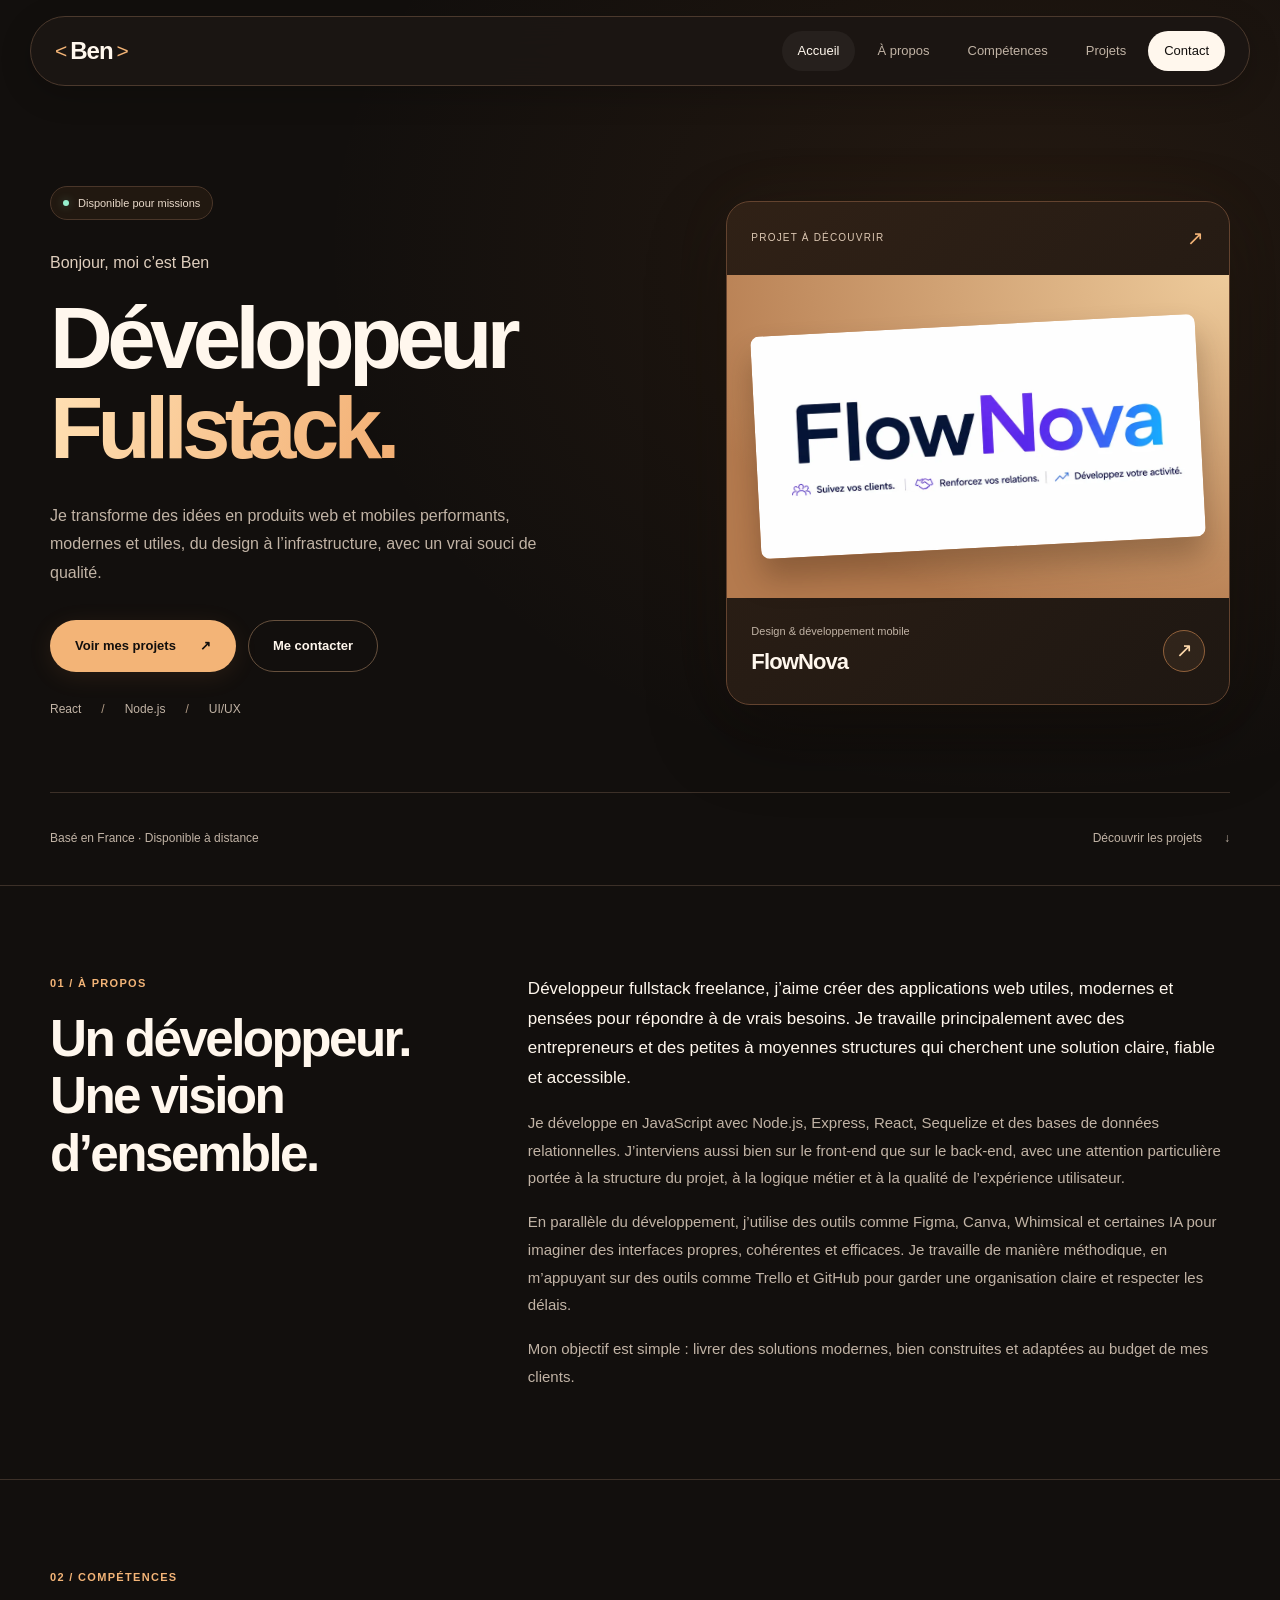
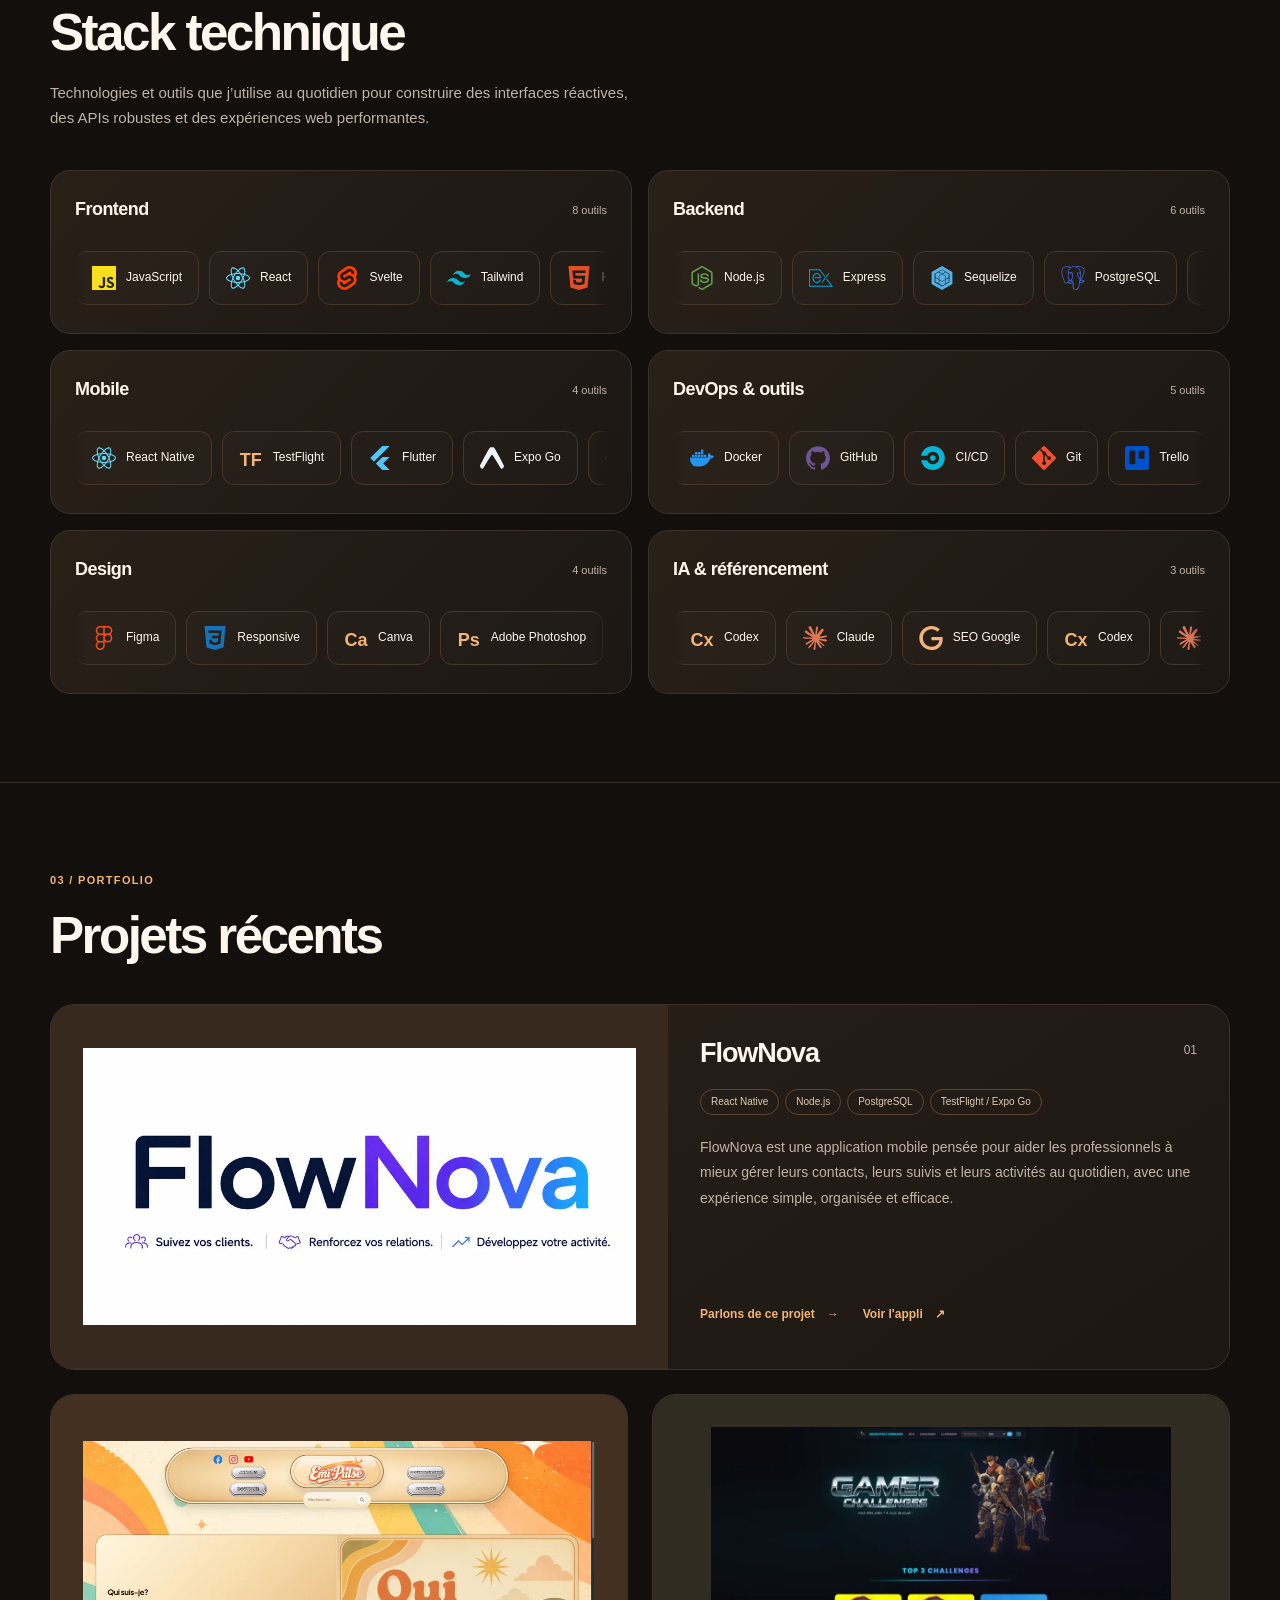
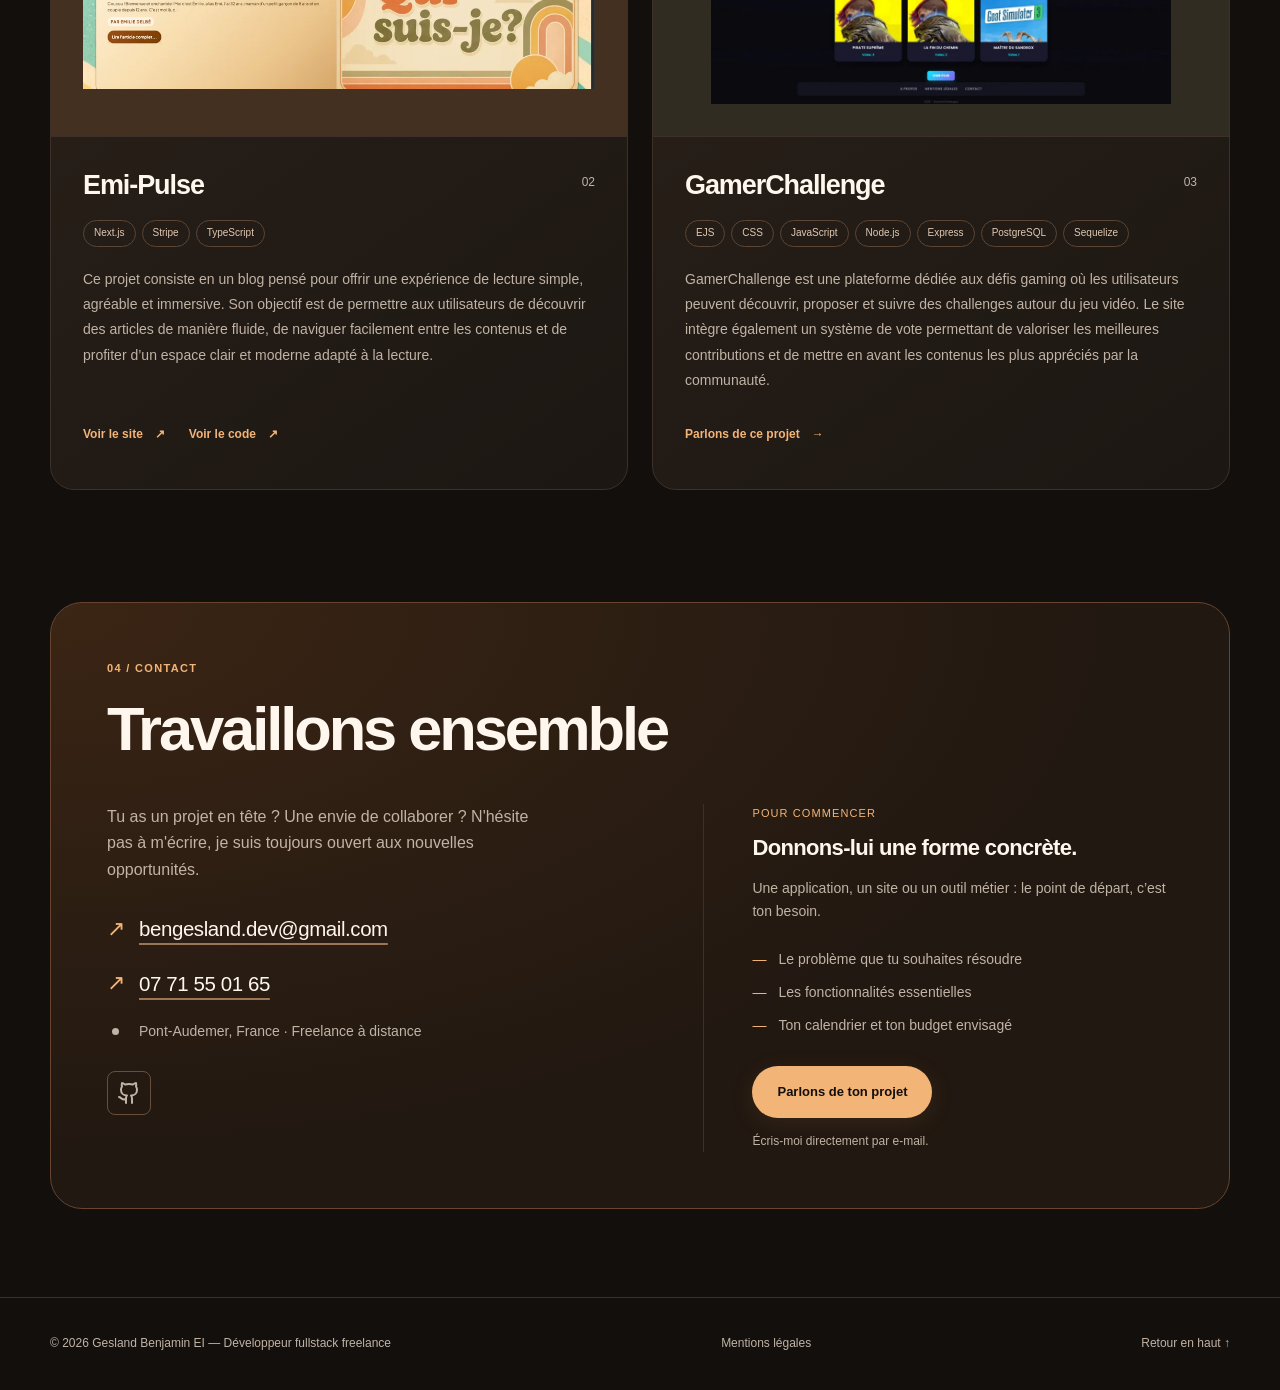
==== commit d8dfb776: "finition refonte visuel" ====
--- a/index.html
+++ b/index.html
@@ -3,12 +3,12 @@
   <head>
     <meta charset="UTF-8" />
     <meta name="viewport" content="width=device-width, initial-scale=1.0" />
-    <title>Ben — Développeur fullstack freelance | Web &amp; mobile</title>
-    <meta name="description" content="Ben, développeur fullstack freelance en France. Conception d’applications web et mobiles : React, Node.js et PostgreSQL. Découvrez mes projets." />
-    <meta name="theme-color" content="#070b12" />
+    <title>Gesland Benjamin — Développeur fullstack freelance | Web &amp; mobile</title>
+    <meta name="description" content="Gesland Benjamin, développeur fullstack freelance en France. Conception d’applications web et mobiles : React, Node.js et PostgreSQL. Découvrez mes projets." />
+    <meta name="theme-color" content="#120f0d" />
     <meta property="og:type" content="website" />
     <meta property="og:locale" content="fr_FR" />
-    <meta property="og:title" content="Ben — Développeur fullstack freelance" />
+    <meta property="og:title" content="Gesland Benjamin — Développeur fullstack freelance" />
     <meta property="og:description" content="Des idées aux applications web et mobiles. Découvrez mes projets et mon approche du développement." />
     <link rel="icon" type="image/svg+xml" href="favicon.svg" />
     <link rel="stylesheet" href="style.css" />
@@ -40,13 +40,13 @@
     <main id="main" tabindex="-1">
     <!-- ===== HERO ===== -->
     <section class="hero" id="hero">
-      <div class="hero__bg" aria-hidden="true"></div>
-      <div class="hero__content container">
+      <div class="hero__inner container">
+      <div class="hero__content">
         <div class="hero__badge reveal">Disponible pour missions</div>
         <p class="hero__greeting reveal">Bonjour, moi c’est Ben</p>
         <h1 class="hero__title reveal">
           <span class="hero__title-line">Développeur</span>
-          <span class="hero__title-line hero__title-line--accent">Fullstack</span>
+          <span class="hero__title-line hero__title-line--accent">Fullstack.</span>
         </h1>
         <p class="hero__subtitle reveal">
           Je transforme des idées en produits web et mobiles performants, modernes et utiles,
@@ -54,7 +54,7 @@
           du design à l’infrastructure, avec un vrai souci de qualité.
         </p>
         <div class="hero__actions reveal">
-          <a href="#projects" class="btn btn--primary">Voir mes projets</a>
+          <a href="#projects" class="btn btn--primary">Voir mes projets <span aria-hidden="true">↗</span></a>
           <a href="#contact" class="btn btn--ghost">Me contacter</a>
         </div>
         <div class="hero__meta reveal">
@@ -63,24 +63,23 @@
           <span>UI/UX</span>
         </div>
       </div>
-      <aside class="hero__studio" aria-label="Mon approche">
-        <span class="studio__eyebrow">De l’idée au produit</span>
-        <p class="studio__title">Pensé pour les gens.<br /><span>Construit pour durer.</span></p>
-        <ol class="studio__steps">
-          <li><span>01</span><div><strong>Concevoir</strong><p>Clarifier le besoin, dessiner l’expérience.</p></div></li>
-          <li><span>02</span><div><strong>Développer</strong><p>Relier l’interface à une base solide.</p></div></li>
-          <li><span>03</span><div><strong>Accompagner</strong><p>Tester, livrer et faire évoluer.</p></div></li>
-        </ol>
-        <a href="#projects" class="studio__link">Explorer les projets <span aria-hidden="true">↗</span></a>
-      </aside>
+      <a class="hero__featured" href="#project-flownova" aria-label="Découvrir le projet FlowNova">
+        <div class="featured__heading"><span>Projet à découvrir</span><span aria-hidden="true">↗</span></div>
+        <div class="featured__image">
+          <img src="images/SCREENSHOT_FLOWNOVA.webp" width="1000" height="500" alt="Présentation de l’application mobile FlowNova" fetchpriority="high" decoding="async" />
+        </div>
+        <div class="featured__caption"><div><span class="featured__type">Design &amp; développement mobile</span><strong>FlowNova</strong></div><span class="featured__arrow" aria-hidden="true">↗</span></div>
+      </a>
+      </div>
+      <div class="hero__footer container"><span>Basé en France · Disponible à distance</span><a href="#projects">Découvrir les projets <span aria-hidden="true">↓</span></a></div>
     </section>
 
     <!-- ===== ABOUT ===== -->
     <section class="about section" id="about">
       <div class="container">
         <div class="section__header reveal">
-          <span class="section__tag">À propos</span>
-          <h2 class="section__title">Qui suis-je&nbsp;?</h2>
+          <span class="section__tag">01 / À propos</span>
+          <h2 class="section__title">Un développeur.<br />Une vision d’ensemble.</h2>
         </div>
         <div class="about__grid">
           <div class="about__text reveal">
@@ -92,7 +91,7 @@
               accessible.
             </p>
             <p>
-              Depuis deux ans, je développe en JavaScript avec Node.js, Express,
+              Je développe en JavaScript avec Node.js, Express,
               React, Sequelize et des bases de données relationnelles.
               J’interviens aussi bien sur le front-end que sur le back-end, avec
               une attention particulière portée à la structure du projet, à la
@@ -110,20 +109,7 @@
               construites et adaptées au budget de mes clients.
             </p>
           </div>
-          <div class="about__stats reveal">
-            <div class="stat-card">
-              <span class="stat-card__number" data-count="2">2+</span>
-              <span class="stat-card__label">Années d'expérience</span>
-            </div>
-            <div class="stat-card">
-              <span class="stat-card__number" data-count="30">30+</span>
-              <span class="stat-card__label">Projets livrés</span>
-            </div>
-            <div class="stat-card">
-              <span class="stat-card__number" data-count="15">15+</span>
-              <span class="stat-card__label">Clients satisfaits</span>
-            </div>
-          </div>
+
         </div>
       </div>
     </section>
@@ -132,7 +118,7 @@
     <section class="skills section" id="skills">
       <div class="container">
         <div class="section__header reveal">
-          <span class="section__tag">Compétences</span>
+          <span class="section__tag">02 / Compétences</span>
           <h2 class="section__title">Stack technique</h2>
           <p class="skills__intro">
             Technologies et outils que j’utilise au quotidien pour construire des
@@ -141,185 +127,191 @@
           </p>
         </div>
         <div class="skills__grid">
-          <!-- Frontend -->
-          <div class="skill-group reveal">
-            <h3 class="skill-group__title">Frontend</h3>
-            <div class="skill-logo-grid">
-              <div class="skill-logo-card">
-                <div class="skill-logo-card__icon">
-                  <img loading="lazy" decoding="async" src="images/icons/javascript.svg" alt="" width="32" height="32" />
-                </div>
-                <span class="skill-logo-card__label">JavaScript</span>
-              </div>
-              <div class="skill-logo-card">
-                <div class="skill-logo-card__icon">
-                  <img loading="lazy" decoding="async" src="images/icons/react.svg" alt="" width="32" height="32" />
-                </div>
-                <span class="skill-logo-card__label">React</span>
-              </div>
-              <div class="skill-logo-card">
-                <div class="skill-logo-card__icon">
-                  <img loading="lazy" decoding="async" src="images/icons/svelte.svg" alt="" width="32" height="32" />
-                </div>
-                <span class="skill-logo-card__label">Svelte</span>
-              </div>
-              <div class="skill-logo-card">
-                <div class="skill-logo-card__icon">
-                  <img loading="lazy" decoding="async" src="images/icons/tailwindcss.svg" alt="" width="32" height="32" />
-                </div>
-                <span class="skill-logo-card__label">Tailwind</span>
-              </div>
-              <div class="skill-logo-card">
-                <div class="skill-logo-card__icon">
-                  <img loading="lazy" decoding="async" src="images/icons/html5.svg" alt="" width="32" height="32" />
-                </div>
-                <span class="skill-logo-card__label">HTML5</span>
-              </div>
-              <div class="skill-logo-card">
-                <div class="skill-logo-card__icon">
-                  <img loading="lazy" decoding="async" src="images/css3.svg" alt="" width="32" height="32" />
-                </div>
-                <span class="skill-logo-card__label">CSS3</span>
-              </div>
-              <div class="skill-logo-card">
-                <div class="skill-logo-card__icon">
-                  <img loading="lazy" decoding="async" src="images/icons/typescript.svg" alt="" width="32" height="32" />
-                </div>
-                <span class="skill-logo-card__label">TypeScript</span>
-              </div>
-              <div class="skill-logo-card">
-                <div class="skill-logo-card__icon">
-                  <img loading="lazy" decoding="async" src="images/icons/nextdotjs.svg" alt="" width="32" height="32" />
-                </div>
-                <span class="skill-logo-card__label">Next.js</span>
-              </div>
-            </div>
-          </div>
-          <!-- Backend -->
-          <div class="skill-group reveal">
-            <h3 class="skill-group__title">Backend</h3>
-            <div class="skill-logo-grid">
-              <div class="skill-logo-card">
-                <div class="skill-logo-card__icon">
-                  <img loading="lazy" decoding="async" src="images/icons/nodedotjs.svg" alt="" width="32" height="32" />
-                </div>
-                <span class="skill-logo-card__label">Node.js</span>
-              </div>
-              <div class="skill-logo-card">
-                <div class="skill-logo-card__icon">
-                  <img loading="lazy" decoding="async" src="images/icons/express.svg" alt="" width="32" height="32" />
-                </div>
-                <span class="skill-logo-card__label">Express</span>
-              </div>
-              <div class="skill-logo-card">
-                <div class="skill-logo-card__icon">
-                  <img loading="lazy" decoding="async" src="images/icons/sequelize.svg" alt="" width="32" height="32" />
-                </div>
-                <span class="skill-logo-card__label">Sequelize</span>
-              </div>
-              <div class="skill-logo-card">
-                <div class="skill-logo-card__icon">
-                  <img loading="lazy" decoding="async" src="images/icons/postgresql.svg" alt="" width="32" height="32" />
-                </div>
-                <span class="skill-logo-card__label">PostgreSQL</span>
-              </div>
-              <div class="skill-logo-card">
-                <div class="skill-logo-card__icon">
-                  <img loading="lazy" decoding="async" src="images/icons/mysql.svg" alt="" width="32" height="32" />
-                </div>
-                <span class="skill-logo-card__label">MySQL</span>
-              </div>
-              <div class="skill-logo-card">
-                <div class="skill-logo-card__icon">
-                  <img loading="lazy" decoding="async" src="images/icons/jsonwebtokens.svg" alt="" width="32" height="32" />
-                </div>
-                <span class="skill-logo-card__label">JWT</span>
-              </div>
-            </div>
-          </div>
-                    <!-- DevOps & Outils -->
-          <div class="skill-group reveal">
-            <h3 class="skill-group__title">DevOps & Outils</h3>
-            <div class="skill-logo-grid">
-              <div class="skill-logo-card">
-                <div class="skill-logo-card__icon">
-                  <img loading="lazy" decoding="async" src="images/icons/docker.svg" alt="" width="32" height="32" />
-                </div>
-                <span class="skill-logo-card__label">Docker</span>
-              </div>
-              <div class="skill-logo-card">
-                <div class="skill-logo-card__icon">
-                  <img loading="lazy" decoding="async" src="images/icons/github.svg" alt="" width="32" height="32" />
-                </div>
-                <span class="skill-logo-card__label">GitHub</span>
-              </div>
-              <div class="skill-logo-card">
-                <div class="skill-logo-card__icon">
-                  <img loading="lazy" decoding="async" src="images/icons/expo.svg" alt="" width="32" height="32" />
-                </div>
-                <span class="skill-logo-card__label">Expo Go</span>
-              </div>
-              <div class="skill-logo-card">
-                <div class="skill-logo-card__icon">
-                  <img loading="lazy" decoding="async" src="images/icons/circleci.svg" alt="" width="32" height="32" />
-                </div>
-                <span class="skill-logo-card__label">CI/CD</span>
-              </div>
-              <div class="skill-logo-card">
-                <div class="skill-logo-card__icon">
-                  <img loading="lazy" decoding="async" src="images/icons/git.svg" alt="" width="32" height="32" />
-                </div>
-                <span class="skill-logo-card__label">Git</span>
-              </div>
-              <div class="skill-logo-card">
-                <div class="skill-logo-card__icon">
-                  <img loading="lazy" decoding="async" src="images/icons/trello.svg" alt="" width="32" height="32" />
-                </div>
-                <span class="skill-logo-card__label">Trello</span>
-              </div>
-            </div>
-          </div>
-          <!-- Design -->
-          <div class="skill-group reveal">
-            <h3 class="skill-group__title">Design</h3>
-            <div class="skill-logo-grid">
-              <div class="skill-logo-card">
-                <div class="skill-logo-card__icon">
-                  <img loading="lazy" decoding="async" src="images/icons/figma.svg" alt="" width="32" height="32" />
-                </div>
-                <span class="skill-logo-card__label">Figma</span>
-              </div>
-              <div class="skill-logo-card">
-                <div class="skill-logo-card__icon">
-                  <img loading="lazy" decoding="async" src="images/css3.svg" alt="" width="32" height="32" />
-                </div>
-                <span class="skill-logo-card__label">Responsive</span>
-              </div>
-              <div class="skill-logo-card">
-                <div class="skill-logo-card__icon">
-                  <span class="skill-initial" aria-hidden="true">CA</span>
-                </div>
-                <span class="skill-logo-card__label">Canva</span>
-              </div>
-
-            </div>
-          </div>
-          </div>
-        </div>
-      </section>
+          <div class="skill-group" role="group" aria-labelledby="skill-title-0">
+            <div class="skill-group__heading">
+              <h3 class="skill-group__title" id="skill-title-0">Frontend</h3>
+              <span class="skill-group__count">8 outils</span>
+            </div>
+            <div class="skill-logo-grid" id="skill-track-0" role="list" aria-labelledby="skill-title-0">
+                <div class="skill-logo-card" role="listitem">
+                  <div class="skill-logo-card__icon"><img loading="lazy" decoding="async" src="images/icons/javascript.svg" alt="" width="32" height="32" /></div>
+                  <span class="skill-logo-card__label">JavaScript</span>
+                </div>
+                <div class="skill-logo-card" role="listitem">
+                  <div class="skill-logo-card__icon"><img loading="lazy" decoding="async" src="images/icons/react.svg" alt="" width="32" height="32" /></div>
+                  <span class="skill-logo-card__label">React</span>
+                </div>
+                <div class="skill-logo-card" role="listitem">
+                  <div class="skill-logo-card__icon"><img loading="lazy" decoding="async" src="images/icons/svelte.svg" alt="" width="32" height="32" /></div>
+                  <span class="skill-logo-card__label">Svelte</span>
+                </div>
+                <div class="skill-logo-card" role="listitem">
+                  <div class="skill-logo-card__icon"><img loading="lazy" decoding="async" src="images/icons/tailwindcss.svg" alt="" width="32" height="32" /></div>
+                  <span class="skill-logo-card__label">Tailwind</span>
+                </div>
+                <div class="skill-logo-card" role="listitem">
+                  <div class="skill-logo-card__icon"><img loading="lazy" decoding="async" src="images/icons/html5.svg" alt="" width="32" height="32" /></div>
+                  <span class="skill-logo-card__label">HTML5</span>
+                </div>
+                <div class="skill-logo-card" role="listitem">
+                  <div class="skill-logo-card__icon"><img loading="lazy" decoding="async" src="images/icons/../css3.svg" alt="" width="32" height="32" /></div>
+                  <span class="skill-logo-card__label">CSS3</span>
+                </div>
+                <div class="skill-logo-card" role="listitem">
+                  <div class="skill-logo-card__icon"><img loading="lazy" decoding="async" src="images/icons/typescript.svg" alt="" width="32" height="32" /></div>
+                  <span class="skill-logo-card__label">TypeScript</span>
+                </div>
+                <div class="skill-logo-card" role="listitem">
+                  <div class="skill-logo-card__icon"><img loading="lazy" decoding="async" src="images/icons/nextdotjs.svg" alt="" width="32" height="32" /></div>
+                  <span class="skill-logo-card__label">Next.js</span>
+                </div>
+            </div>
+          </div>
+          <div class="skill-group" role="group" aria-labelledby="skill-title-1">
+            <div class="skill-group__heading">
+              <h3 class="skill-group__title" id="skill-title-1">Backend</h3>
+              <span class="skill-group__count">6 outils</span>
+            </div>
+            <div class="skill-logo-grid" id="skill-track-1" role="list" aria-labelledby="skill-title-1">
+                <div class="skill-logo-card" role="listitem">
+                  <div class="skill-logo-card__icon"><img loading="lazy" decoding="async" src="images/icons/nodedotjs.svg" alt="" width="32" height="32" /></div>
+                  <span class="skill-logo-card__label">Node.js</span>
+                </div>
+                <div class="skill-logo-card" role="listitem">
+                  <div class="skill-logo-card__icon"><img loading="lazy" decoding="async" src="images/icons/express.svg" alt="" width="32" height="32" /></div>
+                  <span class="skill-logo-card__label">Express</span>
+                </div>
+                <div class="skill-logo-card" role="listitem">
+                  <div class="skill-logo-card__icon"><img loading="lazy" decoding="async" src="images/icons/sequelize.svg" alt="" width="32" height="32" /></div>
+                  <span class="skill-logo-card__label">Sequelize</span>
+                </div>
+                <div class="skill-logo-card" role="listitem">
+                  <div class="skill-logo-card__icon"><img loading="lazy" decoding="async" src="images/icons/postgresql.svg" alt="" width="32" height="32" /></div>
+                  <span class="skill-logo-card__label">PostgreSQL</span>
+                </div>
+                <div class="skill-logo-card" role="listitem">
+                  <div class="skill-logo-card__icon"><img loading="lazy" decoding="async" src="images/icons/mysql.svg" alt="" width="32" height="32" /></div>
+                  <span class="skill-logo-card__label">MySQL</span>
+                </div>
+                <div class="skill-logo-card" role="listitem">
+                  <div class="skill-logo-card__icon"><img loading="lazy" decoding="async" src="images/icons/jsonwebtokens.svg" alt="" width="32" height="32" /></div>
+                  <span class="skill-logo-card__label">JWT</span>
+                </div>
+            </div>
+          </div>
+          <div class="skill-group" role="group" aria-labelledby="skill-title-2">
+            <div class="skill-group__heading">
+              <h3 class="skill-group__title" id="skill-title-2">Mobile</h3>
+              <span class="skill-group__count">4 outils</span>
+            </div>
+            <div class="skill-logo-grid" id="skill-track-2" role="list" aria-labelledby="skill-title-2">
+                <div class="skill-logo-card" role="listitem">
+                  <div class="skill-logo-card__icon"><img loading="lazy" decoding="async" src="images/icons/react.svg" alt="" width="32" height="32" /></div>
+                  <span class="skill-logo-card__label">React Native</span>
+                </div>
+                <div class="skill-logo-card" role="listitem">
+                  <div class="skill-logo-card__icon"><span class="skill-initial" aria-hidden="true">TF</span></div>
+                  <span class="skill-logo-card__label">TestFlight</span>
+                </div>
+                <div class="skill-logo-card" role="listitem">
+                  <div class="skill-logo-card__icon"><img loading="lazy" decoding="async" src="images/icons/flutter.svg" alt="" width="32" height="32" /></div>
+                  <span class="skill-logo-card__label">Flutter</span>
+                </div>
+                <div class="skill-logo-card" role="listitem">
+                  <div class="skill-logo-card__icon"><img loading="lazy" decoding="async" src="images/icons/expo.svg" alt="" width="32" height="32" /></div>
+                  <span class="skill-logo-card__label">Expo Go</span>
+                </div>
+            </div>
+          </div>
+          <div class="skill-group" role="group" aria-labelledby="skill-title-3">
+            <div class="skill-group__heading">
+              <h3 class="skill-group__title" id="skill-title-3">DevOps &amp; outils</h3>
+              <span class="skill-group__count">5 outils</span>
+            </div>
+            <div class="skill-logo-grid" id="skill-track-3" role="list" aria-labelledby="skill-title-3">
+                <div class="skill-logo-card" role="listitem">
+                  <div class="skill-logo-card__icon"><img loading="lazy" decoding="async" src="images/icons/docker.svg" alt="" width="32" height="32" /></div>
+                  <span class="skill-logo-card__label">Docker</span>
+                </div>
+                <div class="skill-logo-card" role="listitem">
+                  <div class="skill-logo-card__icon"><img loading="lazy" decoding="async" src="images/icons/github.svg" alt="" width="32" height="32" /></div>
+                  <span class="skill-logo-card__label">GitHub</span>
+                </div>
+                <div class="skill-logo-card" role="listitem">
+                  <div class="skill-logo-card__icon"><img loading="lazy" decoding="async" src="images/icons/circleci.svg" alt="" width="32" height="32" /></div>
+                  <span class="skill-logo-card__label">CI/CD</span>
+                </div>
+                <div class="skill-logo-card" role="listitem">
+                  <div class="skill-logo-card__icon"><img loading="lazy" decoding="async" src="images/icons/git.svg" alt="" width="32" height="32" /></div>
+                  <span class="skill-logo-card__label">Git</span>
+                </div>
+                <div class="skill-logo-card" role="listitem">
+                  <div class="skill-logo-card__icon"><img loading="lazy" decoding="async" src="images/icons/trello.svg" alt="" width="32" height="32" /></div>
+                  <span class="skill-logo-card__label">Trello</span>
+                </div>
+            </div>
+          </div>
+          <div class="skill-group" role="group" aria-labelledby="skill-title-4">
+            <div class="skill-group__heading">
+              <h3 class="skill-group__title" id="skill-title-4">Design</h3>
+              <span class="skill-group__count">4 outils</span>
+            </div>
+            <div class="skill-logo-grid" id="skill-track-4" role="list" aria-labelledby="skill-title-4">
+                <div class="skill-logo-card" role="listitem">
+                  <div class="skill-logo-card__icon"><img loading="lazy" decoding="async" src="images/icons/figma.svg" alt="" width="32" height="32" /></div>
+                  <span class="skill-logo-card__label">Figma</span>
+                </div>
+                <div class="skill-logo-card" role="listitem">
+                  <div class="skill-logo-card__icon"><img loading="lazy" decoding="async" src="images/icons/../css3.svg" alt="" width="32" height="32" /></div>
+                  <span class="skill-logo-card__label">Responsive</span>
+                </div>
+                <div class="skill-logo-card" role="listitem">
+                  <div class="skill-logo-card__icon"><span class="skill-initial" aria-hidden="true">Ca</span></div>
+                  <span class="skill-logo-card__label">Canva</span>
+                </div>
+                <div class="skill-logo-card" role="listitem">
+                  <div class="skill-logo-card__icon"><span class="skill-initial" aria-hidden="true">Ps</span></div>
+                  <span class="skill-logo-card__label">Adobe Photoshop</span>
+                </div>
+            </div>
+          </div>
+          <div class="skill-group" role="group" aria-labelledby="skill-title-5">
+            <div class="skill-group__heading">
+              <h3 class="skill-group__title" id="skill-title-5">IA &amp; référencement</h3>
+              <span class="skill-group__count">3 outils</span>
+            </div>
+            <div class="skill-logo-grid" id="skill-track-5" role="list" aria-labelledby="skill-title-5">
+                <div class="skill-logo-card" role="listitem">
+                  <div class="skill-logo-card__icon"><span class="skill-initial" aria-hidden="true">Cx</span></div>
+                  <span class="skill-logo-card__label">Codex</span>
+                </div>
+                <div class="skill-logo-card" role="listitem">
+                  <div class="skill-logo-card__icon"><img loading="lazy" decoding="async" src="images/icons/claude.svg" alt="" width="32" height="32" /></div>
+                  <span class="skill-logo-card__label">Claude</span>
+                </div>
+                <div class="skill-logo-card" role="listitem">
+                  <div class="skill-logo-card__icon"><img loading="lazy" decoding="async" src="images/icons/google.svg" alt="" width="32" height="32" /></div>
+                  <span class="skill-logo-card__label">SEO Google</span>
+                </div>
+            </div>
+          </div>
+        </div>
+      </div>
+    </section>
+
 <!-- ===== PROJECTS ===== -->
   <section class="projects section" id="projects">
       <div class="container">
         <div class="section__header reveal">
-          <span class="section__tag">Portfolio</span>
+          <span class="section__tag">03 / Portfolio</span>
           <h2 class="section__title">Projets récents</h2>
         </div>
         <div class="projects__grid">
-          <article class="project-card reveal">
+          <article class="project-card reveal" id="project-flownova">
             <div class="project-card__img">
-              <div class="project-card__placeholder" style="--hue: 200">
+              <div class="project-card__placeholder">
                 <img loading="lazy" decoding="async"
-                  src="images/SCREENSHOT_FLOWNOVA.webp"
+                  src="images/SCREENSHOT_FLOWNOVA.webp" width="1000" height="500"
                   alt="Application mobile FlowNova"
                 />
               </div>
@@ -337,13 +329,21 @@
               </p>
               <div class="project-card__links">
                 <a href="#contact" class="project-link">Parlons de ce projet <span aria-hidden="true">→</span></a>
+                <a
+                  href="https://apps.apple.com/fr/app/flownova/id6796478817"
+                  class="project-link"
+                  target="_blank"
+                  rel="noopener noreferrer"
+                >
+                  Voir l'appli <span aria-hidden="true">↗</span>
+                </a>
               </div>
             </div>
           </article>
-          <article class="project-card reveal">
+          <article class="project-card reveal" id="project-emi">
             <div class="project-card__img">
-              <div class="project-card__placeholder" style="--hue: 280">
-                <img loading="lazy" decoding="async" src="images/SCREENSHOT_BLOG.webp" alt="Blog" />
+              <div class="project-card__placeholder">
+                <img loading="lazy" decoding="async" src="images/SCREENSHOT_BLOG.webp" width="1000" height="484" alt="Page d’accueil du blog Emi-Pulse" />
               </div>
             </div>
             <div class="project-card__body">
@@ -378,11 +378,11 @@
               </div>
             </div>
           </article>
-          <article class="project-card reveal">
+          <article class="project-card reveal" id="project-gamer">
             <div class="project-card__img">
-              <div class="project-card__placeholder" style="--hue: 340">
+              <div class="project-card__placeholder">
                 <img loading="lazy" decoding="async"
-                  src="images/SCREENSHOT_GAMERCHALLENGE.webp"
+                  src="images/SCREENSHOT_GAMERCHALLENGE.webp" width="1000" height="602"
                   alt="GamerChallenge"
                 />
               </div>
@@ -419,7 +419,7 @@
     <section class="contact section" id="contact">
       <div class="container">
         <div class="section__header reveal">
-          <span class="section__tag">Contact</span>
+          <span class="section__tag">04 / Contact</span>
           <h2 class="section__title">Travaillons ensemble</h2>
         </div>
         <div class="contact__grid">
@@ -431,12 +431,16 @@
             </p>
             <div class="contact__details">
               <div class="contact__item">
-                <span class="contact__icon">✉️</span>
+                <span class="contact__icon" aria-hidden="true">↗</span>
                 <a href="mailto:bengesland.dev@gmail.com">bengesland.dev@gmail.com</a>
               </div>
               <div class="contact__item">
-                <span class="contact__icon">📍</span>
-                <span>France • Remote / Freelance</span>
+                <span class="contact__icon" aria-hidden="true">↗</span>
+                <a href="tel:+33771550165">07 71 55 01 65</a>
+              </div>
+              <div class="contact__item">
+                <span class="contact__icon contact__icon--location" aria-hidden="true"></span>
+                <span>Pont-Audemer, France · Freelance à distance</span>
               </div>
             </div>
             <div class="contact__socials">
@@ -460,7 +464,7 @@
             </div>
           </div>
           <div class="contact__brief reveal">
-            <span class="section__tag">Un projet en tête ?</span>
+            <span class="contact__eyebrow">Pour commencer</span>
             <h3>Donnons-lui une forme concrète.</h3>
             <p>Une application, un site ou un outil métier : le point de départ, c’est ton besoin.</p>
             <ul>
@@ -469,7 +473,7 @@
               <li>Ton calendrier et ton budget envisagé</li>
             </ul>
             <a class="btn btn--primary" href="mailto:bengesland.dev@gmail.com?subject=Parlons%20de%20mon%20projet">Parlons de ton projet</a>
-            <p class="contact__note">Ce lien ouvre ton application de messagerie. Tu peux aussi copier mon adresse e-mail.</p>
+            <p class="contact__note">Écris-moi directement par e-mail.</p>
           </div>
         </div>
       </div>
@@ -482,7 +486,8 @@
     <footer class="footer">
       <div class="container">
         <div class="footer__inner">
-          <p class="footer__copy">&copy; <span id="year">2026</span> Ben — Développeur fullstack freelance</p>
+          <p class="footer__copy">&copy; <span id="year">2026</span> Gesland Benjamin EI — Développeur fullstack freelance</p>
+          <a class="footer__top" href="mentions-legales.html">Mentions légales</a>
           <a class="footer__top" href="#hero">Retour en haut ↑</a>
 
         </div>
--- a/style.css
+++ b/style.css
@@ -1,1138 +1,245 @@
-/* ========== RESET & BASE ========== */
-*,
-*::before,
-*::after {
-  margin: 0;
-  padding: 0;
-  box-sizing: border-box;
-}
-
-html {
-  scroll-behavior: smooth;
-  font-size: 16px;
-  -webkit-font-smoothing: antialiased;
-  -moz-osx-font-smoothing: grayscale;
-}
-
+/* Base */
 :root {
-  --bg: #070b12;
-  --bg-alt: #0f172a;
-  --panel: rgba(15, 23, 42, 0.68);
-  --panel-soft: rgba(255, 255, 255, 0.04);
-  --panel-strong: rgba(255, 255, 255, 0.06);
-  --text: #edf2f7;
-  --muted: rgba(237, 242, 247, 0.72);
-  --soft: rgba(237, 242, 247, 0.52);
-  --brand: #f5a623;
-  --brand-strong: #ffc76b;
-  --brand-soft: rgba(245, 166, 35, 0.14);
-  --shadow: 0 28px 80px rgba(2, 6, 23, 0.45);
-}
-
-body {
-  font-family: 'Inter', -apple-system, BlinkMacSystemFont, sans-serif;
-  background:
-    radial-gradient(circle at top, rgba(245, 166, 35, 0.08), transparent 28%),
-    linear-gradient(180deg, var(--bg) 0%, #0b111c 100%);
-  color: var(--text);
-  line-height: 1.6;
-  cursor: pointer;
-  overflow-x: hidden;
-}
-
-body::before {
-  content: '';
-  position: fixed;
-  inset: 0;
-  background-image: linear-gradient(rgba(255,255,255,0.02) 1px, transparent 1px), linear-gradient(90deg, rgba(255,255,255,0.02) 1px, transparent 1px);
-  background-size: 26px 26px;
-  mask-image: radial-gradient(circle at center, black 25%, transparent 90%);
-  pointer-events: none;
-  z-index: 0;
-}
-
-::selection {
-  background: rgba(245, 166, 35, 0.3);
-  color: #fff;
-}
-
-html {
-  scroll-behavior: smooth;
-}
-
-a {
-  color: inherit;
-  text-decoration: none;
-}
-
-img {
-  max-width: 100%;
-  display: block;
-}
-
-/* ========== CONTAINER ========== */
-.container {
-  max-width: 1200px;
-  margin: 0 auto;
-  padding: 0 24px;
-}
-
-/* ========== NAV ========== */
-.nav {
-  position: fixed;
-  top: 0;
-  left: 0;
-  right: 0;
-  z-index: 1000;
-  padding: 16px 0;
-  transition: background 0.4s ease, padding 0.4s ease, backdrop-filter 0.4s;
-}
-
-.nav--scrolled {
-  background: rgba(10, 10, 11, 0.85);
-  backdrop-filter: blur(20px) saturate(1.5);
-  padding: 10px 0;
-  border-bottom: 1px solid rgba(255, 255, 255, 0.05);
-}
-
-.nav__inner {
-  display: flex;
-  align-items: center;
-  justify-content: space-between;
-}
-
-.nav__logo {
-  display: flex;
-  align-items: center;
-  gap: 2px;
-  font-family: 'JetBrains Mono', monospace;
-  font-size: 1.5rem;
-  font-weight: 500;
-}
-
-.nav__logo-bracket {
-  color: #f59e0b;
-  font-weight: 700;
-  transition: transform 0.3s ease;
-  display: inline-block;
-}
-
-.nav__logo:hover .nav__logo-bracket:first-child {
-  transform: translateX(-2px);
-}
-
-.nav__logo:hover .nav__logo-bracket:last-child {
-  transform: translateX(2px);
-}
-
-.nav__logo-text {
-  color: #fff;
-  letter-spacing: -0.03em;
-  margin: 0 4px;
-}
-
-.nav__links {
-  display: flex;
-  list-style: none;
-  gap: 32px;
-}
-
-.nav__link {
-  font-size: 0.875rem;
-  font-weight: 500;
-  color: rgba(255, 255, 255, 0.6);
-  position: relative;
-  padding: 4px 0;
-  transition: color 0.3s ease;
-}
-
-.nav__link::after {
-  content: '';
-  position: absolute;
-  bottom: -2px;
-  left: 0;
-  width: 0;
-  height: 2px;
-  background: #f59e0b;
-  transition: width 0.3s ease;
-  border-radius: 2px;
-}
-
-.nav__link:hover,
-.nav__link.active {
-  color: #fff;
-}
-
-.nav__link:hover::after,
-.nav__link.active::after {
-  width: 100%;
-}
-
-.nav__toggle {
-  display: none;
-  flex-direction: column;
-  gap: 5px;
-  background: none;
-  border: none;
-  cursor: pointer;
-  padding: 4px;
-}
-
-.nav__toggle span {
-  display: block;
-  width: 24px;
-  height: 2px;
-  background: #fff;
-  border-radius: 2px;
-  transition: transform 0.3s ease, opacity 0.3s ease;
-}
-
-.nav__toggle--active span:nth-child(1) {
-  transform: translateY(7px) rotate(45deg);
-}
-
-.nav__toggle--active span:nth-child(2) {
-  opacity: 0;
-}
-
-.nav__toggle--active span:nth-child(3) {
-  transform: translateY(-7px) rotate(-45deg);
-}
-
-/* ========== HERO ========== */
-.hero {
-  position: relative;
-  min-height: 100vh;
-  display: flex;
-  align-items: center;
-  overflow: hidden;
-}
-
-.hero__bg {
-  position: absolute;
-  inset: 0;
-  background:
-    radial-gradient(ellipse 80% 60% at 50% -10%, rgba(245, 158, 11, 0.08) 0%, transparent 60%),
-    radial-gradient(ellipse 60% 50% at 80% 80%, rgba(245, 158, 11, 0.04) 0%, transparent 50%),
-    radial-gradient(ellipse 50% 40% at 20% 90%, rgba(255, 255, 255, 0.02) 0%, transparent 50%);
-}
-
-.hero__particles {
-  position: absolute;
-  inset: 0;
-  pointer-events: none;
-  overflow: hidden;
-}
-
-.particle {
-  position: absolute;
-  width: 3px;
-  height: 3px;
-  background: rgba(245, 158, 11, 0.4);
-  border-radius: 50%;
-  animation: particleFloat linear infinite;
-}
-
-@keyframes particleFloat {
-  0% {
-    transform: translateY(0) translateX(0);
-    opacity: 0;
-  }
-  10% {
-    opacity: 1;
-  }
-  90% {
-    opacity: 1;
-  }
-  100% {
-    transform: translateY(-100vh) translateX(40px);
-    opacity: 0;
-  }
-}
-
-.hero__content {
-  position: relative;
-  z-index: 2;
-  padding: 140px 0 96px;
-}
-
-.hero__badge {
-  display: inline-flex;
-  align-items: center;
-  gap: 8px;
-  padding: 8px 16px;
-  border-radius: 999px;
-  border: 1px solid rgba(245, 166, 35, 0.22);
-  background: rgba(245, 166, 35, 0.08);
-  color: var(--brand-strong);
-  font-family: 'JetBrains Mono', monospace;
-  font-size: 0.72rem;
-  letter-spacing: 0.12em;
-  text-transform: uppercase;
-  margin-bottom: 26px;
-  opacity: 1;
-  animation: fadeInUp 0.6s ease forwards;
-}
-
-.hero__badge::before {
-  content: '';
-  width: 8px;
-  height: 8px;
-  border-radius: 50%;
-  background: #34d399;
-  box-shadow: 0 0 18px rgba(52, 211, 153, 0.8);
-}
-
-.hero__greeting {
-  font-family: 'JetBrains Mono', monospace;
-  font-size: 0.9rem;
-  color: #f59e0b;
-  margin-bottom: 20px;
-  letter-spacing: 0.05em;
-  text-transform: uppercase;
-  opacity: 1;
-  animation: fadeInUp 0.6s ease forwards;
-}
-
-.hero__title {
-  display: flex;
-  flex-direction: column;
-  gap: 4px;
-  margin-bottom: 24px;
-}
-
-.hero__title-line {
-  font-size: clamp(3rem, 10vw, 7rem);
-  font-weight: 900;
-  line-height: 0.95;
-  letter-spacing: -0.06em;
-  color: #fff;
-  opacity: 1;
-  animation: fadeInUp 0.6s ease 0.15s forwards;
-}
-
-.hero__title-line--accent {
-  color: var(--brand);
-  animation: fadeInUp 0.6s ease 0.3s forwards;
-}
-
-.hero__subtitle {
-  font-size: 1.15rem;
-  color: rgba(255, 255, 255, 0.65);
-  max-width: 640px;
-  margin-bottom: 38px;
-  line-height: 1.7;
-  opacity: 1;
-  animation: fadeInUp 0.6s ease 0.45s forwards;
-}
-
-.hero__actions {
-  display: flex;
-  gap: 16px;
-  flex-wrap: wrap;
-  opacity: 1;
-  animation: fadeInUp 0.6s ease 0.6s forwards;
-}
-
-.hero__meta {
-  display: flex;
-  flex-wrap: wrap;
-  gap: 12px;
-  margin-top: 28px;
-  opacity: 1;
-  animation: fadeInUp 0.6s ease 0.7s forwards;
-}
-
-.hero__meta span {
-  padding: 8px 12px;
-  border-radius: 999px;
-  border: 1px solid rgba(255, 255, 255, 0.08);
-  background: rgba(255, 255, 255, 0.02);
-  color: rgba(255, 255, 255, 0.72);
-  font-size: 0.75rem;
-  letter-spacing: 0.03em;
-}
-
-.hero__scroll {
-  position: absolute;
-  bottom: 24px;
-  left: 50%;
-  transform: translateX(-50%);
-  display: flex;
-  flex-direction: column;
-  align-items: center;
-  gap: 8px;
-  color: rgba(255, 255, 255, 0.35);
-  font-size: 0.75rem;
-  font-weight: 500;
-  letter-spacing: 0.1em;
-  text-transform: uppercase;
-  animation: fadeInUp 0.6s ease 0.8s forwards;
-  opacity: 0;
-}
-
-.hero__scroll-line {
-  width: 1px;
-  height: 40px;
-  background: linear-gradient(to bottom, rgba(255, 255, 255, 0.3), transparent);
-  animation: scrollPulse 2s ease-in-out infinite;
-}
-
-@keyframes scrollPulse {
-  0%, 100% { opacity: 0.3; transform: scaleY(1); }
-  50% { opacity: 1; transform: scaleY(1.5); }
-}
-
-/* ========== BUTTONS ========== */
-.btn {
-  display: inline-flex;
-  align-items: center;
-  gap: 10px;
-  padding: 14px 32px;
-  font-family: 'Inter', sans-serif;
-  font-size: 0.9rem;
-  font-weight: 600;
-  border-radius: 12px;
-  border: none;
-  cursor: pointer;
-  transition: all 0.3s ease;
-  position: relative;
-  overflow: hidden;
-}
-
-.btn--primary {
-  background: #f59e0b;
-  color: #0a0a0b;
-  box-shadow: 0 4px 20px rgba(245, 158, 11, 0.25);
-}
-
-.btn--primary:hover {
-  background: #d97706;
-  transform: translateY(-2px);
-  box-shadow: 0 8px 30px rgba(245, 158, 11, 0.35);
-}
-
-.btn--ghost {
-  background: transparent;
-  color: #fff;
-  border: 1.5px solid rgba(255, 255, 255, 0.15);
-}
-
-.btn--ghost:hover {
-  border-color: rgba(255, 255, 255, 0.4);
-  background: rgba(255, 255, 255, 0.05);
-  transform: translateY(-2px);
-}
-
-/* ========== SECTION ========== */
-.section {
-  display: block;
-  width: 100%;
-  clear: both;
-  padding: 120px 0;
-  position: relative;
-}
-
-.section__header {
-  margin-bottom: 64px;
-}
-
-.section__tag {
-  display: inline-block;
-  font-family: 'JetBrains Mono', monospace;
-  font-size: 0.78rem;
-  font-weight: 500;
-  color: var(--brand-strong);
-  text-transform: uppercase;
-  letter-spacing: 0.15em;
-  margin-bottom: 16px;
-  padding: 8px 14px;
-  border: 1px solid rgba(245, 166, 35, 0.22);
-  border-radius: 100px;
-  background: rgba(245, 166, 35, 0.08);
-}
-
-.section__title {
-  font-size: clamp(2.2rem, 5vw, 3.8rem);
-  font-weight: 800;
-  color: #fff;
-  letter-spacing: -0.05em;
-  line-height: 1.08;
-}
-
-.skills__intro {
-  max-width: 720px;
-  margin-top: 18px;
-  color: rgba(255, 255, 255, 0.68);
-  font-size: 1rem;
-  line-height: 1.8;
-}
-
-/* ========== ABOUT ========== */
-.about__grid {
-  display: grid;
-  grid-template-columns: 1fr 1fr;
-  gap: 64px;
-  align-items: start;
-}
-
-.about__text p {
-  color: rgba(255, 255, 255, 0.65);
-  margin-bottom: 20px;
-  font-size: 1.05rem;
-  line-height: 1.8;
-}
-
-.about__text strong {
-  color: #fff;
-  font-weight: 600;
-}
-
-.about__stats {
-  display: grid;
-  grid-template-columns: repeat(3, 1fr);
-  gap: 24px;
-}
-
-.stat-card {
-  background: rgba(255, 255, 255, 0.03);
-  border: 1px solid rgba(255, 255, 255, 0.06);
-  border-radius: 16px;
-  padding: 32px 20px;
-  text-align: center;
-  transition: border-color 0.3s ease, transform 0.3s ease;
-}
-
-.stat-card:hover {
-  border-color: rgba(245, 158, 11, 0.3);
-  transform: translateY(-4px);
-}
-
-.stat-card__number {
-  display: block;
-  font-size: 2.5rem;
-  font-weight: 800;
-  color: #f59e0b;
-  line-height: 1;
-  margin-bottom: 8px;
-}
-
-.stat-card__label {
-  font-size: 0.85rem;
-  color: rgba(255, 255, 255, 0.5);
-  font-weight: 500;
-}
-
-/* ========== SKILLS ========== */
-.skills__grid {
-  display: grid;
-  grid-template-columns: repeat(2, 1fr);
-  gap: 32px;
-}
-
-.skill-group {
-  background: rgba(255, 255, 255, 0.02);
-  border: 1px solid rgba(255, 255, 255, 0.06);
-  border-radius: 20px;
-  padding: 32px;
-  transition: border-color 0.3s ease, transform 0.3s ease;
-  overflow: hidden;
-}
-
-.skill-group:hover {
-  border-color: rgba(245, 158, 11, 0.2);
-  transform: translateY(-2px);
-}
-
-.skill-group__title {
-  font-size: 1.1rem;
-  font-weight: 700;
-  color: #fff;
-  margin-bottom: 24px;
-  padding-bottom: 12px;
-  border-bottom: 1px solid rgba(255, 255, 255, 0.06);
-}
-
-@keyframes skill-carousel {
-  0% {
-    transform: translateX(0);
-  }
-  100% {
-    transform: translateX(-50%);
-  }
-}
-
-.skill-logo-grid {
-  position: relative;
-  overflow: hidden;
-}
-
-.skill-logo-track {
-  display: flex;
-  gap: 16px;
-  align-items: center;
-  will-change: transform;
-}
-
-.skill-logo-grid:hover .skill-logo-track {
-  animation-play-state: paused;
-}
-
-.skill-logo-track > .skill-logo-card {
-  flex: 0 0 auto;
-  min-width: 120px;
-}
-
-.skill-logo-card {
-  display: flex;
-  flex-direction: column;
-  align-items: center;
-  gap: 8px;
-  padding: 12px 10px 10px;
-  background: rgba(255, 255, 255, 0.04);
-  border: 1px solid rgba(255, 255, 255, 0.06);
-  border-radius: 16px;
-  transition: all 0.3s ease;
-}
-
-.skill-logo-card:hover {
-  background: rgba(245, 166, 35, 0.06);
-  border-color: rgba(245, 166, 35, 0.25);
-  transform: translateY(-3px);
-  box-shadow: 0 12px 28px rgba(0, 0, 0, 0.25);
-}
-
-.skill-logo-card__icon {
-  width: 56px;
-  height: 56px;
-  display: flex;
-  align-items: center;
-  justify-content: center;
-}
-
-.skill-logo-card__icon svg {
-  width: 30px;
-  height: 30px;
-  display: block;
-}
-
-.skill-logo-card__icon img {
-  width: 60px;
-  height: 60px;
-  display: block;
-  object-fit: contain;
-}
-
-.skill-logo-card__icon svg {
-  width: 30px;
-  height: 30px;
-  display: block;
-}
-
-.skill-logo-card__label {
-  font-size: 0.7rem;
-  font-weight: 600;
-  color: rgba(255, 255, 255, 0.8);
-  text-align: center;
-  line-height: 1.2;
-  transition: color 0.3s ease;
-}
-
-.skill-logo-card:hover .skill-logo-card__label {
-  color: var(--brand-strong);
-}
-
-/* ========== PROJECTS ========== */
-.projects__grid {
-  display: grid;
-  grid-template-columns: repeat(3, 1fr);
-  gap: 32px;
-}
-
-.project-card {
-  background: rgba(15, 23, 42, 0.72);
-  border: 1px solid rgba(255, 255, 255, 0.08);
-  border-radius: 22px;
-  overflow: hidden;
-  transition: all 0.4s ease;
-  box-shadow: var(--shadow);
-}
-
-.project-card:hover {
-  transform: translateY(-8px);
-  border-color: rgba(245, 166, 35, 0.22);
-  box-shadow: 0 24px 60px rgba(0, 0, 0, 0.45);
-}
-
-.project-card__img {
-  position: relative;
-  overflow: hidden;
-  
-}
-
-.project-card__placeholder {
-  width: 100%;
-  aspect-ratio: 16/9;
-  height: 220px; /* fallback for older browsers */
-  overflow: hidden;
-  display: flex;
-  align-items: center;
-  justify-content: center;
-  font-size: 3rem;
-  transition: transform 0.5s ease;
-  background: rgba(255, 255, 255, 0.02);
-}
-
-.project-card__placeholder img {
-  width: 100%;
-  height: 100%;
-  display: block;
-}
-
-
-
-.project-card__body {
-  padding: 28px;
-}
-
-.project-card__tags {
-  display: flex;
-  flex-wrap: wrap;
-  gap: 6px;
-  margin-bottom: 14px;
-}
-
-.project-card__tags span {
-  padding: 4px 10px;
-  font-size: 0.75rem;
-  font-weight: 500;
-  background: rgba(245, 158, 11, 0.08);
-  color: #f59e0b;
-  border-radius: 100px;
-}
-
-.project-card__title {
-  font-size: 1.2rem;
-  font-weight: 700;
-  color: #fff;
-  margin-bottom: 10px;
-  letter-spacing: -0.02em;
-}
-
-.project-card__desc {
-  font-size: 0.9rem;
-  color: rgba(255, 255, 255, 0.5);
-  line-height: 1.6;
-  margin-bottom: 20px;
-}
-
-.project-card__links {
-  display: flex;
-  gap: 20px;
-}
-
-.project-link {
-  font-size: 0.85rem;
-  font-weight: 600;
-  color: rgba(255, 255, 255, 0.6);
-  display: inline-flex;
-  align-items: center;
-  gap: 4px;
-  transition: color 0.3s ease;
-}
-
-.project-link:hover {
-  color: #f59e0b;
-}
-
-.project-link span {
-  transition: transform 0.3s ease;
-}
-
-.project-link:hover span {
-  transform: translateX(4px);
-}
-
-/* ========== CONTACT ========== */
-.contact__grid {
-  display: grid;
-  grid-template-columns: 1fr 1fr;
-  gap: 64px;
-}
-
-.contact__info p {
-  font-size: 1.1rem;
-  color: rgba(255, 255, 255, 0.65);
-  line-height: 1.7;
-  margin-bottom: 32px;
-}
-
-.contact__details {
-  display: flex;
-  flex-direction: column;
-  gap: 16px;
-  margin-bottom: 32px;
-}
-
-.contact__item {
-  display: flex;
-  align-items: center;
-  gap: 12px;
-  font-size: 0.95rem;
-}
-
-.contact__icon {
-  font-size: 1.2rem;
-}
-
-.contact__item a {
-  color: rgba(255, 255, 255, 0.7);
-  transition: color 0.3s ease;
-}
-
-.contact__item a:hover {
-  color: #f59e0b;
-}
-
-.contact__socials {
-  display: flex;
-  gap: 16px;
-}
-
-.social-link {
-  width: 44px;
-  height: 44px;
-  display: flex;
-  align-items: center;
-  justify-content: center;
-  border: 1px solid rgba(255, 255, 255, 0.1);
-  border-radius: 12px;
-  color: rgba(255, 255, 255, 0.5);
-  transition: all 0.3s ease;
-}
-
-.social-link:hover {
-  border-color: #f59e0b;
-  color: #f59e0b;
-  transform: translateY(-3px);
-  box-shadow: 0 4px 20px rgba(245, 158, 11, 0.15);
-}
-
-.contact__form {
-  display: flex;
-  flex-direction: column;
-  gap: 20px;
-}
-
-.form-group {
-  display: flex;
-  flex-direction: column;
-  gap: 8px;
-}
-
-.form-label {
-  font-size: 0.85rem;
-  font-weight: 600;
-  color: rgba(255, 255, 255, 0.7);
-}
-
-.form-input {
-  padding: 14px 18px;
-  background: rgba(255, 255, 255, 0.03);
-  border: 1px solid rgba(255, 255, 255, 0.08);
-  border-radius: 12px;
-  font-family: 'Inter', sans-serif;
-  font-size: 0.95rem;
-  color: #fff;
-  outline: none;
-  transition: all 0.3s ease;
-}
-
-.form-input::placeholder {
-  color: rgba(255, 255, 255, 0.2);
-}
-
-.form-input:focus {
-  border-color: #f59e0b;
-  background: rgba(245, 158, 11, 0.05);
-  box-shadow: 0 0 0 3px rgba(245, 158, 11, 0.1);
-}
-
-.form-textarea {
-  resize: vertical;
-  min-height: 120px;
-}
-
-.form__btn {
-  align-self: flex-start;
-  cursor: pointer;
-}
-
-/* ========== FOOTER ========== */
-.footer {
-  border-top: 1px solid rgba(255, 255, 255, 0.05);
-  padding: 40px 0;
-}
-
-.footer__inner {
-  display: flex;
-  justify-content: space-between;
-  align-items: center;
-}
-
-.footer__copy {
-  font-size: 0.85rem;
-  color: rgba(255, 255, 255, 0.4);
-}
-
-.footer__tagline {
-  font-size: 0.85rem;
-  color: rgba(255, 255, 255, 0.3);
-}
-
-/* ========== RESPONSIVE ========== */
-@media (max-width: 1024px) {
-  .about__grid {
-    grid-template-columns: 1fr;
-    gap: 40px;
-  }
-
-  .projects__grid {
-    grid-template-columns: 1fr 1fr;
-  }
-
-  .contact__grid {
-    grid-template-columns: 1fr;
-    gap: 48px;
-  }
-
-  .skills__grid {
-    display: grid;
-    grid-template-columns: repeat(2, 1fr);
-    gap: 32px;
-  }
-
-  .skill-logo-grid {
-    display: grid;
-    grid-template-columns: repeat(auto-fill, minmax(72px, 1fr));
-    gap: 12px;
-    animation: none;
-  }
-}
-
+  color-scheme: dark;
+  --bg: #120f0d;
+  --surface: #1c1713;
+  --surface-raised: #292019;
+  --text: #fff7ed;
+  --muted: #c1b3a5;
+  --line: #3c3028;
+  --accent: #f3b477;
+  --radius: 24px;
+  --sans: -apple-system, BlinkMacSystemFont, "Segoe UI", Helvetica, Arial, sans-serif;
+}
+*, *::before, *::after { box-sizing: border-box; }
+* { margin: 0; padding: 0; }
+html { scroll-behavior: smooth; scroll-padding-top: 100px; -webkit-font-smoothing: antialiased; }
+body { background: radial-gradient(ellipse 55% 550px at 80% 250px, #c673321a, transparent), var(--bg); color: var(--text); font-family: var(--sans); font-size: 16px; line-height: 1.65; }
+a { color: inherit; text-decoration: none; }
+button { font: inherit; cursor: pointer; }
+img { display: block; max-width: 100%; }
+::selection { background: var(--accent); color: var(--bg); }
+:focus-visible { outline: 2px solid var(--accent); outline-offset: 6px; }
+.container { width: min(1180px, calc(100% - 80px)); margin-inline: auto; }
+.skip-link { position: fixed; top: 12px; left: 20px; z-index: 100; padding: 12px 20px; border-radius: 8px; background: var(--accent); color: var(--bg); transform: translateY(-180%); }
+.skip-link:focus { transform: translateY(0); }
+
+/* Navigation */
+.nav { position: sticky; top: 16px; z-index: 50; width: min(1220px, calc(100% - 48px)); margin: 16px auto 0; background: #1c1713e8; border: 1px solid #4b392d; border-radius: 50px; backdrop-filter: blur(20px); box-shadow: 0 8px 32px #0003; }
+.nav__inner { width: calc(100% - 48px); min-height: 68px; display: flex; align-items: center; justify-content: space-between; gap: 32px; }
+.nav__logo { display: inline-flex; align-items: center; min-height: 44px; font-size: 24px; font-weight: 700; letter-spacing: -1px; }
+.nav__logo-text { margin-inline: 4px; }
+.nav__logo-bracket { color: var(--accent); font-size: 21px; font-weight: 400; }
+.nav__links { list-style: none; display: flex; gap: 6px; }
+.nav__link { display: flex; align-items: center; justify-content: center; min-height: 40px; padding: 8px 16px; border-radius: 24px; color: var(--muted); font-size: 13px; font-weight: 500; position: relative; transition: color .2s, background .2s; }
+.nav__link:hover, .nav__link.active { color: var(--text); }
+.nav__link.active::after { content: none; }
+.nav__link.active { background: #ffffff0c; }
+.nav__links li:last-child .nav__link { background: var(--text); color: var(--bg); }
+.nav__toggle { display: none; width: 44px; height: 44px; border: 1px solid var(--line); border-radius: 8px; background: transparent; align-items: center; justify-content: center; flex-direction: column; gap: 5px; }
+.nav__toggle span { display: block; width: 18px; height: 2px; background: var(--text); transition: transform .2s, opacity .2s; }
+.nav__toggle--active span:nth-child(1) { transform: translateY(7px) rotate(45deg); }
+.nav__toggle--active span:nth-child(2) { opacity: 0; }
+.nav__toggle--active span:nth-child(3) { transform: translateY(-7px) rotate(-45deg); }
+
+/* Introduction */
+.hero { padding-top: 100px; position: relative; }
+.hero__inner { display: grid; grid-template-columns: minmax(0, 1.2fr) minmax(0, 1fr); align-items: center; gap: 72px; }
+.hero__badge { display: inline-flex; align-items: center; gap: 9px; color: #e8d9c9; font-size: 11px; margin-bottom: 30px; border: 1px solid #4a3629; border-radius: 30px; padding: 7px 12px; background: #211810; }
+.hero__badge::before { content: ''; width: 6px; height: 6px; border-radius: 50%; background: #97efce; box-shadow: 0 0 10px #97efce55; }
+.hero__greeting { font-size: 16px; color: #dfcebd; font-weight: 500; margin-bottom: 16px; }
+.hero__title { margin-bottom: 28px; font-size: clamp(46px, 6.8vw, 88px); letter-spacing: -.065em; line-height: 1.04; font-weight: 800; }
+.hero__title-line { display: block; }
+.hero__title-line--accent { color: var(--accent); background: linear-gradient(110deg, #ffe0b3, #f0a567 70%); background-clip: text; -webkit-background-clip: text; -webkit-text-fill-color: transparent; }
+.hero__subtitle { max-width: 490px; font-size: 16px; color: var(--muted); line-height: 1.8; }
+.hero__actions { display: flex; flex-wrap: wrap; gap: 12px; margin-top: 32px; }
+.btn { display: inline-flex; align-items: center; justify-content: center; gap: 24px; padding: 14px 24px; min-height: 52px; border-radius: 30px; border: 1px solid transparent; font-size: 13px; font-weight: 650; text-align: center; transition: background .2s, border-color .2s, transform .2s; }
+.btn--primary { background: var(--accent); color: var(--bg); box-shadow: 0 5px 24px #e9964c1a; }
+.btn--primary:hover { background: #ffcb96; transform: translateY(-2px); }
+.btn--ghost { border-color: #66503d; }
+.btn--ghost:hover { border-color: var(--muted); background: var(--surface); }
+.hero__meta { display: flex; gap: 20px; color: var(--muted); font-size: 12px; margin-top: 28px; }
+.hero__meta span + span::before { content: '/'; margin-right: 20px; color: #b09b86; }
+.hero__featured { display: block; min-width: 0; position: relative; border: 1px solid #63432f; background: linear-gradient(135deg, #302116, #1e1712); border-radius: var(--radius); overflow: hidden; box-shadow: 0 30px 80px #0005, 0 0 70px #ed9c540b; transition: border-color .25s, transform .25s; }
+.hero__featured:hover { border-color: var(--accent); transform: translateY(-5px); }
+.featured__heading { display: flex; align-items: center; justify-content: space-between; gap: 12px; padding: 20px 24px; color: #ddc8b3; font-size: 10px; text-transform: uppercase; letter-spacing: .12em; }
+.featured__heading > span:last-child { font-size: 20px; color: var(--accent); }
+.featured__image { background: radial-gradient(ellipse at top right, #eecb9b, #b47a4e 80%); padding: 48px 24px; }
+.featured__image img { width: 100%; height: auto; border-radius: 9px; box-shadow: 0 20px 32px #38200e55; transform: rotate(-3deg) scale(.98); transition: transform .35s; }
+.hero__featured:hover .featured__image img { transform: rotate(0) scale(1); }
+.featured__caption { display: flex; align-items: center; justify-content: space-between; gap: 16px; padding: 24px; }
+.featured__type { display: block; color: var(--muted); font-size: 11px; margin-bottom: 4px; }
+.featured__caption strong { font-size: 22px; letter-spacing: -.04em; font-weight: 600; }
+.featured__arrow { display: grid; place-items: center; width: 42px; height: 42px; border: 1px solid #91613b; background: #f3b47713; color: #ffdaad; border-radius: 50%; font-size: 20px; }
+.hero__footer { display: flex; align-items: center; justify-content: space-between; gap: 20px; margin-top: 72px; padding-block: 24px; border-top: 1px solid var(--line); color: var(--muted); font-size: 12px; }
+.hero__footer a { display: inline-flex; gap: 22px; align-items: center; min-height: 44px; }
+.hero__footer a:hover { color: var(--accent); }
+
+/* Shared section rhythm */
+.section { padding-block: 88px; border-top: 1px solid var(--line); }
+.section__header { margin-bottom: 40px; }
+.section__tag { display: block; color: var(--accent); font-size: 11px; font-weight: 600; letter-spacing: .12em; text-transform: uppercase; margin-bottom: 18px; }
+.section__title { font-size: clamp(32px, 4vw, 52px); line-height: 1.12; font-weight: 700; letter-spacing: -.05em; text-wrap: balance; }
+
+/* About */
+.about > .container { display: grid; grid-template-columns: minmax(0, .85fr) minmax(0, 1.5fr); column-gap: 80px; }
+.about .section__header { margin-bottom: 0; }
+.about__grid { min-width: 0; }
+.about__text { color: var(--muted); font-size: 15px; line-height: 1.85; }
+.about__text p + p { margin-top: 16px; }
+.about__text p:first-child { color: var(--text); font-size: 17px; line-height: 1.75; }
+
+/* Skills: native scrolling without JavaScript, enhanced carousel controls. */
+.skills { background: transparent; }
+.skills__intro { color: var(--muted); max-width: 600px; font-size: 15px; margin-top: 20px; }
+.skills__grid { display: grid; grid-template-columns: repeat(2, minmax(0, 1fr)); gap: 16px; }
+.skill-group { min-width: 0; display: flex; flex-direction: column; gap: 22px; padding: 24px; border: 1px solid var(--line); border-radius: 20px; background: linear-gradient(135deg, #292018, #1c1713); }
+.skill-group__title { font-size: 18px; font-weight: 600; letter-spacing: -.03em; }
+.skill-logo-grid { display: flex; flex-wrap: nowrap; gap: 10px; overflow-x: auto; scrollbar-width: none; padding: 4px 0; overscroll-behavior-x: contain; mask-image: linear-gradient(90deg, transparent, #000 12px, #000 calc(100% - 12px), transparent); }
+.skill-logo-card { flex: 0 0 auto; display: inline-flex; align-items: center; gap: 10px; min-height: 54px; padding: 12px 16px; border: 1px solid #47362a; border-radius: 12px; background: #ffffff04; white-space: nowrap; }
+.skill-logo-card__icon { width: 24px; height: 24px; display: grid; place-items: center; flex: 0 0 24px; }
+.skill-logo-card__icon img { width: 24px; height: 24px; object-fit: contain; }
+.skill-logo-card__label { font-size: 12px; color: var(--text); }
+.skill-initial { font-size: 18px; color: var(--accent); font-weight: 700; }
+
+/* Compact logo ribbons; native scrolling remains available. */
+.skill-group__heading { display: flex; align-items: center; justify-content: space-between; gap: 12px; }
+.skill-group__count { color: var(--muted); font-size: 11px; white-space: nowrap; }
+
+.skill-logo-grid::-webkit-scrollbar { display: none; }
+.skill-logo-grid:focus-visible { mask-image: none; outline-offset: 4px; }
+.skill-logo-card:hover { background: #f3b4770c; border-color: #91613b; }
+@media (prefers-reduced-motion: reduce) {
+  .skill-logo-grid { flex-wrap: wrap; mask-image: none; }
+}
+
+/* Projects */
+.projects__grid { display: grid; grid-template-columns: repeat(2, minmax(0, 1fr)); gap: 24px; counter-reset: project; }
+.project-card { display: flex; flex-direction: column; border: 1px solid var(--line); border-radius: var(--radius); overflow: hidden; background: linear-gradient(145deg, #2b2119, #1c1713); counter-increment: project; scroll-margin-top: 24px; transition: border-color .25s, box-shadow .25s; }
+.project-card:first-child { grid-column: 1 / -1; display: grid; grid-template-columns: minmax(0, 1.1fr) minmax(0, 1fr); }
+.project-card:hover { border-color: #92603d; box-shadow: 0 12px 40px #0002; }
+.project-card__img { min-width: 0; display: flex; align-items: center; justify-content: center; padding: 32px; background: #38291e; border-bottom: 1px solid var(--line); }
+.project-card:nth-child(2) .project-card__img { background: #443020; }
+.project-card:nth-child(3) .project-card__img { background: #302c22; }
+.project-card__placeholder { width: 100%; aspect-ratio: 1.85; display: flex; align-items: center; justify-content: center; }
+.project-card__placeholder img { width: 100%; height: 100%; object-fit: contain; border-radius: 6px; }
+.project-card__body { min-width: 0; display: flex; flex-direction: column; padding: 32px; flex: 1; }
+.project-card__title { order: -2; font-size: 27px; line-height: 1.25; font-weight: 550; letter-spacing: -.04em; margin-bottom: 18px; display: flex; justify-content: space-between; gap: 12px; }
+.project-card__title::after { content: '0' counter(project); color: var(--muted); font-size: 12px; font-weight: 400; letter-spacing: 0; padding-top: 6px; }
+.project-card__tags { display: flex; flex-wrap: wrap; gap: 6px; margin-bottom: 20px; }
+.project-card__tags span { font-size: 10px; padding: 4px 10px; border: 1px solid #5c4533; border-radius: 20px; color: #e0c9b2; }
+.project-card__desc { color: var(--muted); font-size: 14px; line-height: 1.8; margin-bottom: 20px; }
+.project-card__links { display: flex; flex-wrap: wrap; gap: 12px 24px; margin-top: auto; }
+.project-link { display: inline-flex; align-items: center; gap: 12px; min-height: 44px; font-size: 12px; font-weight: 600; color: var(--accent); }
+.project-link:hover { text-decoration: underline; text-underline-offset: 5px; }
+
+/* Contact */
+.contact { background: transparent; border-top: 0; padding-top: 24px; }
+.contact > .container { padding: 56px; border: 1px solid #66442f; border-radius: 32px; background: radial-gradient(ellipse at 0 0, #bc65252b, transparent 65%), #211811; }
+.contact .section__title { max-width: 650px; font-size: clamp(36px, 4.8vw, 64px); }
+.contact__grid { display: grid; grid-template-columns: minmax(0, 1.1fr) minmax(0, 1fr); gap: 80px; }
+.contact__info > p { max-width: 450px; color: var(--muted); font-size: 16px; }
+.contact__details { display: grid; gap: 18px; margin-block: 28px; }
+.contact__item { display: flex; align-items: center; gap: 12px; min-width: 0; font-size: 14px; color: var(--muted); }
+.contact__item a { min-width: 0; overflow-wrap: anywhere; color: var(--text); font-size: clamp(15px, 1.6vw, 21px); letter-spacing: -.02em; text-decoration: underline; text-decoration-color: #9b7656; text-underline-offset: 7px; }
+.contact__item a:hover { color: var(--accent); }
+.contact__icon { width: 20px; flex: 0 0 20px; font-size: 22px; color: var(--accent); }
+.contact__icon--location::before { content: ''; display: block; width: 7px; height: 7px; border-radius: 50%; background: var(--muted); margin-left: 5px; }
+.contact__socials { display: flex; gap: 12px; }
+.social-link { display: grid; place-items: center; width: 44px; height: 44px; border: 1px solid #66503d; border-radius: 8px; color: var(--muted); }
+.social-link:hover { color: var(--text); border-color: var(--muted); }
+.contact__brief { border-left: 1px solid var(--line); padding-left: 48px; }
+.contact__eyebrow { display: block; color: var(--accent); font-size: 11px; letter-spacing: .1em; text-transform: uppercase; margin-bottom: 12px; }
+.contact__brief h3 { font-size: 22px; font-weight: 550; letter-spacing: -.03em; line-height: 1.3; margin-bottom: 14px; }
+.contact__brief > p, .contact__brief li { color: var(--muted); font-size: 14px; }
+.contact__brief ul { list-style: none; margin-block: 20px 24px; }
+.contact__brief li { padding-block: 5px; display: flex; align-items: baseline; gap: 12px; }
+.contact__brief li::before { content: '—'; color: var(--accent); }
+.contact__brief .contact__note { margin-top: 14px; font-size: 12px; }
+.footer { padding-block: 24px; border-top: 1px solid var(--line); }
+.footer__inner { display: flex; align-items: center; justify-content: space-between; gap: 20px; font-size: 12px; color: var(--muted); }
+.footer__top { display: inline-flex; align-items: center; min-height: 44px; }
+.footer__top:hover { color: var(--accent); }
+
+/* Tablet */
+@media (max-width: 1050px) {
+  .container { width: calc(100% - 48px); }
+  .hero { padding-top: 64px; }
+  .hero__inner { gap: 32px; }
+  .hero__title { font-size: clamp(44px, 6.5vw, 68px); }
+  .about > .container { column-gap: 40px; }
+  .skill-group { grid-template-columns: 140px minmax(0, 1fr); }
+  .project-card__body, .project-card__img { padding: 24px; }
+  .contact__grid { gap: 40px; }
+  .contact__brief { padding-left: 32px; }
+}
+
+/* Mobile: navigation remains available without JavaScript. */
 @media (max-width: 768px) {
-  body {
-    cursor: auto;
-  }
-
-  .cursor,
-  .cursor-follower {
-    display: none;
-  }
-
-  .btn {
-    cursor: pointer;
-  }
-
-  .form__btn {
-    cursor: pointer;
-  }
-
-  .nav__links {
-    position: fixed;
-    top: 0;
-    right: -100%;
-    width: 75%;
-    max-width: 320px;
-    height: 100vh;
-    background: rgba(10, 10, 11, 0.98);
-    backdrop-filter: blur(20px);
-    flex-direction: column;
-    justify-content: center;
-    align-items: center;
-    gap: 40px;
-    transition: right 0.4s ease;
-    border-left: 1px solid rgba(255, 255, 255, 0.06);
-  }
-
-  .nav__links--open {
-    right: 0;
-  }
-
-  .nav__link {
-    font-size: 1.2rem;
-  }
-
-  .nav__toggle {
-    display: flex;
-  }
-
-  .section {
-    padding: 80px 0;
-  }
-
-  .hero__title-line {
-    font-size: clamp(2.5rem, 15vw, 4rem);
-  }
-
-  .hero__subtitle {
-    font-size: 1rem;
-  }
-
-  .about__stats {
-    grid-template-columns: 1fr;
-  }
-
-  .skills__grid {
-    grid-template-columns: 1fr;
-  }
-
-  .projects__grid {
-    grid-template-columns: 1fr;
-  }
-
-  .footer__inner {
-    flex-direction: column;
-    gap: 8px;
-    text-align: center;
-  }
-
-  .hide-mobile {
-    display: none;
-  }
-}
-
-@media (max-width: 480px) {
-  .container {
-    padding: 0 16px;
-  }
-
-  .hero__actions {
-    flex-direction: column;
-  }
-
-  .btn {
-    width: 100%;
-    justify-content: center;
-  }
-}
-
-/* Force sections to stack vertically (override potential overrides) */
-#projects,
-#contact,
-section {
-  display: block !important;
-  width: 100% !important;
-  clear: both !important;
-}
-
-/* ========== SCROLLBAR ========== */
-::-webkit-scrollbar {
-  width: 6px;
-}
-
-::-webkit-scrollbar-track {
-  background: #0a0a0b;
-}
-
-::-webkit-scrollbar-thumb {
-  background: rgba(245, 158, 11, 0.3);
-  border-radius: 3px;
-}
-
-::-webkit-scrollbar-thumb:hover {
-  background: rgba(245, 158, 11, 0.5);
-}
-
-/* Portfolio refinement: readable content, native navigation, static skills. */
-body { cursor: auto; }
-a, button, .btn { cursor: pointer; }
-section[id], main { scroll-margin-top: 100px; }
-:focus-visible { outline: 3px solid var(--brand-strong); outline-offset: 5px; }
-.skip-link { position: fixed; top: 12px; left: 16px; z-index: 2000; padding: 12px 20px; background: var(--brand); color: var(--bg); border-radius: 8px; transform: translateY(-160%); }
-.skip-link:focus { transform: translateY(0); }
-.reveal, .hero__badge, .hero__greeting, .hero__title-line, .hero__subtitle, .hero__actions, .hero__meta { opacity: 1; transform: none; animation: none; }
-.nav { background: rgba(7, 11, 18, .92); border-bottom: 1px solid rgba(255,255,255,.07); backdrop-filter: blur(16px); }
-.nav__link { display: inline-flex; align-items: center; min-height: 44px; }
-.hero { display: grid !important; grid-template-columns: minmax(0, 1.4fr) minmax(0, 1fr); gap: 60px; align-items: center; min-height: min(900px, 100svh); padding: 160px max(24px, calc((100vw - 1152px) / 2)) 96px; }
-.hero__content { width: 100%; padding: 0; }
-.hero__title-line { font-size: clamp(3rem, 6.5vw, 6rem); line-height: 1.02; }
-.hero__subtitle { font-size: 1.05rem; max-width: 560px; }
-.hero__greeting { text-transform: none; letter-spacing: .03em; }
-.hero__studio { position: relative; padding: 36px; background: linear-gradient(145deg, #18202b, #0c121c); border: 1px solid #353a40; border-radius: 24px; box-shadow: 0 24px 80px #0004; }
-.hero__studio::before { content: ''; position: absolute; top: -1px; left: 36px; right: 36px; height: 1px; background: linear-gradient(90deg, transparent, var(--brand), transparent); }
-.studio__eyebrow { font: 500 .7rem 'JetBrains Mono', monospace; color: var(--brand-strong); text-transform: uppercase; letter-spacing: .13em; }
-.studio__title { margin: 20px 0 30px; font-size: clamp(1.5rem, 2.2vw, 2rem); font-weight: 600; letter-spacing: -.04em; line-height: 1.3; }
-.studio__title > span { color: #aeb7c4; }
-.studio__steps { list-style: none; }
-.studio__steps li { display: flex; gap: 18px; padding: 18px 0; border-top: 1px solid #ffffff12; }
-.studio__steps li > span { color: var(--brand-strong); font: .75rem monospace; padding-top: 5px; }
-.studio__steps strong { font-size: .95rem; font-weight: 600; }
-.studio__steps p { color: #aeb7c4; font-size: .85rem; margin-top: 4px; }
-.studio__link { display: flex; justify-content: space-between; padding-top: 22px; margin-top: 10px; border-top: 1px solid #ffffff12; font-size: .85rem; color: var(--brand-strong); }
-.section { padding: 96px 0; border-top: 1px solid #ffffff0d; }
-.section__header { margin-bottom: 42px; }
-.section__title { font-size: clamp(2rem, 4vw, 3.2rem); }
-.about__grid { grid-template-columns: 1.2fr 1fr; gap: 48px; }
-.about__stats { gap: 12px; }
-.stat-card { padding: 28px 14px; }
-.stat-card__label, .project-card__desc, .project-link, .footer__copy { color: #aeb7c4; }
-.skill-logo-grid { display: grid; grid-template-columns: repeat(4, minmax(0, 1fr)); gap: 12px; overflow: visible; }
-.skill-logo-card { min-width: 0; border-radius: 12px; }
-.skill-logo-card__icon { width: 40px; height: 40px; }
-.skill-logo-card__icon img { width: 32px; height: 32px; }
-.skill-logo-card__label { font-size: .75rem; }
-.skill-group { padding: 28px; background: #101722; }
-.projects__grid { gap: 24px; }
-.project-card { display: flex; flex-direction: column; background: #101722; border-radius: 18px; }
-.project-card__body { display: flex; flex-direction: column; flex: 1; padding: 24px; }
-.project-card__placeholder { height: auto; aspect-ratio: 16 / 10; padding: 14px; background: linear-gradient(145deg, #1c2634, #0b111c); }
-.project-card__placeholder img { object-fit: contain; border-radius: 6px; }
-.project-card__links { margin-top: auto; flex-wrap: wrap; }
-.project-link { min-height: 44px; }
-.contact__grid { align-items: start; }
-.contact__item { overflow-wrap: anywhere; }
-.contact__brief { background: #101722; border: 1px solid #ffffff14; border-radius: 20px; padding: 32px; }
-.contact__brief h3 { font-size: 1.5rem; letter-spacing: -.03em; line-height: 1.3; margin-bottom: 16px; }
-.contact__brief p, .contact__brief ul { color: #aeb7c4; font-size: .95rem; }
-.contact__brief ul { padding-left: 20px; margin: 24px 0; }
-.contact__brief li + li { margin-top: 10px; }
-.contact__brief .contact__note { font-size: .8rem; }
-.footer__top { font-size: .85rem; color: var(--brand-strong); padding: 10px 0; }
-@media (max-width: 1024px) {
-  .hero { gap: 32px; }
-  .hero__studio { padding: 26px; }
-  .hero__title-line { font-size: clamp(2.6rem, 6.2vw, 4.5rem); }
-  .about__grid { grid-template-columns: 1fr; }
-  .skill-logo-grid { grid-template-columns: repeat(3, minmax(0, 1fr)); }
-}
-@media (max-width: 768px) {
-  .hero { grid-template-columns: 1fr; padding: 132px 24px 64px; min-height: auto; gap: 48px; }
-  .hero__title-line { font-size: clamp(2.3rem, 10vw, 4.6rem); }
-  .hero__studio { max-width: 560px; width: 100%; }
-  .hero__badge { font-size: .65rem; letter-spacing: .06em; }
-  .hero__actions { gap: 12px; }
-  .section { padding: 64px 0; }
-  .about__stats { grid-template-columns: repeat(3, minmax(0, 1fr)); }
-  .stat-card { padding: 22px 8px; }
-  .stat-card__number { font-size: 2rem; }
-  .stat-card__label { font-size: .75rem; }
-  .nav__toggle { display: none; width: 44px; height: 44px; align-items: center; justify-content: center; }
-  .nav__inner { flex-wrap: wrap; }
-  .nav__links { position: static; width: 100%; max-width: none; height: auto; flex-direction: row; flex-wrap: wrap; gap: 4px 18px; justify-content: flex-start; background: transparent; border: 0; }
-  .nav__link { font-size: .85rem; }
+  html { scroll-padding-top: 160px; }
+  html.nav-ready { scroll-padding-top: 90px; }
+  .nav__inner { min-height: 72px; flex-wrap: wrap; gap: 0 20px; }
+  .nav__links { width: 100%; flex-wrap: wrap; gap: 4px 22px; padding-bottom: 12px; }
   .nav-ready .nav__toggle { display: flex; }
-  .nav-ready .nav__links { position: absolute; top: 100%; left: 0; right: 0; padding: 12px 24px 24px; background: #0c121c; border-bottom: 1px solid #ffffff20; flex-direction: column; align-items: stretch; visibility: hidden; opacity: 0; transition: opacity .15s; }
-  .nav-ready .nav__links--open { visibility: visible; opacity: 1; }
-  .nav-ready .nav__link { font-size: 1rem; }
-}
-@media (max-width: 480px) {
-  .hero { padding-left: 16px; padding-right: 16px; }
-  .skill-group { padding: 22px 16px; }
-  .contact__brief { padding: 24px; }
+  .nav-ready .nav__links { display: none; position: absolute; top: 100%; left: 0; right: 0; flex-direction: column; padding: 12px 24px 20px; background: #1c1713; border: 1px solid var(--line); border-radius: 20px; box-shadow: 0 20px 30px #0003; margin-top: 8px; }
+  .nav-ready .nav__links--open { display: flex; }
+  .nav__link { font-size: 14px; }
+  .nav__link.active::after { display: none; }
+  .nav__link.active { color: var(--accent); }
+  .hero { padding-top: 44px; }
+  .hero__inner { grid-template-columns: minmax(0, 1fr); gap: 40px; }
+  .hero__badge { margin-bottom: 24px; }
+  .hero__title { font-size: clamp(42px, 10vw, 70px); }
+  .hero__subtitle { max-width: 560px; font-size: 15px; }
+  .hero__featured { max-width: 560px; width: 100%; }
+  .skills__grid, .projects__grid { grid-template-columns: minmax(0, 1fr); }
+  .project-card:first-child { display: flex; }
+  .contact > .container { padding: 28px 22px; border-radius: 24px; }
+  .nav { width: calc(100% - 24px); top: 10px; margin-top: 10px; border-radius: 20px; }
+  .nav__inner { width: calc(100% - 28px); }
+  .featured__heading { padding: 14px 20px; }
+  .featured__image { padding: 24px; }
+  .featured__caption { padding: 18px 20px; }
+  .hero__footer { margin-top: 40px; font-size: 11px; }
+  .section { padding-block: 56px; }
+  .section__header { margin-bottom: 28px; }
+  .about > .container { display: block; }
+  .about .section__header { margin-bottom: 28px; }
+  .about__text p:first-child { font-size: 16px; }
+  .skill-group { grid-template-columns: minmax(0, 1fr); gap: 16px; }
+  .skill-group__title { padding-top: 0; }
+  .skill-group { padding: 24px 20px; }
+  .project-card { grid-template-columns: minmax(0, 1fr); }
+  .project-card__img { border-right: 0; border-bottom: 1px solid var(--line); }
+  .project-card__title { font-size: 25px; }
+  .contact__grid { grid-template-columns: minmax(0, 1fr); gap: 32px; }
+  .contact__brief { padding-left: 0; padding-top: 28px; border-left: 0; border-top: 1px solid var(--line); }
+  .footer__inner { flex-wrap: wrap; gap: 8px 20px; }
+}
+@media (max-width: 390px) {
+  .container { width: calc(100% - 36px); }
+  .hero__actions { flex-direction: column; }
+  .btn { width: 100%; }
+  .hero__footer { align-items: flex-start; flex-direction: column; gap: 4px; padding-block: 18px; }
+        .skill-logo-card { padding: 8px 10px; gap: 8px; }
+  .project-card__body, .project-card__img { padding: 20px; }
 }
 @media (prefers-reduced-motion: reduce) {
   html { scroll-behavior: auto; }
-  *, *::before, *::after { animation: none !important; transition: none !important; }
-}
-.skill-initial { font-weight: 700; color: var(--brand-strong); font-size: 1.2rem; }
+  *, *::before, *::after { transition: none !important; animation: none !important; }
+}
+
+/* Legal information */
+.legal { max-width: 900px; padding-block: 64px 80px; }
+.legal__section { padding-block: 28px; border-bottom: 1px solid var(--line); }
+.legal__section h2 { font-size: 20px; margin-bottom: 20px; }
+.legal__section p, .legal__section address { color: var(--muted); margin-top: 12px; }
+.legal address { font-style: normal; }
+.legal a { color: var(--accent); text-decoration: underline; text-underline-offset: 4px; overflow-wrap: anywhere; }
+.legal__details > div { display: grid; grid-template-columns: 200px minmax(0, 1fr); gap: 20px; padding-block: 10px; }
+.legal__details dt { color: var(--muted); }
+.legal__details address { margin: 0; color: var(--text); }
+@media (max-width: 600px) {
+  .legal { padding-block: 44px; }
+  .legal__details > div { grid-template-columns: minmax(0, 1fr); gap: 4px; }
+}
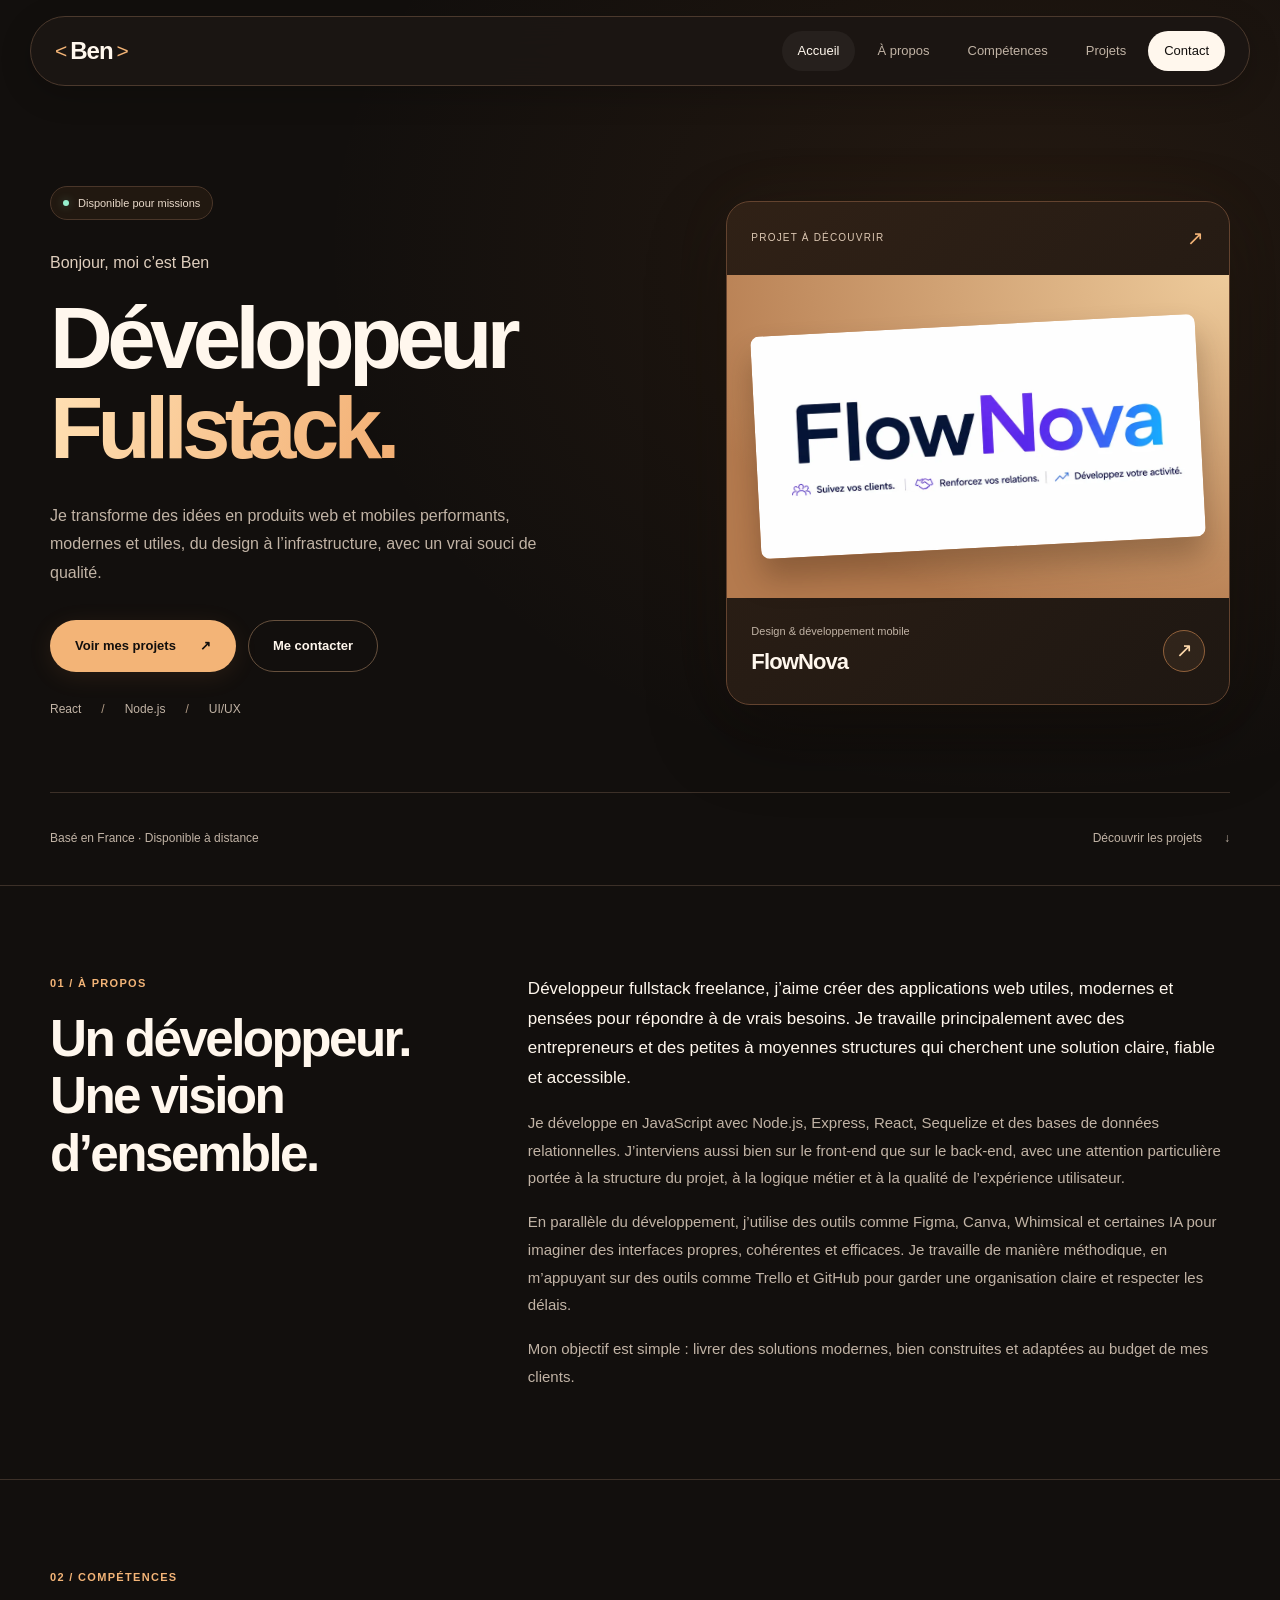
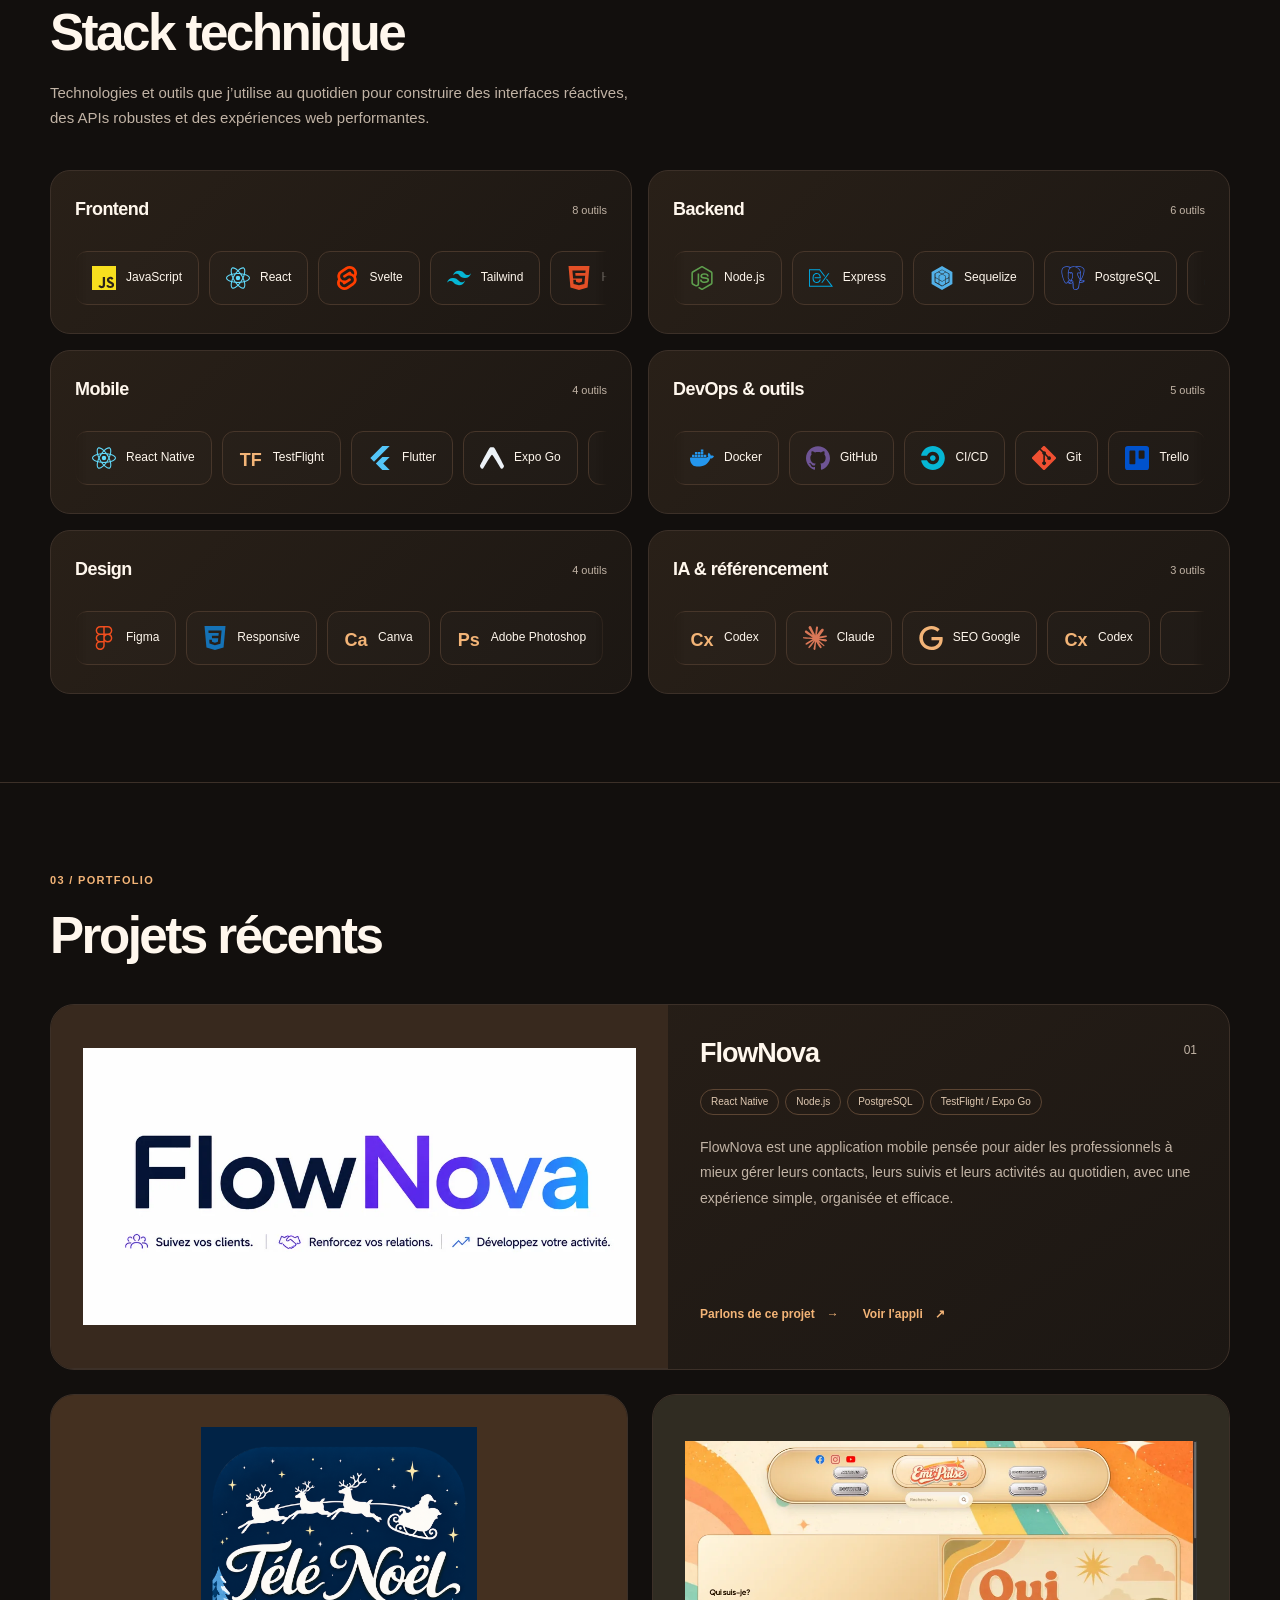
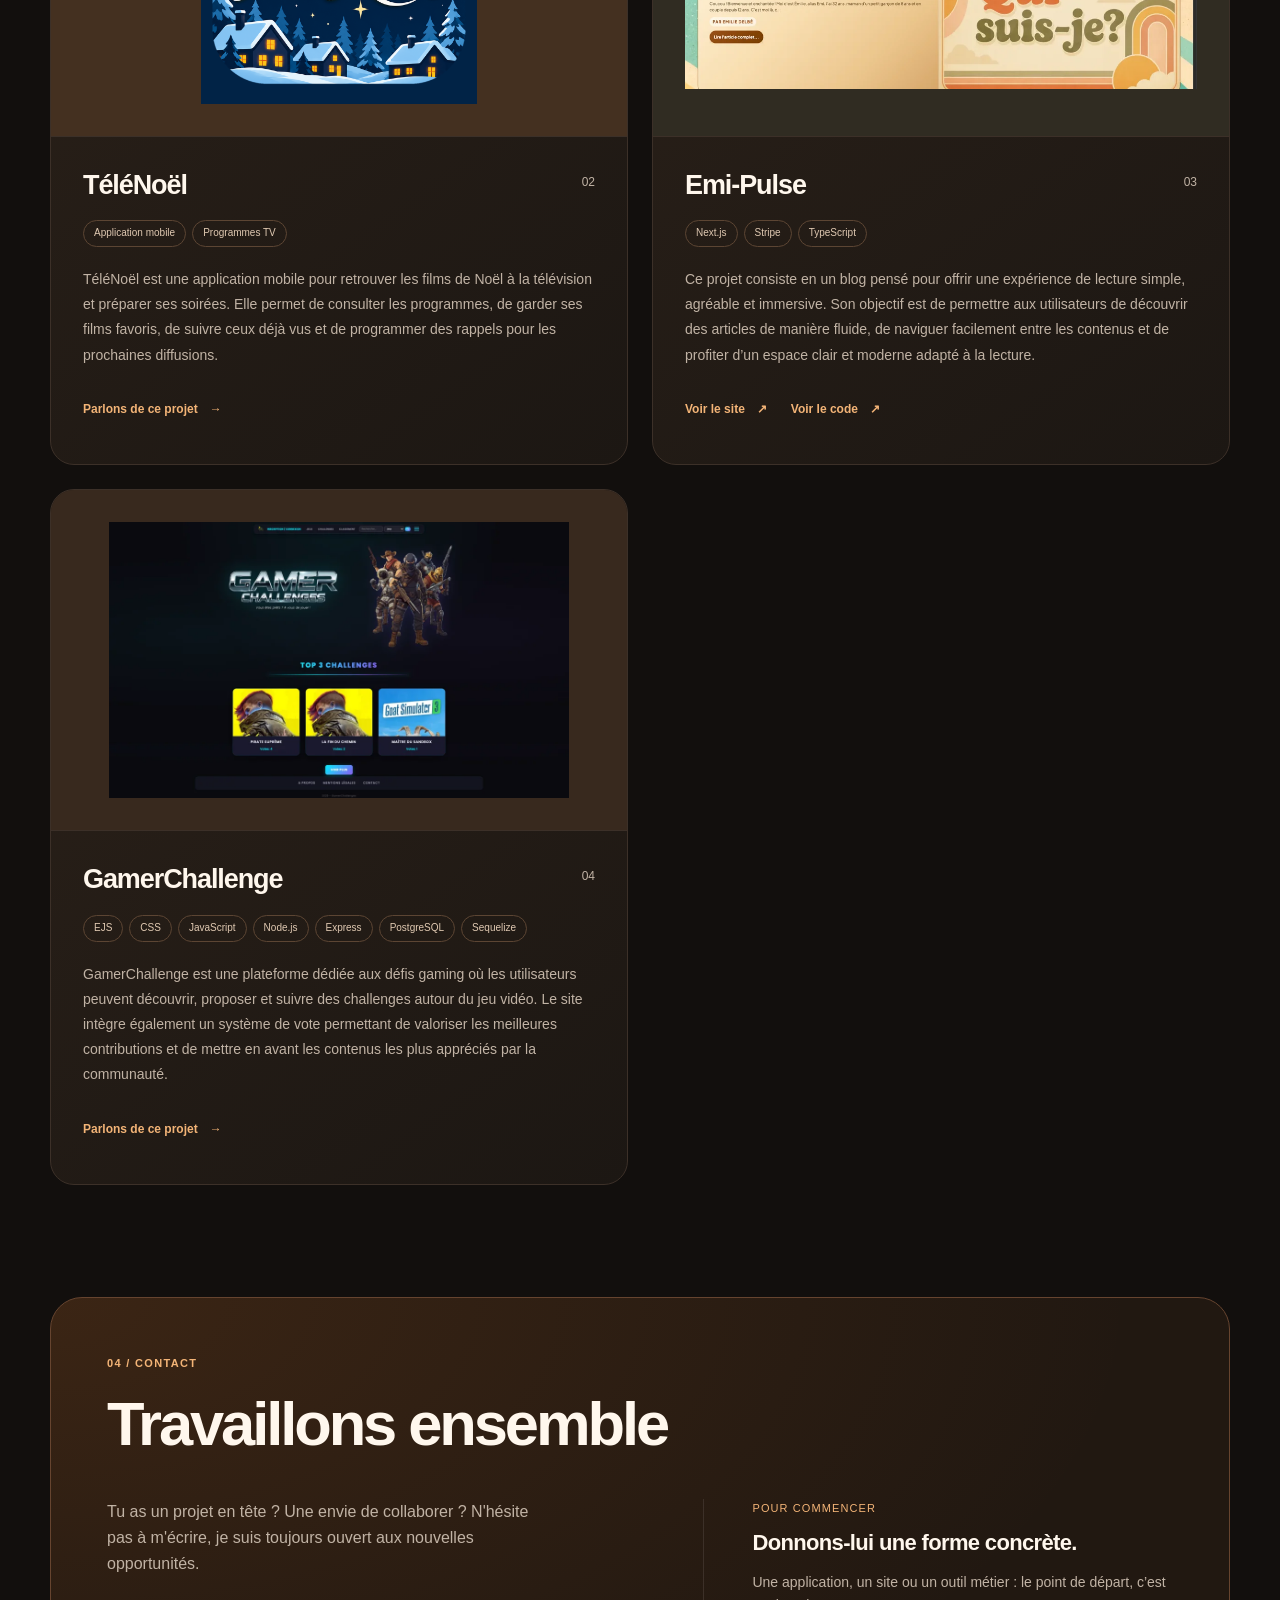
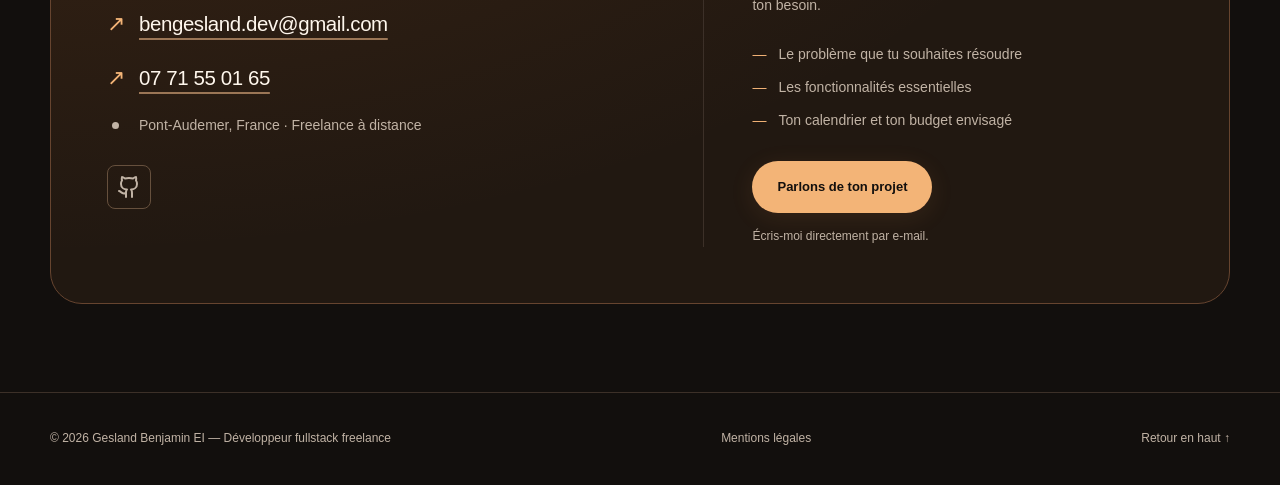
==== commit a731f0e0: "ajout nouveaux projet" ====
--- a/index.html
+++ b/index.html
@@ -10,8 +10,8 @@
     <meta property="og:locale" content="fr_FR" />
     <meta property="og:title" content="Gesland Benjamin — Développeur fullstack freelance" />
     <meta property="og:description" content="Des idées aux applications web et mobiles. Découvrez mes projets et mon approche du développement." />
-    <link rel="icon" type="image/svg+xml" href="favicon.svg" />
-    <link rel="stylesheet" href="style.css" />
+    <link rel="icon" type="image/svg+xml" href="favicon.svg?v=20261016-2" />
+    <link rel="stylesheet" href="style.css?v=20261016-2" />
   </head>
   <body>
     <a class="skip-link" href="#main">Aller au contenu</a>
@@ -340,6 +340,32 @@
               </div>
             </div>
           </article>
+          <article class="project-card reveal" id="project-telenoel">
+            <div class="project-card__img">
+              <div class="project-card__placeholder">
+                <img loading="lazy" decoding="async"
+                  src="images/app-icon.png" width="1024" height="1024"
+                  alt="Icône de l’application TéléNoël"
+                />
+              </div>
+            </div>
+            <div class="project-card__body">
+              <div class="project-card__tags">
+                <span>Application mobile</span><span>Programmes TV</span>
+              </div>
+              <h3 class="project-card__title">TéléNoël</h3>
+              <p class="project-card__desc">
+                TéléNoël est une application mobile pour retrouver les films de
+                Noël à la télévision et préparer ses soirées. Elle permet de
+                consulter les programmes, de garder ses films favoris, de suivre
+                ceux déjà vus et de programmer des rappels pour les prochaines
+                diffusions.
+              </p>
+              <div class="project-card__links">
+                <a href="#contact" class="project-link">Parlons de ce projet <span aria-hidden="true">→</span></a>
+              </div>
+            </div>
+          </article>
           <article class="project-card reveal" id="project-emi">
             <div class="project-card__img">
               <div class="project-card__placeholder">
@@ -494,6 +520,6 @@
       </div>
     </footer>
 
-    <script src="script.js"></script>
+    <script src="script.js?v=20261016-2"></script>
   </body>
 </html>
